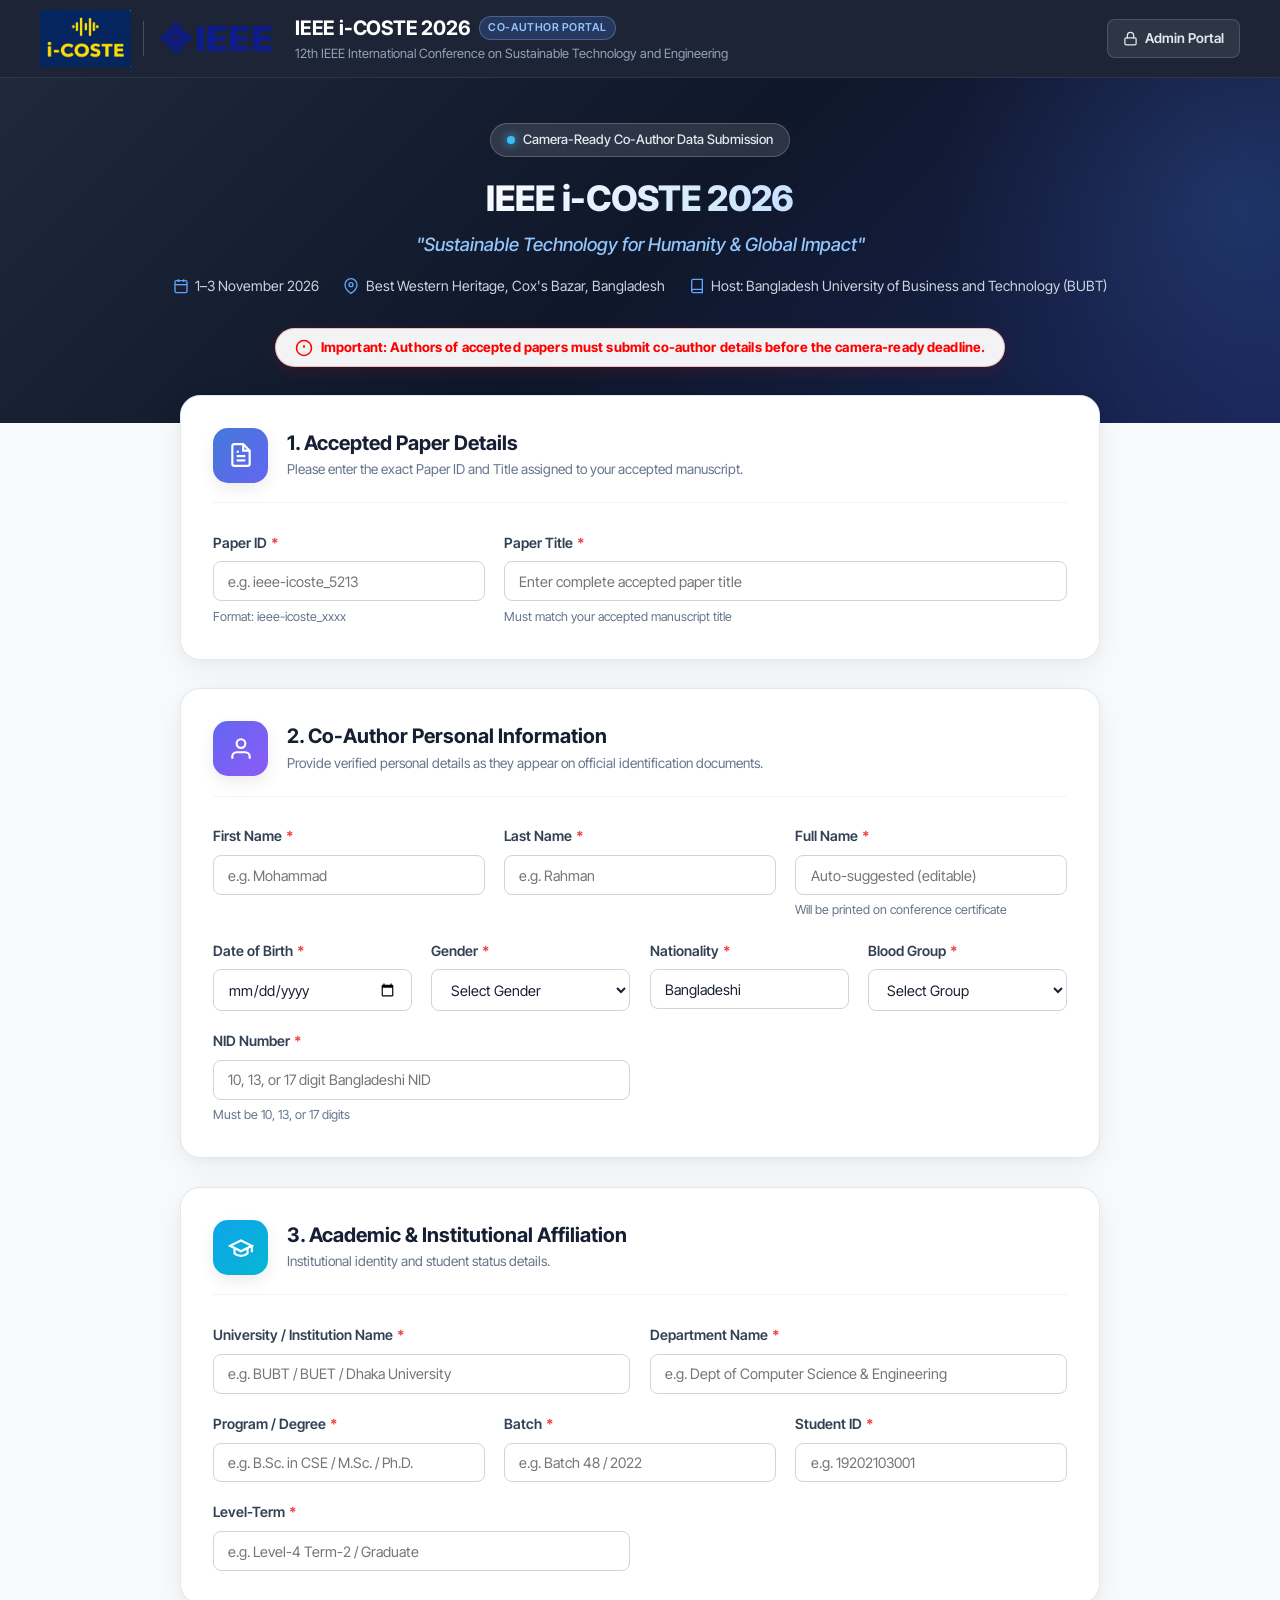
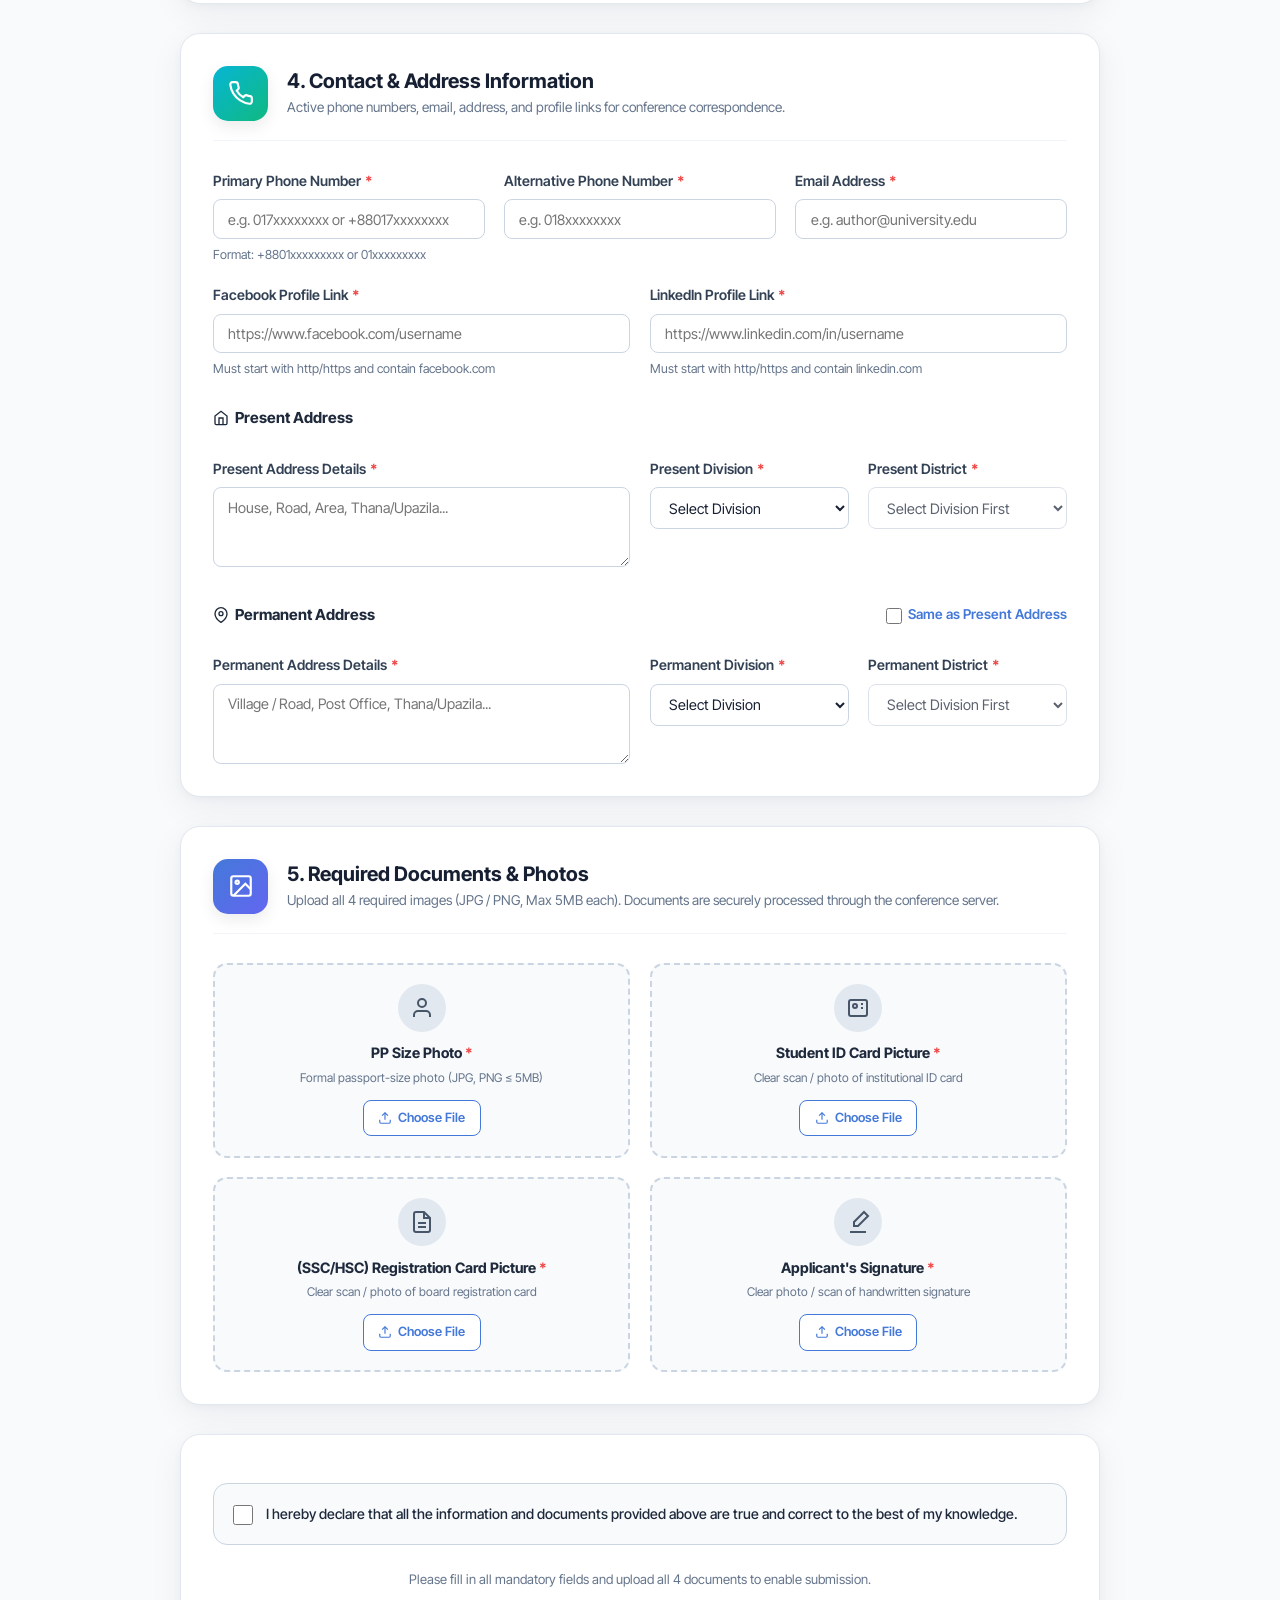
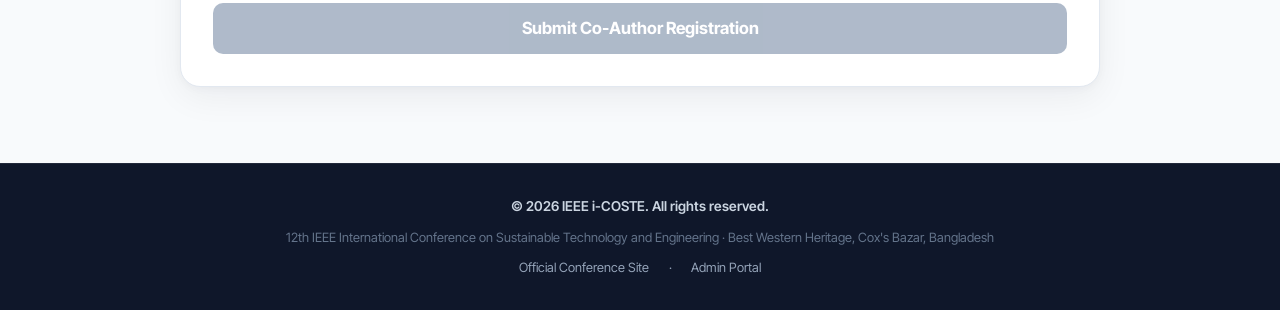
==== index.html @ 58c3d783 "first commit" ====
<!DOCTYPE html>
<html lang="en">
<head>
  <meta charset="UTF-8">
  <meta name="viewport" content="width=device-width, initial-scale=1.0">
  <title>IEEE i-COSTE 2026 — Co-Author Registration</title>
  <meta name="description" content="Official Co-Author Registration Portal for accepted papers at the 12th IEEE International Conference on Sustainable Technology and Engineering (IEEE i-COSTE 2026).">
  <link rel="stylesheet" href="css/style.css">
  <link rel="icon" type="image/png" href="assets/i-coste_logo.png">
</head>
<body>

  <!-- Top Navigation Bar -->
  <header class="top-navbar">
    <div class="nav-container">
      <a href="index.html" class="nav-brand-group">
        <div class="nav-logos">
          <img src="assets/i-coste_logo.png" alt="i-COSTE 2026 Logo" class="nav-logo-img">
          <div class="nav-logo-divider"></div>
          <img src="assets/IEEE_logo.png" alt="IEEE Logo" class="nav-logo-img">
        </div>
        <div class="nav-titles">
          <div class="nav-main-title">
            IEEE i-COSTE 2026
            <span class="nav-badge">Co-Author Portal</span>
          </div>
          <div class="nav-sub-title">12th IEEE International Conference on Sustainable Technology and Engineering</div>
        </div>
      </a>
      <div class="nav-actions">
        <a href="admin.html" class="nav-btn nav-btn-outline">
          <svg width="15" height="15" viewBox="0 0 24 24" fill="none" stroke="currentColor" stroke-width="2" stroke-linecap="round" stroke-linejoin="round"><rect x="3" y="11" width="18" height="11" rx="2" ry="2"></rect><path d="M7 11V7a5 5 0 0 1 10 0v4"></path></svg>
          Admin Portal
        </a>
      </div>
    </div>
  </header>

  <!-- Hero Header Section -->
  <section class="hero-header">
    <div class="hero-container">
      <div class="hero-pill-badge">
        <span class="hero-pill-dot"></span>
        Camera-Ready Co-Author Data Submission
      </div>
      <h1 class="hero-title hero-title-gradient">IEEE i-COSTE 2026</h1>
      <p class="hero-theme">"Sustainable Technology for Humanity &amp; Global Impact"</p>

      <div class="hero-meta-row">
        <div class="hero-meta-item">
          <svg class="hero-meta-icon" width="16" height="16" viewBox="0 0 24 24" fill="none" stroke="currentColor" stroke-width="2"><rect x="3" y="4" width="18" height="18" rx="2" ry="2"></rect><line x1="16" y1="2" x2="16" y2="6"></line><line x1="8" y1="2" x2="8" y2="6"></line><line x1="3" y1="10" x2="21" y2="10"></line></svg>
          1–3 November 2026
        </div>
        <div class="hero-meta-item">
          <svg class="hero-meta-icon" width="16" height="16" viewBox="0 0 24 24" fill="none" stroke="currentColor" stroke-width="2"><path d="M21 10c0 7-9 13-9 13s-9-6-9-13a9 9 0 0 1 18 0z"></path><circle cx="12" cy="10" r="3"></circle></svg>
          Best Western Heritage, Cox's Bazar, Bangladesh
        </div>
        <div class="hero-meta-item">
          <svg class="hero-meta-icon" width="16" height="16" viewBox="0 0 24 24" fill="none" stroke="currentColor" stroke-width="2"><path d="M4 19.5A2.5 2.5 0 0 1 6.5 17H20"></path><path d="M6.5 2H20v20H6.5A2.5 2.5 0 0 1 4 19.5v-15A2.5 2.5 0 0 1 6.5 2z"></path></svg>
          Host: Bangladesh University of Business and Technology (BUBT)
        </div>
      </div>

      <!-- Urgent Deadline Notice Pill -->
      <div class="urgent-notice-pill">
        <svg class="urgent-icon" width="18" height="18" viewBox="0 0 24 24" fill="none" stroke="currentColor" stroke-width="2"><circle cx="12" cy="12" r="10"></circle><line x1="12" y1="8" x2="12" y2="12"></line><line x1="12" y1="16" x2="12.01" y2="16"></line></svg>
        <span>Important: Authors of accepted papers must submit co-author details before the camera-ready deadline.</span>
      </div>
    </div>
  </section>

  <!-- Main Registration Form Container -->
  <main class="main-wrapper">
    
    <!-- Success Screen (Rendered after successful submission) -->
    <div id="success-screen" class="content-card success-screen">
      <div class="success-check-badge">&#10003;</div>
      <h2 style="font-size: 1.8rem; font-weight: 800; color: #1E293B; margin-bottom: 0.5rem;">Registration Submitted!</h2>
      <p style="color: #64748B; font-size: 1rem;">Thank you! Your co-author information has been submitted successfully.</p>

      <div class="receipt-card">
        <div class="receipt-row">
          <span class="receipt-label">Serial Number (SL):</span>
          <span id="receipt-sl" class="receipt-val">-</span>
        </div>
        <div class="receipt-row">
          <span class="receipt-label">Paper ID:</span>
          <span id="receipt-paper-id" class="receipt-val">-</span>
        </div>
        <div class="receipt-row">
          <span class="receipt-label">Full Name:</span>
          <span id="receipt-name" class="receipt-val">-</span>
        </div>
        <div class="receipt-row">
          <span class="receipt-label">Submission Timestamp:</span>
          <span id="receipt-timestamp" class="receipt-val">-</span>
        </div>
        <div class="receipt-row">
          <span class="receipt-label">Verification Status:</span>
          <span class="receipt-val" style="color: #059669;">Recorded &amp; Verified</span>
        </div>
      </div>

      <div style="display: flex; gap: 1rem; justify-content: center; flex-wrap: wrap; margin-top: 1.5rem;">
        <button type="button" id="btn-submit-another" class="nav-btn nav-btn-primary" style="padding: 0.75rem 1.4rem;">
          <svg width="16" height="16" viewBox="0 0 24 24" fill="none" stroke="currentColor" stroke-width="2"><path d="M12 5v14M5 12h14"></path></svg>
          Register Another Co-Author (Same Paper)
        </button>
        <button type="button" id="btn-new-form" class="nav-btn nav-btn-outline" style="color: #334155; border-color: #CBD5E1; padding: 0.75rem 1.4rem;">
          Submit New Paper Registration
        </button>
      </div>
    </div>

    <!-- The Public Registration Form -->
    <form id="coauthor-form" novalidate>

      <!-- Section 1: Paper Information -->
      <section class="content-card">
        <div class="card-section-header">
          <div class="icon-badge icon-badge-primary">
            <svg width="26" height="26" viewBox="0 0 24 24" fill="none" stroke="currentColor" stroke-width="2"><path d="M14 2H6a2 2 0 0 0-2 2v16a2 2 0 0 0 2 2h12a2 2 0 0 0 2-2V8z"></path><polyline points="14 2 14 8 20 8"></polyline><line x1="16" y1="13" x2="8" y2="13"></line><line x1="16" y1="17" x2="8" y2="17"></line><polyline points="10 9 9 9 8 9"></polyline></svg>
          </div>
          <div class="card-title-group">
            <h2>1. Accepted Paper Details</h2>
            <p>Please enter the exact Paper ID and Title assigned to your accepted manuscript.</p>
          </div>
        </div>

        <div class="form-grid">
          <div class="form-group col-4">
            <label class="form-label" for="paperId">Paper ID <span class="req-star">*</span></label>
            <input type="text" id="paperId" name="paperId" class="form-input" placeholder="e.g. ieee-icoste_5213" required autocomplete="off">
            <div class="input-helper">Format: ieee-icoste_xxxx</div>
            <div class="input-error" id="err-paperId">Paper ID is required.</div>
          </div>

          <div class="form-group col-8">
            <label class="form-label" for="paperTitle">Paper Title <span class="req-star">*</span></label>
            <input type="text" id="paperTitle" name="paperTitle" class="form-input" placeholder="Enter complete accepted paper title" required autocomplete="off">
            <div class="input-helper">Must match your accepted manuscript title</div>
            <div class="input-error" id="err-paperTitle">Paper Title is required.</div>
          </div>
        </div>
      </section>

      <!-- Section 2: Personal Information -->
      <section class="content-card">
        <div class="card-section-header">
          <div class="icon-badge icon-badge-indigo">
            <svg width="26" height="26" viewBox="0 0 24 24" fill="none" stroke="currentColor" stroke-width="2"><path d="M20 21v-2a4 4 0 0 0-4-4H8a4 4 0 0 0-4 4v2"></path><circle cx="12" cy="7" r="4"></circle></svg>
          </div>
          <div class="card-title-group">
            <h2>2. Co-Author Personal Information</h2>
            <p>Provide verified personal details as they appear on official identification documents.</p>
          </div>
        </div>

        <div class="form-grid">
          <div class="form-group col-4">
            <label class="form-label" for="firstName">First Name <span class="req-star">*</span></label>
            <input type="text" id="firstName" name="firstName" class="form-input" placeholder="e.g. Mohammad" required>
            <div class="input-error" id="err-firstName">First Name is required.</div>
          </div>

          <div class="form-group col-4">
            <label class="form-label" for="lastName">Last Name <span class="req-star">*</span></label>
            <input type="text" id="lastName" name="lastName" class="form-input" placeholder="e.g. Rahman" required>
            <div class="input-error" id="err-lastName">Last Name is required.</div>
          </div>

          <div class="form-group col-4">
            <label class="form-label" for="fullName">Full Name <span class="req-star">*</span></label>
            <input type="text" id="fullName" name="fullName" class="form-input" placeholder="Auto-suggested (editable)" required>
            <div class="input-helper">Will be printed on conference certificate</div>
            <div class="input-error" id="err-fullName">Full Name is required.</div>
          </div>

          <div class="form-group col-3">
            <label class="form-label" for="dob">Date of Birth <span class="req-star">*</span></label>
            <input type="date" id="dob" name="dob" class="form-input" required>
            <div class="input-error" id="err-dob">Valid past date required (15–100 yrs).</div>
          </div>

          <div class="form-group col-3">
            <label class="form-label" for="gender">Gender <span class="req-star">*</span></label>
            <select id="gender" name="gender" class="form-select" required>
              <option value="" disabled selected>Select Gender</option>
              <option value="Male">Male</option>
              <option value="Female">Female</option>
              <option value="Other">Other</option>
            </select>
            <div class="input-error" id="err-gender">Please select your gender.</div>
          </div>

          <div class="form-group col-3">
            <label class="form-label" for="nationality">Nationality <span class="req-star">*</span></label>
            <input type="text" id="nationality" name="nationality" class="form-input" value="Bangladeshi" required>
            <div class="input-error" id="err-nationality">Nationality is required.</div>
          </div>

          <div class="form-group col-3">
            <label class="form-label" for="bloodGroup">Blood Group <span class="req-star">*</span></label>
            <select id="bloodGroup" name="bloodGroup" class="form-select" required>
              <option value="" disabled selected>Select Group</option>
              <option value="A+">A+</option>
              <option value="A-">A-</option>
              <option value="B+">B+</option>
              <option value="B-">B-</option>
              <option value="AB+">AB+</option>
              <option value="AB-">AB-</option>
              <option value="O+">O+</option>
              <option value="O-">O-</option>
            </select>
            <div class="input-error" id="err-bloodGroup">Please select blood group.</div>
          </div>

          <div class="form-group col-6">
            <label class="form-label" for="nidNumber">NID Number <span class="req-star">*</span></label>
            <input type="text" id="nidNumber" name="nidNumber" class="form-input" placeholder="10, 13, or 17 digit Bangladeshi NID" required maxlength="17">
            <div class="input-helper">Must be 10, 13, or 17 digits</div>
            <div class="input-error" id="err-nidNumber">Valid 10, 13, or 17-digit NID required.</div>
          </div>
        </div>
      </section>

      <!-- Section 3: Academic / Institutional Information -->
      <section class="content-card">
        <div class="card-section-header">
          <div class="icon-badge icon-badge-cyan">
            <svg width="26" height="26" viewBox="0 0 24 24" fill="none" stroke="currentColor" stroke-width="2"><path d="M22 10v6M2 10l10-5 10 5-10 5z"></path><path d="M6 12v5c3 3 9 3 12 0v-5"></path></svg>
          </div>
          <div class="card-title-group">
            <h2>3. Academic &amp; Institutional Affiliation</h2>
            <p>Institutional identity and student status details.</p>
          </div>
        </div>

        <div class="form-grid">
          <div class="form-group col-6">
            <label class="form-label" for="universityName">University / Institution Name <span class="req-star">*</span></label>
            <input type="text" id="universityName" name="universityName" class="form-input" placeholder="e.g. BUBT / BUET / Dhaka University" required>
            <div class="input-error" id="err-universityName">University Name is required.</div>
          </div>

          <div class="form-group col-6">
            <label class="form-label" for="departmentName">Department Name <span class="req-star">*</span></label>
            <input type="text" id="departmentName" name="departmentName" class="form-input" placeholder="e.g. Dept of Computer Science &amp; Engineering" required>
            <div class="input-error" id="err-departmentName">Department Name is required.</div>
          </div>

          <div class="form-group col-4">
            <label class="form-label" for="programDegree">Program / Degree <span class="req-star">*</span></label>
            <input type="text" id="programDegree" name="programDegree" class="form-input" placeholder="e.g. B.Sc. in CSE / M.Sc. / Ph.D." required>
            <div class="input-error" id="err-programDegree">Program / Degree is required.</div>
          </div>

          <div class="form-group col-4">
            <label class="form-label" for="batch">Batch <span class="req-star">*</span></label>
            <input type="text" id="batch" name="batch" class="form-input" placeholder="e.g. Batch 48 / 2022" required>
            <div class="input-error" id="err-batch">Batch is required.</div>
          </div>

          <div class="form-group col-4">
            <label class="form-label" for="studentId">Student ID <span class="req-star">*</span></label>
            <input type="text" id="studentId" name="studentId" class="form-input" placeholder="e.g. 19202103001" required>
            <div class="input-error" id="err-studentId">Student ID is required.</div>
          </div>

          <div class="form-group col-6">
            <label class="form-label" for="levelTerm">Level-Term <span class="req-star">*</span></label>
            <input type="text" id="levelTerm" name="levelTerm" class="form-input" placeholder="e.g. Level-4 Term-2 / Graduate" required>
            <div class="input-error" id="err-levelTerm">Level-Term is required.</div>
          </div>
        </div>
      </section>

      <!-- Section 4: Contact & Addresses -->
      <section class="content-card">
        <div class="card-section-header">
          <div class="icon-badge icon-badge-teal">
            <svg width="26" height="26" viewBox="0 0 24 24" fill="none" stroke="currentColor" stroke-width="2"><path d="M22 16.92v3a2 2 0 0 1-2.18 2 19.79 19.79 0 0 1-8.63-3.07 19.5 19.5 0 0 1-6-6 19.79 19.79 0 0 1-3.07-8.67A2 2 0 0 1 4.11 2h3a2 2 0 0 1 2 1.72 12.84 12.84 0 0 0 .7 2.81 2 2 0 0 1-.45 2.11L8.09 9.91a16 16 0 0 0 6 6l1.27-1.27a2 2 0 0 1 2.11-.45 12.84 12.84 0 0 0 2.81.7A2 2 0 0 1 22 16.92z"></path></svg>
          </div>
          <div class="card-title-group">
            <h2>4. Contact &amp; Address Information</h2>
            <p>Active phone numbers, email, address, and profile links for conference correspondence.</p>
          </div>
        </div>

        <div class="form-grid">
          <div class="form-group col-4">
            <label class="form-label" for="primaryPhone">Primary Phone Number <span class="req-star">*</span></label>
            <input type="tel" id="primaryPhone" name="primaryPhone" class="form-input" placeholder="e.g. 017xxxxxxxx or +88017xxxxxxxx" required>
            <div class="input-helper">Format: +8801xxxxxxxxx or 01xxxxxxxxx</div>
            <div class="input-error" id="err-primaryPhone">Valid Bangladeshi mobile number required.</div>
          </div>

          <div class="form-group col-4">
            <label class="form-label" for="altPhone">Alternative Phone Number <span class="req-star">*</span></label>
            <input type="tel" id="altPhone" name="altPhone" class="form-input" placeholder="e.g. 018xxxxxxxx" required>
            <div class="input-error" id="err-altPhone">Valid alternative BD mobile number required.</div>
          </div>

          <div class="form-group col-4">
            <label class="form-label" for="email">Email Address <span class="req-star">*</span></label>
            <input type="email" id="email" name="email" class="form-input" placeholder="e.g. author@university.edu" required>
            <div class="input-error" id="err-email">Valid email address required.</div>
          </div>

          <div class="form-group col-6">
            <label class="form-label" for="fbProfile">Facebook Profile Link <span class="req-star">*</span></label>
            <input type="url" id="fbProfile" name="fbProfile" class="form-input" placeholder="https://www.facebook.com/username" required>
            <div class="input-helper">Must start with http/https and contain facebook.com</div>
            <div class="input-error" id="err-fbProfile">Valid Facebook profile URL required.</div>
          </div>

          <div class="form-group col-6">
            <label class="form-label" for="linkedInProfile">LinkedIn Profile Link <span class="req-star">*</span></label>
            <input type="url" id="linkedInProfile" name="linkedInProfile" class="form-input" placeholder="https://www.linkedin.com/in/username" required>
            <div class="input-helper">Must start with http/https and contain linkedin.com</div>
            <div class="input-error" id="err-linkedInProfile">Valid LinkedIn profile URL required.</div>
          </div>

          <!-- Present Address Section -->
          <div class="form-group col-12" style="margin-top: 0.5rem;">
            <div style="font-weight: 700; color: #1E293B; font-size: 0.95rem; margin-bottom: 0.5rem; display: flex; align-items: center; gap: 0.4rem;">
              <svg width="16" height="16" viewBox="0 0 24 24" fill="none" stroke="currentColor" stroke-width="2"><path d="M3 9l9-7 9 7v11a2 2 0 0 1-2 2H5a2 2 0 0 1-2-2z"></path><polyline points="9 22 9 12 15 12 15 22"></polyline></svg>
              Present Address
            </div>
          </div>

          <div class="form-group col-6">
            <label class="form-label" for="presentAddress">Present Address Details <span class="req-star">*</span></label>
            <textarea id="presentAddress" name="presentAddress" class="form-textarea" placeholder="House, Road, Area, Thana/Upazila..." required></textarea>
            <div class="input-error" id="err-presentAddress">Present Address is required.</div>
          </div>

          <div class="form-group col-3">
            <label class="form-label" for="presentDivision">Present Division <span class="req-star">*</span></label>
            <select id="presentDivision" name="presentDivision" class="form-select" required>
              <option value="" disabled selected>Select Division</option>
              <option value="Barishal">Barishal</option>
              <option value="Chattogram">Chattogram</option>
              <option value="Dhaka">Dhaka</option>
              <option value="Khulna">Khulna</option>
              <option value="Mymensingh">Mymensingh</option>
              <option value="Rajshahi">Rajshahi</option>
              <option value="Rangpur">Rangpur</option>
              <option value="Sylhet">Sylhet</option>
            </select>
            <div class="input-error" id="err-presentDivision">Please select division.</div>
          </div>

          <div class="form-group col-3">
            <label class="form-label" for="presentDistrict">Present District <span class="req-star">*</span></label>
            <select id="presentDistrict" name="presentDistrict" class="form-select" required disabled>
              <option value="" disabled selected>Select Division First</option>
            </select>
            <div class="input-error" id="err-presentDistrict">Please select district.</div>
          </div>

          <!-- Permanent Address Section -->
          <div class="form-group col-12" style="margin-top: 1rem;">
            <div style="display: flex; justify-content: space-between; align-items: center; flex-wrap: wrap; gap: 0.5rem; margin-bottom: 0.5rem;">
              <div style="font-weight: 700; color: #1E293B; font-size: 0.95rem; display: flex; align-items: center; gap: 0.4rem;">
                <svg width="16" height="16" viewBox="0 0 24 24" fill="none" stroke="currentColor" stroke-width="2"><path d="M21 10c0 7-9 13-9 13s-9-6-9-13a9 9 0 0 1 18 0z"></path><circle cx="12" cy="10" r="3"></circle></svg>
                Permanent Address
              </div>
              <label style="display: flex; align-items: center; gap: 0.4rem; font-size: 0.85rem; font-weight: 600; color: var(--color-primary); cursor: pointer;">
                <input type="checkbox" id="sameAsPresent" class="custom-checkbox" style="width: 16px; height: 16px;">
                Same as Present Address
              </label>
            </div>
          </div>

          <div class="form-group col-6">
            <label class="form-label" for="permanentAddress">Permanent Address Details <span class="req-star">*</span></label>
            <textarea id="permanentAddress" name="permanentAddress" class="form-textarea" placeholder="Village / Road, Post Office, Thana/Upazila..." required></textarea>
            <div class="input-error" id="err-permanentAddress">Permanent Address is required.</div>
          </div>

          <div class="form-group col-3">
            <label class="form-label" for="permanentDivision">Permanent Division <span class="req-star">*</span></label>
            <select id="permanentDivision" name="permanentDivision" class="form-select" required>
              <option value="" disabled selected>Select Division</option>
              <option value="Barishal">Barishal</option>
              <option value="Chattogram">Chattogram</option>
              <option value="Dhaka">Dhaka</option>
              <option value="Khulna">Khulna</option>
              <option value="Mymensingh">Mymensingh</option>
              <option value="Rajshahi">Rajshahi</option>
              <option value="Rangpur">Rangpur</option>
              <option value="Sylhet">Sylhet</option>
            </select>
            <div class="input-error" id="err-permanentDivision">Please select division.</div>
          </div>

          <div class="form-group col-3">
            <label class="form-label" for="permanentDistrict">Permanent District <span class="req-star">*</span></label>
            <select id="permanentDistrict" name="permanentDistrict" class="form-select" required disabled>
              <option value="" disabled selected>Select Division First</option>
            </select>
            <div class="input-error" id="err-permanentDistrict">Please select district.</div>
          </div>
        </div>
      </section>

      <!-- Section 5: Documents & Photos Upload (4 Upload Slots) -->
      <section class="content-card">
        <div class="card-section-header">
          <div class="icon-badge icon-badge-primary">
            <svg width="26" height="26" viewBox="0 0 24 24" fill="none" stroke="currentColor" stroke-width="2"><rect x="3" y="3" width="18" height="18" rx="2" ry="2"></rect><circle cx="8.5" cy="8.5" r="1.5"></circle><polyline points="21 15 16 10 5 21"></polyline></svg>
          </div>
          <div class="card-title-group">
            <h2>5. Required Documents &amp; Photos</h2>
            <p>Upload all 4 required images (JPG / PNG, Max 5MB each). Documents are securely processed through the conference server.</p>
          </div>
        </div>

        <div class="form-grid">
          
          <!-- Upload Slot 1: PP Size Photo -->
          <div class="col-6">
            <div class="upload-card-wrapper" id="dropzone-ppPhoto">
              <div class="upload-idle-state" id="idle-ppPhoto">
                <div class="upload-icon-circle">
                  <svg width="24" height="24" viewBox="0 0 24 24" fill="none" stroke="currentColor" stroke-width="2"><path d="M20 21v-2a4 4 0 0 0-4-4H8a4 4 0 0 0-4 4v2"></path><circle cx="12" cy="7" r="4"></circle></svg>
                </div>
                <div class="upload-title">PP Size Photo <span class="req-star">*</span></div>
                <div class="upload-hint">Formal passport-size photo (JPG, PNG &le; 5MB)</div>
                <label class="upload-btn-trigger">
                  <svg width="14" height="14" viewBox="0 0 24 24" fill="none" stroke="currentColor" stroke-width="2"><path d="M21 15v4a2 2 0 0 1-2 2H5a2 2 0 0 1-2-2v-4"></path><polyline points="17 8 12 3 7 8"></polyline><line x1="12" y1="3" x2="12" y2="15"></line></svg>
                  Choose File
                  <input type="file" id="file-ppPhoto" class="file-input-hidden" accept="image/jpeg,image/png,image/jpg" data-key="ppPhoto">
                </label>
              </div>

              <!-- Uploading Spinner -->
              <div class="upload-spinner" id="spinner-ppPhoto">
                <div class="spinner"></div>
                <span style="font-size: 0.8rem; font-weight: 600; color: var(--color-primary);">Uploading image...</span>
              </div>

              <!-- Preview State -->
              <div class="upload-preview-box" id="preview-ppPhoto">
                <img id="thumb-ppPhoto" class="preview-thumb" alt="PP Photo">
                <span class="preview-badge-success">&#10003; Uploaded</span>
                <label class="upload-btn-trigger" style="margin-top: 0.4rem; padding: 0.25rem 0.6rem; font-size: 0.72rem;">
                  Change File
                  <input type="file" id="change-ppPhoto" class="file-input-hidden" accept="image/jpeg,image/png,image/jpg" data-key="ppPhoto">
                </label>
              </div>
              <div class="input-error" id="err-ppPhoto">PP Size Photo is required.</div>
            </div>
          </div>

          <!-- Upload Slot 2: Student ID Card Picture -->
          <div class="col-6">
            <div class="upload-card-wrapper" id="dropzone-studentIdCard">
              <div class="upload-idle-state" id="idle-studentIdCard">
                <div class="upload-icon-circle">
                  <svg width="24" height="24" viewBox="0 0 24 24" fill="none" stroke="currentColor" stroke-width="2"><rect x="3" y="4" width="18" height="16" rx="2"></rect><circle cx="9" cy="10" r="2"></circle><line x1="15" y1="8" x2="17" y2="8"></line><line x1="15" y1="12" x2="17" y2="12"></line></svg>
                </div>
                <div class="upload-title">Student ID Card Picture <span class="req-star">*</span></div>
                <div class="upload-hint">Clear scan / photo of institutional ID card</div>
                <label class="upload-btn-trigger">
                  <svg width="14" height="14" viewBox="0 0 24 24" fill="none" stroke="currentColor" stroke-width="2"><path d="M21 15v4a2 2 0 0 1-2 2H5a2 2 0 0 1-2-2v-4"></path><polyline points="17 8 12 3 7 8"></polyline><line x1="12" y1="3" x2="12" y2="15"></line></svg>
                  Choose File
                  <input type="file" id="file-studentIdCard" class="file-input-hidden" accept="image/jpeg,image/png,image/jpg" data-key="studentIdCard">
                </label>
              </div>

              <!-- Uploading Spinner -->
              <div class="upload-spinner" id="spinner-studentIdCard">
                <div class="spinner"></div>
                <span style="font-size: 0.8rem; font-weight: 600; color: var(--color-primary);">Uploading image...</span>
              </div>

              <!-- Preview State -->
              <div class="upload-preview-box" id="preview-studentIdCard">
                <img id="thumb-studentIdCard" class="preview-thumb" alt="Student ID Card">
                <span class="preview-badge-success">&#10003; Uploaded</span>
                <label class="upload-btn-trigger" style="margin-top: 0.4rem; padding: 0.25rem 0.6rem; font-size: 0.72rem;">
                  Change File
                  <input type="file" id="change-studentIdCard" class="file-input-hidden" accept="image/jpeg,image/png,image/jpg" data-key="studentIdCard">
                </label>
              </div>
              <div class="input-error" id="err-studentIdCard">Student ID Card Picture is required.</div>
            </div>
          </div>

          <!-- Upload Slot 3: (SSC/HSC) Registration Card Picture -->
          <div class="col-6">
            <div class="upload-card-wrapper" id="dropzone-regCard">
              <div class="upload-idle-state" id="idle-regCard">
                <div class="upload-icon-circle">
                  <svg width="24" height="24" viewBox="0 0 24 24" fill="none" stroke="currentColor" stroke-width="2"><path d="M14 2H6a2 2 0 0 0-2 2v16a2 2 0 0 0 2 2h12a2 2 0 0 0 2-2V8z"></path><polyline points="14 2 14 8 20 8"></polyline><line x1="16" y1="13" x2="8" y2="13"></line><line x1="16" y1="17" x2="8" y2="17"></line></svg>
                </div>
                <div class="upload-title">(SSC/HSC) Registration Card Picture <span class="req-star">*</span></div>
                <div class="upload-hint">Clear scan / photo of board registration card</div>
                <label class="upload-btn-trigger">
                  <svg width="14" height="14" viewBox="0 0 24 24" fill="none" stroke="currentColor" stroke-width="2"><path d="M21 15v4a2 2 0 0 1-2 2H5a2 2 0 0 1-2-2v-4"></path><polyline points="17 8 12 3 7 8"></polyline><line x1="12" y1="3" x2="12" y2="15"></line></svg>
                  Choose File
                  <input type="file" id="file-regCard" class="file-input-hidden" accept="image/jpeg,image/png,image/jpg" data-key="regCard">
                </label>
              </div>

              <!-- Uploading Spinner -->
              <div class="upload-spinner" id="spinner-regCard">
                <div class="spinner"></div>
                <span style="font-size: 0.8rem; font-weight: 600; color: var(--color-primary);">Uploading image...</span>
              </div>

              <!-- Preview State -->
              <div class="upload-preview-box" id="preview-regCard">
                <img id="thumb-regCard" class="preview-thumb" alt="Reg Card">
                <span class="preview-badge-success">&#10003; Uploaded</span>
                <label class="upload-btn-trigger" style="margin-top: 0.4rem; padding: 0.25rem 0.6rem; font-size: 0.72rem;">
                  Change File
                  <input type="file" id="change-regCard" class="file-input-hidden" accept="image/jpeg,image/png,image/jpg" data-key="regCard">
                </label>
              </div>
              <div class="input-error" id="err-regCard">(SSC/HSC) Registration Card is required.</div>
            </div>
          </div>

          <!-- Upload Slot 4: Applicant's Signature -->
          <div class="col-6">
            <div class="upload-card-wrapper" id="dropzone-signature">
              <div class="upload-idle-state" id="idle-signature">
                <div class="upload-icon-circle">
                  <svg width="24" height="24" viewBox="0 0 24 24" fill="none" stroke="currentColor" stroke-width="2"><path d="M18 2l4 4-10 10H8v-4L18 2z"></path><path d="M4 22h16"></path></svg>
                </div>
                <div class="upload-title">Applicant's Signature <span class="req-star">*</span></div>
                <div class="upload-hint">Clear photo / scan of handwritten signature</div>
                <label class="upload-btn-trigger">
                  <svg width="14" height="14" viewBox="0 0 24 24" fill="none" stroke="currentColor" stroke-width="2"><path d="M21 15v4a2 2 0 0 1-2 2H5a2 2 0 0 1-2-2v-4"></path><polyline points="17 8 12 3 7 8"></polyline><line x1="12" y1="3" x2="12" y2="15"></line></svg>
                  Choose File
                  <input type="file" id="file-signature" class="file-input-hidden" accept="image/jpeg,image/png,image/jpg" data-key="signature">
                </label>
              </div>

              <!-- Uploading Spinner -->
              <div class="upload-spinner" id="spinner-signature">
                <div class="spinner"></div>
                <span style="font-size: 0.8rem; font-weight: 600; color: var(--color-primary);">Uploading image...</span>
              </div>

              <!-- Preview State -->
              <div class="upload-preview-box" id="preview-signature">
                <img id="thumb-signature" class="preview-thumb" alt="Signature">
                <span class="preview-badge-success">&#10003; Uploaded</span>
                <label class="upload-btn-trigger" style="margin-top: 0.4rem; padding: 0.25rem 0.6rem; font-size: 0.72rem;">
                  Change File
                  <input type="file" id="change-signature" class="file-input-hidden" accept="image/jpeg,image/png,image/jpg" data-key="signature">
                </label>
              </div>
              <div class="input-error" id="err-signature">Applicant's Signature is required.</div>
            </div>
          </div>
        </div>
      </section>

      <!-- Section 6: Declaration & Submit -->
      <section class="content-card">
        <div class="declaration-card">
          <label class="declaration-label">
            <input type="checkbox" id="declaration" name="declaration" class="custom-checkbox" required>
            <span class="declaration-text">
              I hereby declare that all the information and documents provided above are true and correct to the best of my knowledge.
            </span>
          </label>
          <div class="input-error" id="err-declaration" style="margin-left: 2rem;">You must accept the declaration to submit.</div>
        </div>

        <div style="margin-top: 1.5rem;">
          <div id="submit-notice-banner" style="font-size: 0.82rem; color: #64748B; text-align: center; margin-bottom: 0.8rem;">
            Please fill in all mandatory fields and upload all 4 documents to enable submission.
          </div>

          <button type="submit" id="btn-submit" class="btn-submit-main" disabled>
            <span id="btn-submit-text">Submit Co-Author Registration</span>
            <div id="btn-submit-spinner" class="spinner" style="display: none; width: 22px; height: 22px; border-width: 2.5px; border-color: rgba(255,255,255,0.4); border-top-color: #FFFFFF;"></div>
          </button>
        </div>
      </section>

    </form>
  </main>

  <!-- Toast Container -->
  <div id="toast-container" class="toast-container"></div>

  <!-- Footer -->
  <footer class="site-footer">
    <div class="footer-content">
      <div style="font-weight: 600; color: #CBD5E1;">&copy; 2026 IEEE i-COSTE. All rights reserved.</div>
      <div style="font-size: 0.8rem; color: #64748B;">
        12th IEEE International Conference on Sustainable Technology and Engineering &middot; Best Western Heritage, Cox's Bazar, Bangladesh
      </div>
      <div class="footer-links">
        <a href="https://i-coste.org" target="_blank" rel="noopener">Official Conference Site</a>
        <span>&middot;</span>
        <a href="admin.html">Admin Portal</a>
      </div>
    </div>
  </footer>

  <!-- Scripts -->
  <script src="js/config.js"></script>
  <script src="js/api.js"></script>
  <script src="js/form.js"></script>
</body>
</html>
---- css/style.css ----
@import url('https://fonts.googleapis.com/css2?family=Inter+Tight:ital,wght@0,300;0,400;0,500;0,600;0,700;0,800;1,400&display=swap');

:root {
  --font-family: 'Inter Tight', 'Segoe UI', Arial, sans-serif;
  --color-primary: #4479D9;       /* hero/section overlay blue used site-wide */
  --color-primary-dark: #2C5AA8;
  --color-accent-red: #FF0000;    /* used sparingly, e.g. for deadline/urgent text */
  --color-success: #28A745;       /* "Submit Now" style CTA green */
  --color-indigo: #6366F1;
  --color-violet: #8B5CF6;
  --color-cyan: #0EA5E9;
  --color-teal: #06B6D4;
  --color-text-dark: #172033;
  --color-text-muted: #64748B;
  --color-bg-light: #F8FAFC;
  --color-border: #E2E8F0;
  --color-input-bg: #FFFFFF;
  --radius-card: 20px;
  --radius-btn: 8px;
  --radius-sm: 6px;
  --shadow-card: 0 10px 35px rgba(15,23,42,0.06), 0 2px 8px rgba(15,23,42,0.03);
  --shadow-card-hover: 0 22px 50px rgba(15,23,42,0.11), 0 8px 20px rgba(99,102,241,0.08);
  --shadow-sm: 0 1px 3px rgba(0,0,0,0.06);
  --shadow-md: 0 4px 14px rgba(0,0,0,0.08);
  --transition: all 0.25s cubic-bezier(0.16, 1, 0.3, 1);
}

*, *::before, *::after {
  box-sizing: border-box;
  margin: 0;
  padding: 0;
}

body {
  font-family: var(--font-family);
  background-color: var(--color-bg-light);
  color: var(--color-text-dark);
  line-height: 1.6;
  -webkit-font-smoothing: antialiased;
  -moz-osx-font-smoothing: grayscale;
  min-height: 100vh;
  display: flex;
  flex-direction: column;
}

/* ================= NAV BAR ================= */
.top-navbar {
  position: sticky;
  top: 0;
  z-index: 1000;
  background: rgba(15, 23, 42, 0.94);
  backdrop-filter: blur(12px);
  -webkit-backdrop-filter: blur(12px);
  border-bottom: 1px solid rgba(255, 255, 255, 0.08);
  padding: 0.6rem 1.5rem;
}

.nav-container {
  max-width: 1200px;
  margin: 0 auto;
  display: flex;
  align-items: center;
  justify-content: space-between;
  gap: 1rem;
}

.nav-brand-group {
  display: flex;
  align-items: center;
  gap: 1.2rem;
  text-decoration: none;
}

.nav-logos {
  display: flex;
  align-items: center;
  gap: 0.75rem;
}

.nav-logo-img {
  height: 3.6rem;
  width: auto;
  max-width: 120px;
  object-fit: contain;
  transition: transform 0.2s ease;
}

.nav-logo-img:hover {
  transform: scale(1.04);
}

.nav-logo-divider {
  width: 1px;
  height: 2.2rem;
  background: rgba(255, 255, 255, 0.2);
}

.nav-titles {
  display: flex;
  flex-direction: column;
}

.nav-main-title {
  color: #FFFFFF;
  font-size: 1.25rem;
  font-weight: 700;
  letter-spacing: -0.01em;
  display: flex;
  align-items: center;
  gap: 0.5rem;
}

.nav-badge {
  font-size: 0.68rem;
  padding: 0.15rem 0.55rem;
  border-radius: 9999px;
  font-weight: 600;
  background: rgba(68, 121, 217, 0.25);
  color: #93C5FD;
  border: 1px solid rgba(147, 197, 253, 0.3);
  text-transform: uppercase;
  letter-spacing: 0.05em;
}

.nav-sub-title {
  color: #94A3B8;
  font-size: 0.8rem;
  font-weight: 400;
}

.nav-actions {
  display: flex;
  align-items: center;
  gap: 0.8rem;
}

.nav-btn {
  display: inline-flex;
  align-items: center;
  gap: 0.4rem;
  padding: 0.48rem 0.95rem;
  border-radius: var(--radius-btn);
  font-size: 0.85rem;
  font-weight: 600;
  text-decoration: none;
  cursor: pointer;
  transition: var(--transition);
  border: 1px solid transparent;
}

.nav-btn-outline {
  background: rgba(255, 255, 255, 0.08);
  color: #E2E8F0;
  border-color: rgba(255, 255, 255, 0.15);
}

.nav-btn-outline:hover {
  background: rgba(255, 255, 255, 0.18);
  color: #FFFFFF;
}

.nav-btn-primary {
  background: var(--color-primary);
  color: #FFFFFF;
}

.nav-btn-primary:hover {
  background: var(--color-primary-dark);
}

/* ================= HERO HEADER ================= */
.hero-header {
  background: linear-gradient(135deg, #1E293B 0%, #0F172A 50%, #172554 100%);
  color: #FFFFFF;
  padding: 2.8rem 1.5rem 3.5rem;
  position: relative;
  overflow: hidden;
}

.hero-header::before {
  content: '';
  position: absolute;
  top: -50%;
  right: -20%;
  width: 600px;
  height: 600px;
  background: radial-gradient(circle, rgba(68, 121, 217, 0.22) 0%, rgba(99, 102, 241, 0.05) 50%, transparent 70%);
  pointer-events: none;
}

.hero-container {
  max-width: 960px;
  margin: 0 auto;
  text-align: center;
  position: relative;
  z-index: 1;
}

.hero-pill-badge {
  display: inline-flex;
  align-items: center;
  gap: 0.5rem;
  padding: 0.35rem 1rem;
  background: rgba(255, 255, 255, 0.12);
  border: 1px solid rgba(255, 255, 255, 0.2);
  border-radius: 9999px;
  font-size: 0.82rem;
  font-weight: 500;
  color: #E2E8F0;
  margin-bottom: 1.2rem;
}

.hero-pill-dot {
  width: 8px;
  height: 8px;
  border-radius: 50%;
  background: #38BDF8;
  box-shadow: 0 0 10px #38BDF8;
}

.hero-title {
  font-size: 2.2rem;
  font-weight: 800;
  line-height: 1.25;
  margin-bottom: 0.6rem;
  letter-spacing: -0.02em;
}

.hero-title-gradient {
  background: linear-gradient(135deg, #FFFFFF 30%, #93C5FD 100%);
  -webkit-background-clip: text;
  -webkit-text-fill-color: transparent;
}

.hero-theme {
  font-size: 1.15rem;
  font-weight: 500;
  color: #93C5FD;
  font-style: italic;
  margin-bottom: 1rem;
}

.hero-meta-row {
  display: flex;
  flex-wrap: wrap;
  justify-content: center;
  align-items: center;
  gap: 1.5rem;
  font-size: 0.88rem;
  color: #CBD5E1;
  margin-bottom: 1.4rem;
}

.hero-meta-item {
  display: flex;
  align-items: center;
  gap: 0.4rem;
}

.hero-meta-icon {
  color: #60A5FA;
}

/* Urgent Deadline Notice Pill */
.urgent-notice-pill {
  display: inline-flex;
  align-items: center;
  gap: 0.5rem;
  background: rgba(255, 255, 255, 0.95);
  border: 1px solid rgba(239, 68, 68, 0.3);
  padding: 0.5rem 1.2rem;
  border-radius: 9999px;
  box-shadow: 0 4px 15px rgba(255, 0, 0, 0.12);
  margin-top: 0.5rem;
}

.urgent-notice-pill span {
  color: var(--color-accent-red);
  font-weight: 700;
  font-size: 0.84rem;
  letter-spacing: 0.01em;
}

.urgent-icon {
  color: var(--color-accent-red);
}

/* ================= MAIN CONTAINER ================= */
.main-wrapper {
  max-width: 960px;
  width: 100%;
  margin: -1.8rem auto 3rem;
  padding: 0 1.25rem;
  position: relative;
  z-index: 10;
  flex: 1;
}

.admin-wrapper {
  max-width: 1280px;
  width: 100%;
  margin: 1.5rem auto 3rem;
  padding: 0 1.25rem;
  flex: 1;
}

/* ================= CARDS ================= */
.content-card {
  background: #FFFFFF;
  border-radius: var(--radius-card);
  box-shadow: var(--shadow-card);
  border: 1px solid var(--color-border);
  padding: 2rem;
  margin-bottom: 1.8rem;
  transition: var(--transition);
}

.content-card:hover {
  box-shadow: var(--shadow-card-hover);
  transform: translateY(-4px);
}

/* Card Header with Icon Badge */
.card-section-header {
  display: flex;
  align-items: center;
  gap: 1.2rem;
  margin-bottom: 1.8rem;
  padding-bottom: 1.2rem;
  border-bottom: 1px solid #F1F5F9;
}

.icon-badge {
  width: 55px;
  height: 55px;
  border-radius: 15px;
  display: flex;
  align-items: center;
  justify-content: center;
  flex-shrink: 0;
  box-shadow: 0 6px 16px rgba(0, 0, 0, 0.08);
}

.icon-badge-primary {
  background: linear-gradient(135deg, var(--color-primary) 0%, var(--color-indigo) 100%);
  color: #FFFFFF;
}

.icon-badge-indigo {
  background: linear-gradient(135deg, var(--color-indigo) 0%, var(--color-violet) 100%);
  color: #FFFFFF;
}

.icon-badge-cyan {
  background: linear-gradient(135deg, var(--color-cyan) 0%, var(--color-teal) 100%);
  color: #FFFFFF;
}

.icon-badge-teal {
  background: linear-gradient(135deg, var(--color-teal) 0%, #10B981 100%);
  color: #FFFFFF;
}

.card-title-group h2 {
  font-size: 1.25rem;
  font-weight: 700;
  color: var(--color-text-dark);
  line-height: 1.3;
}

.card-title-group p {
  font-size: 0.85rem;
  color: var(--color-text-muted);
  margin-top: 0.2rem;
}

/* ================= FORM GRID ================= */
.form-grid {
  display: grid;
  grid-template-columns: repeat(12, 1fr);
  gap: 1.2rem 1.2rem;
}

.col-12 { grid-column: span 12; }
.col-8  { grid-column: span 8; }
.col-6  { grid-column: span 6; }
.col-4  { grid-column: span 4; }
.col-3  { grid-column: span 3; }

@media (max-width: 768px) {
  .col-8, .col-6, .col-4, .col-3 {
    grid-column: span 12;
  }
  .hero-title {
    font-size: 1.6rem;
  }
}

/* ================= INPUTS & CONTROLS ================= */
.form-group {
  display: flex;
  flex-direction: column;
}

.form-label {
  font-size: 0.88rem;
  font-weight: 600;
  color: #334155;
  margin-bottom: 0.45rem;
  display: flex;
  align-items: center;
  gap: 0.25rem;
}

.req-star {
  color: #EF4444;
  font-weight: 700;
}

.form-input,
.form-select,
.form-textarea {
  width: 100%;
  padding: 0.65rem 0.9rem;
  font-family: var(--font-family);
  font-size: 0.9rem;
  color: var(--color-text-dark);
  background-color: var(--color-input-bg);
  border: 1.5px solid #CBD5E1;
  border-radius: var(--radius-btn);
  transition: var(--transition);
  outline: none;
}

.form-input:hover,
.form-select:hover,
.form-textarea:hover {
  border-color: #94A3B8;
}

.form-input:focus,
.form-select:focus,
.form-textarea:focus {
  border-color: var(--color-primary);
  box-shadow: 0 0 0 3px rgba(68, 121, 217, 0.18);
  background-color: #FFFFFF;
}

.form-input.is-invalid,
.form-select.is-invalid,
.form-textarea.is-invalid {
  border-color: #EF4444;
  background-color: #FEF2F2;
}

.form-input.is-valid,
.form-select.is-valid,
.form-textarea.is-valid {
  border-color: #10B981;
}

.input-helper {
  font-size: 0.78rem;
  color: var(--color-text-muted);
  margin-top: 0.35rem;
}

.input-error {
  font-size: 0.78rem;
  color: #EF4444;
  margin-top: 0.35rem;
  display: none;
  font-weight: 500;
}

.input-error.show {
  display: block;
}

.form-textarea {
  resize: vertical;
  min-height: 80px;
}

/* ================= UPLOAD ZONE ================= */
.upload-card-wrapper {
  background: #F8FAFC;
  border: 2px dashed #CBD5E1;
  border-radius: 14px;
  padding: 1.2rem;
  text-align: center;
  position: relative;
  transition: var(--transition);
}

.upload-card-wrapper:hover {
  border-color: var(--color-primary);
  background: #F0F7FF;
}

.upload-card-wrapper.has-file {
  border-style: solid;
  border-color: #10B981;
  background: #F0FDF4;
}

.upload-card-wrapper.is-uploading {
  border-color: var(--color-primary);
  background: #EFF6FF;
}

.upload-icon-circle {
  width: 48px;
  height: 48px;
  border-radius: 50%;
  background: #E2E8F0;
  display: inline-flex;
  align-items: center;
  justify-content: center;
  margin-bottom: 0.6rem;
  color: #475569;
  transition: var(--transition);
}

.upload-card-wrapper:hover .upload-icon-circle {
  background: rgba(68, 121, 217, 0.15);
  color: var(--color-primary);
}

.upload-title {
  font-size: 0.9rem;
  font-weight: 700;
  color: #1E293B;
}

.upload-hint {
  font-size: 0.75rem;
  color: var(--color-text-muted);
  margin-top: 0.2rem;
  margin-bottom: 0.8rem;
}

.file-input-hidden {
  display: none;
}

.upload-btn-trigger {
  display: inline-flex;
  align-items: center;
  gap: 0.4rem;
  padding: 0.45rem 0.9rem;
  font-size: 0.8rem;
  font-weight: 600;
  background: #FFFFFF;
  color: var(--color-primary);
  border: 1.5px solid var(--color-primary);
  border-radius: var(--radius-btn);
  cursor: pointer;
  transition: var(--transition);
}

.upload-btn-trigger:hover {
  background: var(--color-primary);
  color: #FFFFFF;
}

/* Upload thumbnail & preview */
.upload-preview-box {
  display: none;
  flex-direction: column;
  align-items: center;
  gap: 0.5rem;
}

.preview-thumb {
  width: 100px;
  height: 100px;
  object-fit: cover;
  border-radius: 8px;
  border: 2px solid #FFFFFF;
  box-shadow: 0 4px 10px rgba(0, 0, 0, 0.12);
}

.preview-badge-success {
  display: inline-flex;
  align-items: center;
  gap: 0.3rem;
  font-size: 0.75rem;
  font-weight: 600;
  color: #059669;
  background: #D1FAE5;
  padding: 0.2rem 0.6rem;
  border-radius: 9999px;
}

.upload-spinner {
  display: none;
  flex-direction: column;
  align-items: center;
  gap: 0.5rem;
}

.spinner {
  width: 28px;
  height: 28px;
  border: 3px solid rgba(68, 121, 217, 0.25);
  border-top-color: var(--color-primary);
  border-radius: 50%;
  animation: spin 0.8s linear infinite;
}

@keyframes spin {
  to { transform: rotate(360deg); }
}

/* ================= DECLARATION & CHECKBOXES ================= */
.declaration-card {
  background: #F8FAFC;
  border: 1.5px solid #CBD5E1;
  border-radius: 14px;
  padding: 1.2rem;
  margin-top: 1rem;
}

.declaration-label {
  display: flex;
  align-items: flex-start;
  gap: 0.8rem;
  cursor: pointer;
  user-select: none;
}

.custom-checkbox {
  width: 20px;
  height: 20px;
  border-radius: 4px;
  border: 2px solid #94A3B8;
  flex-shrink: 0;
  margin-top: 0.15rem;
  cursor: pointer;
  accent-color: var(--color-primary);
}

.declaration-text {
  font-size: 0.88rem;
  color: #1E293B;
  font-weight: 500;
  line-height: 1.5;
}

/* ================= CTA BUTTONS ================= */
.btn-submit-main {
  width: 100%;
  padding: 0.95rem 1.8rem;
  font-family: var(--font-family);
  font-size: 1.05rem;
  font-weight: 700;
  color: #FFFFFF;
  background: linear-gradient(135deg, var(--color-primary) 0%, var(--color-primary-dark) 100%);
  border: none;
  border-radius: 10px;
  cursor: pointer;
  box-shadow: 0 4px 18px rgba(68, 121, 217, 0.35);
  transition: var(--transition);
  display: flex;
  align-items: center;
  justify-content: center;
  gap: 0.6rem;
}

.btn-submit-main:hover:not(:disabled) {
  transform: translateY(-2px);
  box-shadow: 0 8px 24px rgba(68, 121, 217, 0.45);
}

.btn-submit-main:disabled {
  background: #94A3B8;
  cursor: not-allowed;
  box-shadow: none;
  opacity: 0.75;
}

/* ================= SUCCESS STATE RECEIPT ================= */
.success-screen {
  display: none;
  text-align: center;
  padding: 3rem 1.5rem;
}

.success-check-badge {
  width: 80px;
  height: 80px;
  background: #D1FAE5;
  color: #059669;
  border-radius: 50%;
  display: inline-flex;
  align-items: center;
  justify-content: center;
  font-size: 2.5rem;
  margin-bottom: 1.2rem;
  box-shadow: 0 8px 25px rgba(16, 185, 129, 0.25);
  animation: popIn 0.4s cubic-bezier(0.175, 0.885, 0.32, 1.275);
}

@keyframes popIn {
  0% { transform: scale(0.4); opacity: 0; }
  100% { transform: scale(1); opacity: 1; }
}

.receipt-card {
  background: #F8FAFC;
  border: 1px solid var(--color-border);
  border-radius: 14px;
  padding: 1.5rem;
  max-width: 500px;
  margin: 1.8rem auto;
  text-align: left;
}

.receipt-row {
  display: flex;
  justify-content: space-between;
  padding: 0.5rem 0;
  border-bottom: 1px dashed #E2E8F0;
  font-size: 0.88rem;
}

.receipt-row:last-child {
  border-bottom: none;
}

.receipt-label {
  color: var(--color-text-muted);
}

.receipt-val {
  font-weight: 600;
  color: var(--color-text-dark);
}

/* ================= ADMIN SPECIFIC STYLES ================= */
.admin-header-row {
  display: flex;
  align-items: center;
  justify-content: space-between;
  margin-bottom: 1.8rem;
  flex-wrap: wrap;
  gap: 1rem;
}

.admin-header-title h1 {
  font-size: 1.6rem;
  font-weight: 800;
  color: var(--color-text-dark);
}

.admin-header-title p {
  color: var(--color-text-muted);
  font-size: 0.88rem;
}

.admin-user-pill {
  display: inline-flex;
  align-items: center;
  gap: 0.6rem;
  background: #FFFFFF;
  border: 1px solid var(--color-border);
  padding: 0.4rem 0.9rem;
  border-radius: 9999px;
  box-shadow: var(--shadow-sm);
}

.role-badge {
  font-size: 0.72rem;
  font-weight: 700;
  padding: 0.15rem 0.5rem;
  border-radius: 9999px;
  background: #EEF2FF;
  color: var(--color-indigo);
  text-transform: uppercase;
}

/* Stat Cards */
.stats-grid {
  display: grid;
  grid-template-columns: repeat(auto-fit, minmax(220px, 1fr));
  gap: 1.2rem;
  margin-bottom: 1.8rem;
}

.stat-card {
  background: #FFFFFF;
  border-radius: 16px;
  border: 1px solid var(--color-border);
  padding: 1.3rem;
  box-shadow: var(--shadow-sm);
  display: flex;
  align-items: center;
  gap: 1.2rem;
  transition: var(--transition);
}

.stat-card:hover {
  transform: translateY(-3px);
  box-shadow: var(--shadow-md);
}

.stat-icon {
  width: 50px;
  height: 50px;
  border-radius: 12px;
  display: flex;
  align-items: center;
  justify-content: center;
  font-size: 1.3rem;
}

.stat-val {
  font-size: 1.7rem;
  font-weight: 800;
  color: var(--color-text-dark);
  line-height: 1.1;
}

.stat-label {
  font-size: 0.8rem;
  color: var(--color-text-muted);
  margin-top: 0.2rem;
}

/* Admin Toolbar */
.admin-toolbar {
  background: #FFFFFF;
  border: 1px solid var(--color-border);
  border-radius: 14px;
  padding: 1rem 1.2rem;
  margin-bottom: 1.4rem;
  display: flex;
  align-items: center;
  justify-content: space-between;
  flex-wrap: wrap;
  gap: 1rem;
}

.search-box-group {
  display: flex;
  align-items: center;
  gap: 0.5rem;
  flex: 1;
  min-width: 250px;
  max-width: 450px;
  position: relative;
}

.search-icon {
  position: absolute;
  left: 0.8rem;
  color: #94A3B8;
}

.search-input {
  width: 100%;
  padding: 0.55rem 0.8rem 0.55rem 2.4rem;
  font-family: var(--font-family);
  font-size: 0.88rem;
  border: 1.5px solid var(--color-border);
  border-radius: var(--radius-btn);
  outline: none;
  transition: var(--transition);
}

.search-input:focus {
  border-color: var(--color-primary);
  box-shadow: 0 0 0 3px rgba(68, 121, 217, 0.15);
}

.toolbar-actions {
  display: flex;
  align-items: center;
  gap: 0.7rem;
}

/* Data Table */
.table-responsive {
  background: #FFFFFF;
  border: 1px solid var(--color-border);
  border-radius: 16px;
  overflow-x: auto;
  box-shadow: var(--shadow-sm);
}

.data-table {
  width: 100%;
  border-collapse: collapse;
  font-size: 0.85rem;
  text-align: left;
}

.data-table th {
  background: #F8FAFC;
  color: #475569;
  font-weight: 700;
  padding: 0.9rem 1rem;
  border-bottom: 2px solid var(--color-border);
  white-space: nowrap;
}

.data-table td {
  padding: 0.85rem 1rem;
  border-bottom: 1px solid #F1F5F9;
  vertical-align: middle;
}

.data-table tbody tr:hover {
  background-color: #F8FAFC;
}

/* Mini thumbnail list in table */
.thumb-strip {
  display: flex;
  align-items: center;
  gap: 0.35rem;
}

.thumb-mini {
  width: 34px;
  height: 34px;
  border-radius: 6px;
  object-fit: cover;
  border: 1px solid #CBD5E1;
  cursor: pointer;
  transition: transform 0.15s ease;
}

.thumb-mini:hover {
  transform: scale(1.4);
  z-index: 10;
  box-shadow: 0 4px 10px rgba(0, 0, 0, 0.2);
}

.no-img-badge {
  font-size: 0.68rem;
  color: #94A3B8;
  background: #F1F5F9;
  padding: 0.15rem 0.4rem;
  border-radius: 4px;
}

/* Action buttons */
.action-btn {
  display: inline-flex;
  align-items: center;
  justify-content: center;
  width: 32px;
  height: 32px;
  border-radius: var(--radius-btn);
  border: 1px solid var(--color-border);
  background: #FFFFFF;
  color: #475569;
  cursor: pointer;
  transition: var(--transition);
}

.action-btn:hover {
  background: #F1F5F9;
  color: var(--color-primary);
}

.action-btn-danger:hover {
  background: #FEE2E2;
  color: #DC2626;
  border-color: #FCA5A5;
}

/* ================= MODAL ================= */
.modal-overlay {
  display: none;
  position: fixed;
  top: 0;
  left: 0;
  right: 0;
  bottom: 0;
  background: rgba(15, 23, 42, 0.65);
  backdrop-filter: blur(6px);
  z-index: 2000;
  align-items: center;
  justify-content: center;
  padding: 1.5rem;
}

.modal-card {
  background: #FFFFFF;
  border-radius: 20px;
  max-width: 800px;
  width: 100%;
  max-height: 90vh;
  overflow-y: auto;
  box-shadow: 0 25px 60px rgba(0, 0, 0, 0.25);
  position: relative;
  display: flex;
  flex-direction: column;
  animation: slideUp 0.25s ease-out;
}

@keyframes slideUp {
  from { transform: translateY(20px); opacity: 0; }
  to { transform: translateY(0); opacity: 1; }
}

.modal-header {
  padding: 1.25rem 1.5rem;
  border-bottom: 1px solid var(--color-border);
  display: flex;
  align-items: center;
  justify-content: space-between;
  position: sticky;
  top: 0;
  background: #FFFFFF;
  z-index: 5;
}

.modal-title {
  font-size: 1.2rem;
  font-weight: 700;
  color: var(--color-text-dark);
}

.modal-close-btn {
  background: none;
  border: none;
  font-size: 1.4rem;
  color: #64748B;
  cursor: pointer;
  padding: 0.2rem 0.5rem;
  border-radius: 6px;
}

.modal-close-btn:hover {
  background: #F1F5F9;
  color: #0F172A;
}

.modal-body {
  padding: 1.5rem;
  flex: 1;
}

.modal-footer {
  padding: 1rem 1.5rem;
  border-top: 1px solid var(--color-border);
  display: flex;
  justify-content: flex-end;
  gap: 0.8rem;
  background: #F8FAFC;
  position: sticky;
  bottom: 0;
}

/* Modal detail layout */
.modal-section-title {
  font-size: 0.95rem;
  font-weight: 700;
  color: var(--color-primary);
  text-transform: uppercase;
  letter-spacing: 0.05em;
  margin: 1.2rem 0 0.6rem;
  padding-bottom: 0.3rem;
  border-bottom: 1.5px solid #E2E8F0;
}

.modal-section-title:first-child {
  margin-top: 0;
}

.modal-grid-2 {
  display: grid;
  grid-template-columns: 1fr 1fr;
  gap: 0.8rem;
  font-size: 0.88rem;
}

@media (max-width: 600px) {
  .modal-grid-2 { grid-template-columns: 1fr; }
}

.modal-field-item {
  display: flex;
  flex-direction: column;
}

.modal-field-label {
  font-size: 0.75rem;
  color: var(--color-text-muted);
  font-weight: 600;
  text-transform: uppercase;
}

.modal-field-value {
  font-weight: 500;
  color: var(--color-text-dark);
  word-break: break-word;
}

/* Modal photo grid */
.modal-photo-grid {
  display: grid;
  grid-template-columns: repeat(auto-fit, minmax(160px, 1fr));
  gap: 1rem;
  margin-top: 0.8rem;
}

.modal-photo-box {
  background: #F8FAFC;
  border: 1px solid var(--color-border);
  border-radius: 12px;
  padding: 0.8rem;
  text-align: center;
}

.modal-photo-img {
  width: 100%;
  height: 140px;
  object-fit: cover;
  border-radius: 8px;
  border: 1px solid #E2E8F0;
  cursor: pointer;
  transition: transform 0.2s;
}

.modal-photo-img:hover {
  transform: scale(1.02);
}

.modal-photo-title {
  font-size: 0.78rem;
  font-weight: 700;
  margin-top: 0.5rem;
  color: #334155;
}

.modal-photo-links {
  display: flex;
  justify-content: center;
  gap: 0.4rem;
  margin-top: 0.4rem;
}

.modal-photo-links a {
  font-size: 0.7rem;
  color: var(--color-primary);
  text-decoration: underline;
}

/* ================= TOAST NOTIFICATION ================= */
.toast-container {
  position: fixed;
  bottom: 1.5rem;
  right: 1.5rem;
  z-index: 3000;
  display: flex;
  flex-direction: column;
  gap: 0.6rem;
}

.toast {
  padding: 0.8rem 1.2rem;
  border-radius: 10px;
  font-size: 0.88rem;
  font-weight: 500;
  color: #FFFFFF;
  box-shadow: 0 10px 25px rgba(0, 0, 0, 0.15);
  animation: toastIn 0.3s ease;
  display: flex;
  align-items: center;
  gap: 0.6rem;
}

.toast-success { background: #059669; }
.toast-error { background: #DC2626; }
.toast-info { background: #2563EB; }

@keyframes toastIn {
  from { transform: translateX(50px); opacity: 0; }
  to { transform: translateX(0); opacity: 1; }
}

/* ================= FOOTER ================= */
.site-footer {
  background: #0F172A;
  color: #94A3B8;
  padding: 2rem 1.5rem;
  text-align: center;
  font-size: 0.85rem;
  border-top: 1px solid rgba(255, 255, 255, 0.08);
  margin-top: auto;
}

.footer-content {
  max-width: 960px;
  margin: 0 auto;
  display: flex;
  flex-direction: column;
  align-items: center;
  gap: 0.6rem;
}

.footer-links {
  display: flex;
  gap: 1.2rem;
  font-size: 0.8rem;
}

.footer-links a {
  color: #94A3B8;
  text-decoration: none;
}

.footer-links a:hover {
  color: #FFFFFF;
}
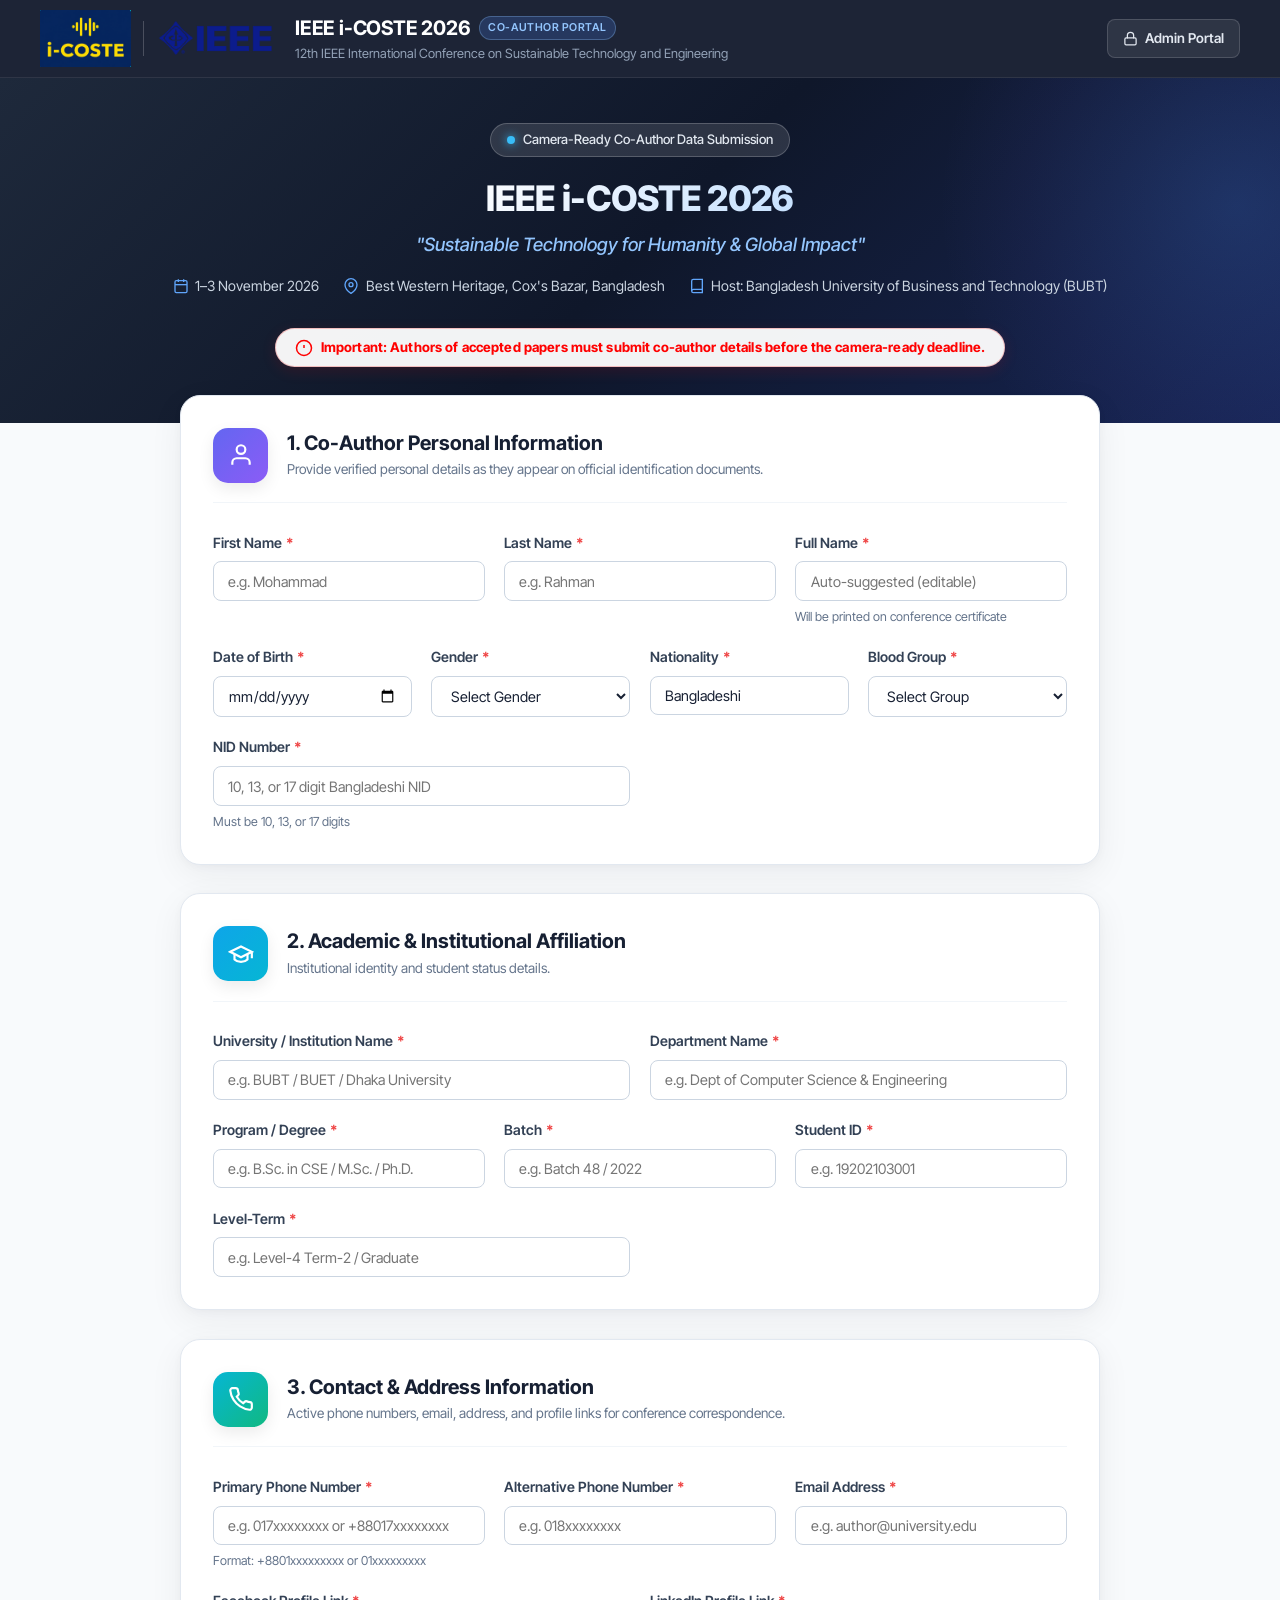
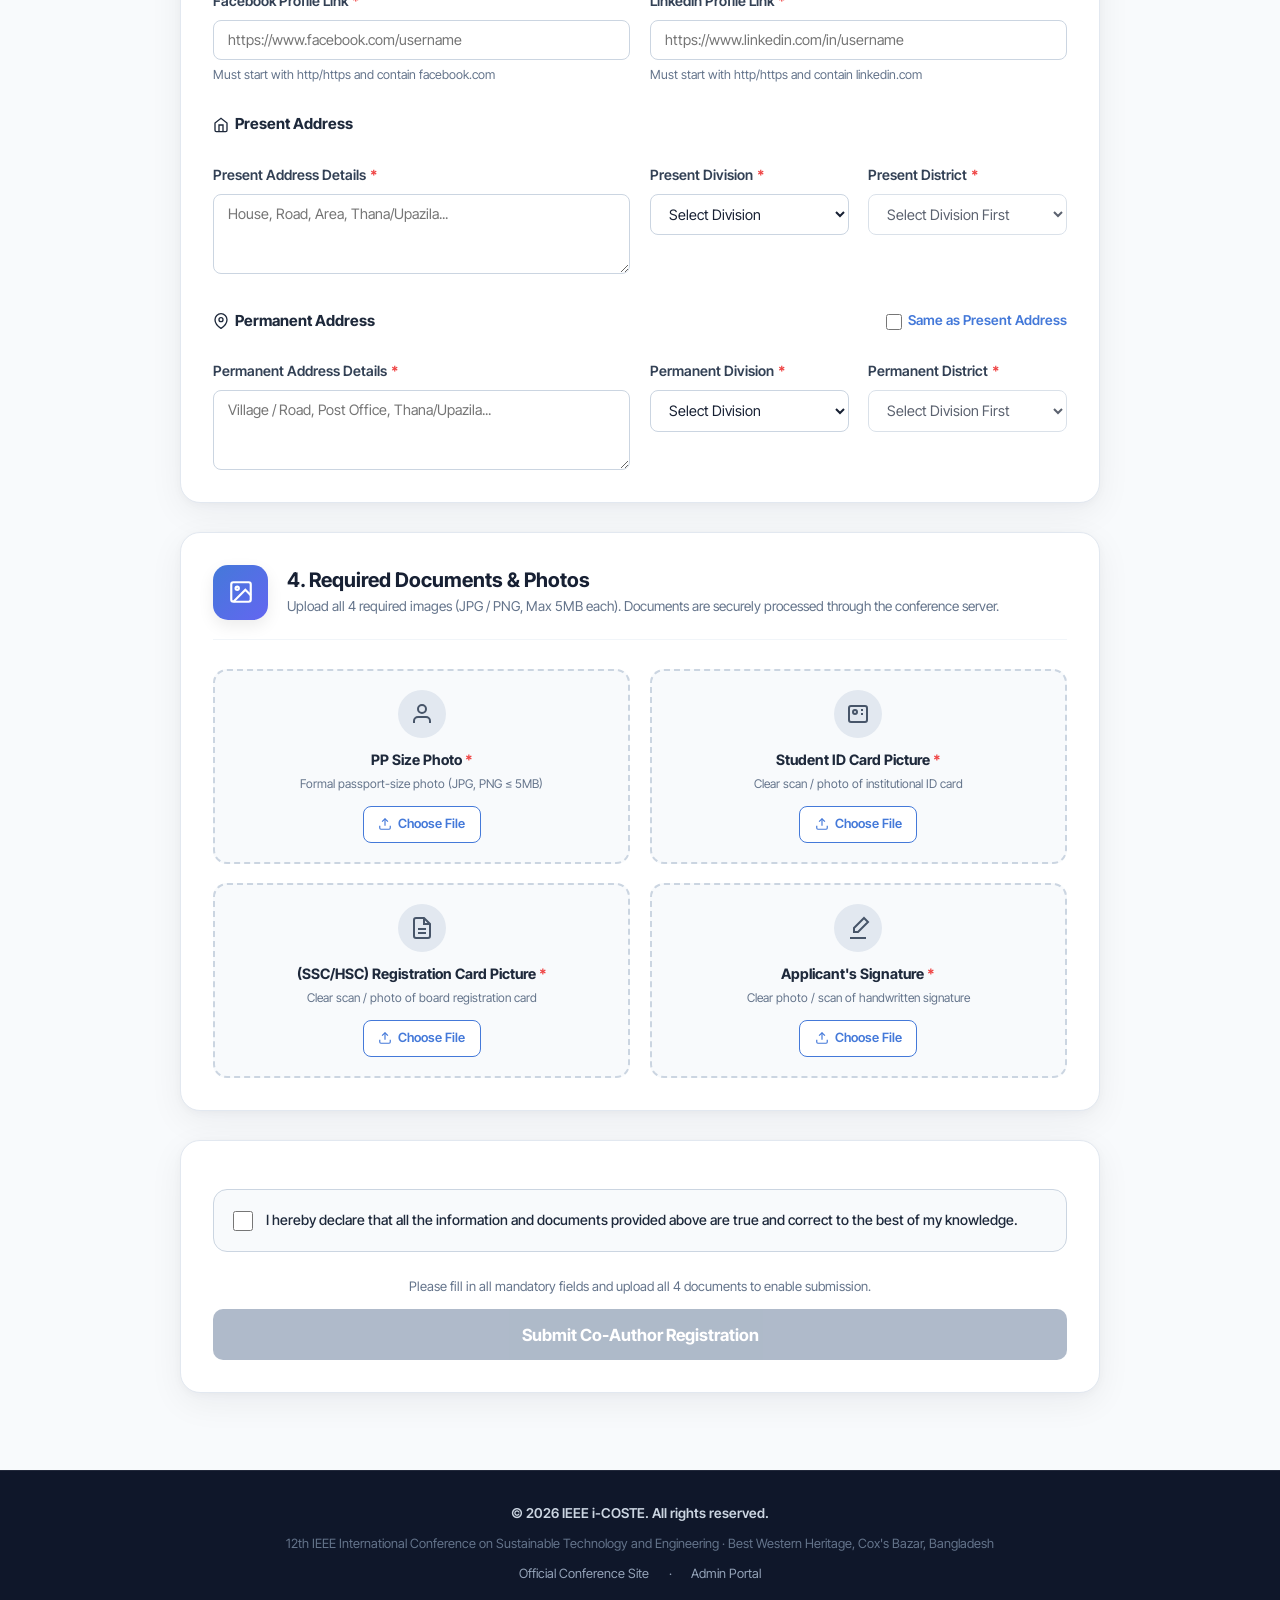
==== commit 7706fc90: "removed the paper id and paper title input field" ====
--- a/index.html
+++ b/index.html
@@ -84,10 +84,6 @@
           <span id="receipt-sl" class="receipt-val">-</span>
         </div>
         <div class="receipt-row">
-          <span class="receipt-label">Paper ID:</span>
-          <span id="receipt-paper-id" class="receipt-val">-</span>
-        </div>
-        <div class="receipt-row">
           <span class="receipt-label">Full Name:</span>
           <span id="receipt-name" class="receipt-val">-</span>
         </div>
@@ -104,10 +100,7 @@
       <div style="display: flex; gap: 1rem; justify-content: center; flex-wrap: wrap; margin-top: 1.5rem;">
         <button type="button" id="btn-submit-another" class="nav-btn nav-btn-primary" style="padding: 0.75rem 1.4rem;">
           <svg width="16" height="16" viewBox="0 0 24 24" fill="none" stroke="currentColor" stroke-width="2"><path d="M12 5v14M5 12h14"></path></svg>
-          Register Another Co-Author (Same Paper)
-        </button>
-        <button type="button" id="btn-new-form" class="nav-btn nav-btn-outline" style="color: #334155; border-color: #CBD5E1; padding: 0.75rem 1.4rem;">
-          Submit New Paper Registration
+          Register Another Co-Author
         </button>
       </div>
     </div>
@@ -115,43 +108,14 @@
     <!-- The Public Registration Form -->
     <form id="coauthor-form" novalidate>
 
-      <!-- Section 1: Paper Information -->
-      <section class="content-card">
-        <div class="card-section-header">
-          <div class="icon-badge icon-badge-primary">
-            <svg width="26" height="26" viewBox="0 0 24 24" fill="none" stroke="currentColor" stroke-width="2"><path d="M14 2H6a2 2 0 0 0-2 2v16a2 2 0 0 0 2 2h12a2 2 0 0 0 2-2V8z"></path><polyline points="14 2 14 8 20 8"></polyline><line x1="16" y1="13" x2="8" y2="13"></line><line x1="16" y1="17" x2="8" y2="17"></line><polyline points="10 9 9 9 8 9"></polyline></svg>
-          </div>
-          <div class="card-title-group">
-            <h2>1. Accepted Paper Details</h2>
-            <p>Please enter the exact Paper ID and Title assigned to your accepted manuscript.</p>
-          </div>
-        </div>
-
-        <div class="form-grid">
-          <div class="form-group col-4">
-            <label class="form-label" for="paperId">Paper ID <span class="req-star">*</span></label>
-            <input type="text" id="paperId" name="paperId" class="form-input" placeholder="e.g. ieee-icoste_5213" required autocomplete="off">
-            <div class="input-helper">Format: ieee-icoste_xxxx</div>
-            <div class="input-error" id="err-paperId">Paper ID is required.</div>
-          </div>
-
-          <div class="form-group col-8">
-            <label class="form-label" for="paperTitle">Paper Title <span class="req-star">*</span></label>
-            <input type="text" id="paperTitle" name="paperTitle" class="form-input" placeholder="Enter complete accepted paper title" required autocomplete="off">
-            <div class="input-helper">Must match your accepted manuscript title</div>
-            <div class="input-error" id="err-paperTitle">Paper Title is required.</div>
-          </div>
-        </div>
-      </section>
-
-      <!-- Section 2: Personal Information -->
+      <!-- Section 1: Personal Information -->
       <section class="content-card">
         <div class="card-section-header">
           <div class="icon-badge icon-badge-indigo">
             <svg width="26" height="26" viewBox="0 0 24 24" fill="none" stroke="currentColor" stroke-width="2"><path d="M20 21v-2a4 4 0 0 0-4-4H8a4 4 0 0 0-4 4v2"></path><circle cx="12" cy="7" r="4"></circle></svg>
           </div>
           <div class="card-title-group">
-            <h2>2. Co-Author Personal Information</h2>
+            <h2>1. Co-Author Personal Information</h2>
             <p>Provide verified personal details as they appear on official identification documents.</p>
           </div>
         </div>
@@ -224,14 +188,14 @@
         </div>
       </section>
 
-      <!-- Section 3: Academic / Institutional Information -->
+      <!-- Section 2: Academic / Institutional Information -->
       <section class="content-card">
         <div class="card-section-header">
           <div class="icon-badge icon-badge-cyan">
             <svg width="26" height="26" viewBox="0 0 24 24" fill="none" stroke="currentColor" stroke-width="2"><path d="M22 10v6M2 10l10-5 10 5-10 5z"></path><path d="M6 12v5c3 3 9 3 12 0v-5"></path></svg>
           </div>
           <div class="card-title-group">
-            <h2>3. Academic &amp; Institutional Affiliation</h2>
+            <h2>2. Academic &amp; Institutional Affiliation</h2>
             <p>Institutional identity and student status details.</p>
           </div>
         </div>
@@ -275,14 +239,14 @@
         </div>
       </section>
 
-      <!-- Section 4: Contact & Addresses -->
+      <!-- Section 3: Contact & Addresses -->
       <section class="content-card">
         <div class="card-section-header">
           <div class="icon-badge icon-badge-teal">
             <svg width="26" height="26" viewBox="0 0 24 24" fill="none" stroke="currentColor" stroke-width="2"><path d="M22 16.92v3a2 2 0 0 1-2.18 2 19.79 19.79 0 0 1-8.63-3.07 19.5 19.5 0 0 1-6-6 19.79 19.79 0 0 1-3.07-8.67A2 2 0 0 1 4.11 2h3a2 2 0 0 1 2 1.72 12.84 12.84 0 0 0 .7 2.81 2 2 0 0 1-.45 2.11L8.09 9.91a16 16 0 0 0 6 6l1.27-1.27a2 2 0 0 1 2.11-.45 12.84 12.84 0 0 0 2.81.7A2 2 0 0 1 22 16.92z"></path></svg>
           </div>
           <div class="card-title-group">
-            <h2>4. Contact &amp; Address Information</h2>
+            <h2>3. Contact &amp; Address Information</h2>
             <p>Active phone numbers, email, address, and profile links for conference correspondence.</p>
           </div>
         </div>
@@ -405,14 +369,14 @@
         </div>
       </section>
 
-      <!-- Section 5: Documents & Photos Upload (4 Upload Slots) -->
+      <!-- Section 4: Documents & Photos Upload (4 Upload Slots) -->
       <section class="content-card">
         <div class="card-section-header">
           <div class="icon-badge icon-badge-primary">
             <svg width="26" height="26" viewBox="0 0 24 24" fill="none" stroke="currentColor" stroke-width="2"><rect x="3" y="3" width="18" height="18" rx="2" ry="2"></rect><circle cx="8.5" cy="8.5" r="1.5"></circle><polyline points="21 15 16 10 5 21"></polyline></svg>
           </div>
           <div class="card-title-group">
-            <h2>5. Required Documents &amp; Photos</h2>
+            <h2>4. Required Documents &amp; Photos</h2>
             <p>Upload all 4 required images (JPG / PNG, Max 5MB each). Documents are securely processed through the conference server.</p>
           </div>
         </div>
@@ -561,7 +525,7 @@
         </div>
       </section>
 
-      <!-- Section 6: Declaration & Submit -->
+      <!-- Section 5: Declaration & Submit -->
       <section class="content-card">
         <div class="declaration-card">
           <label class="declaration-label">
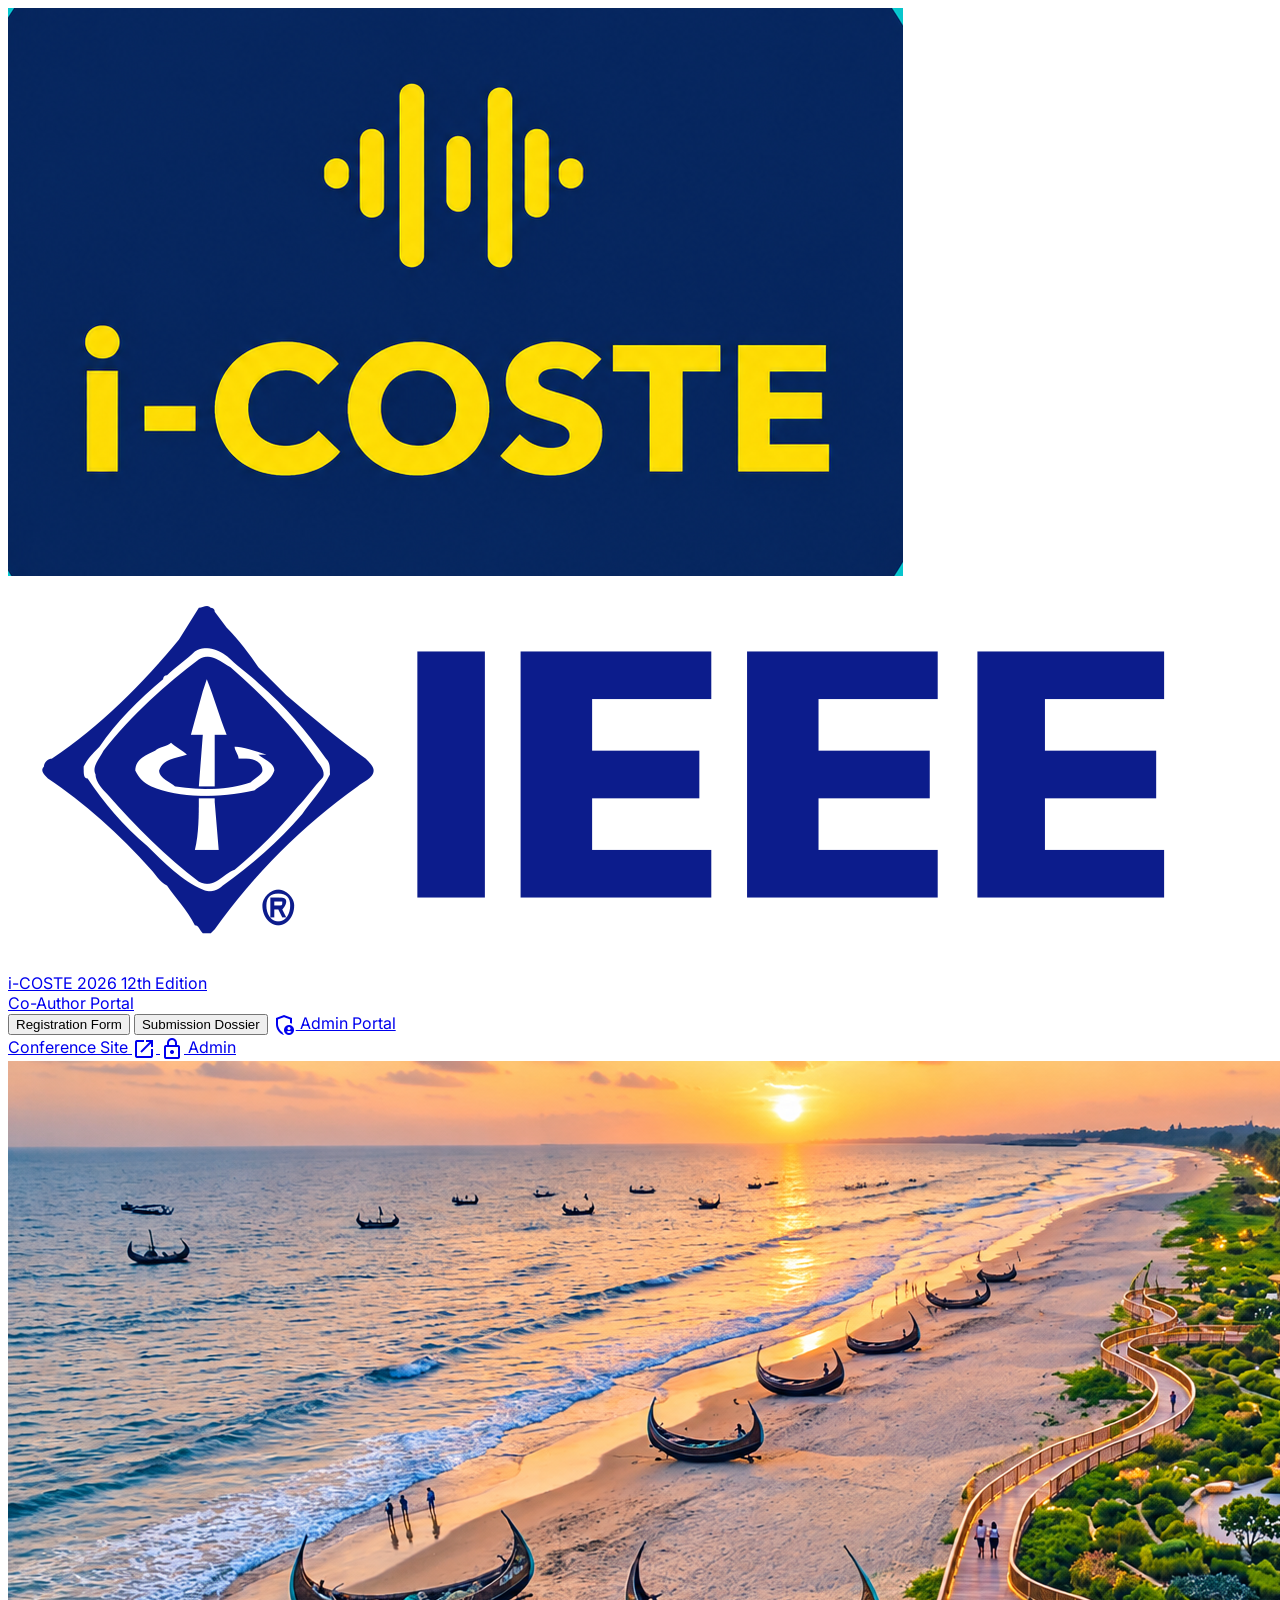
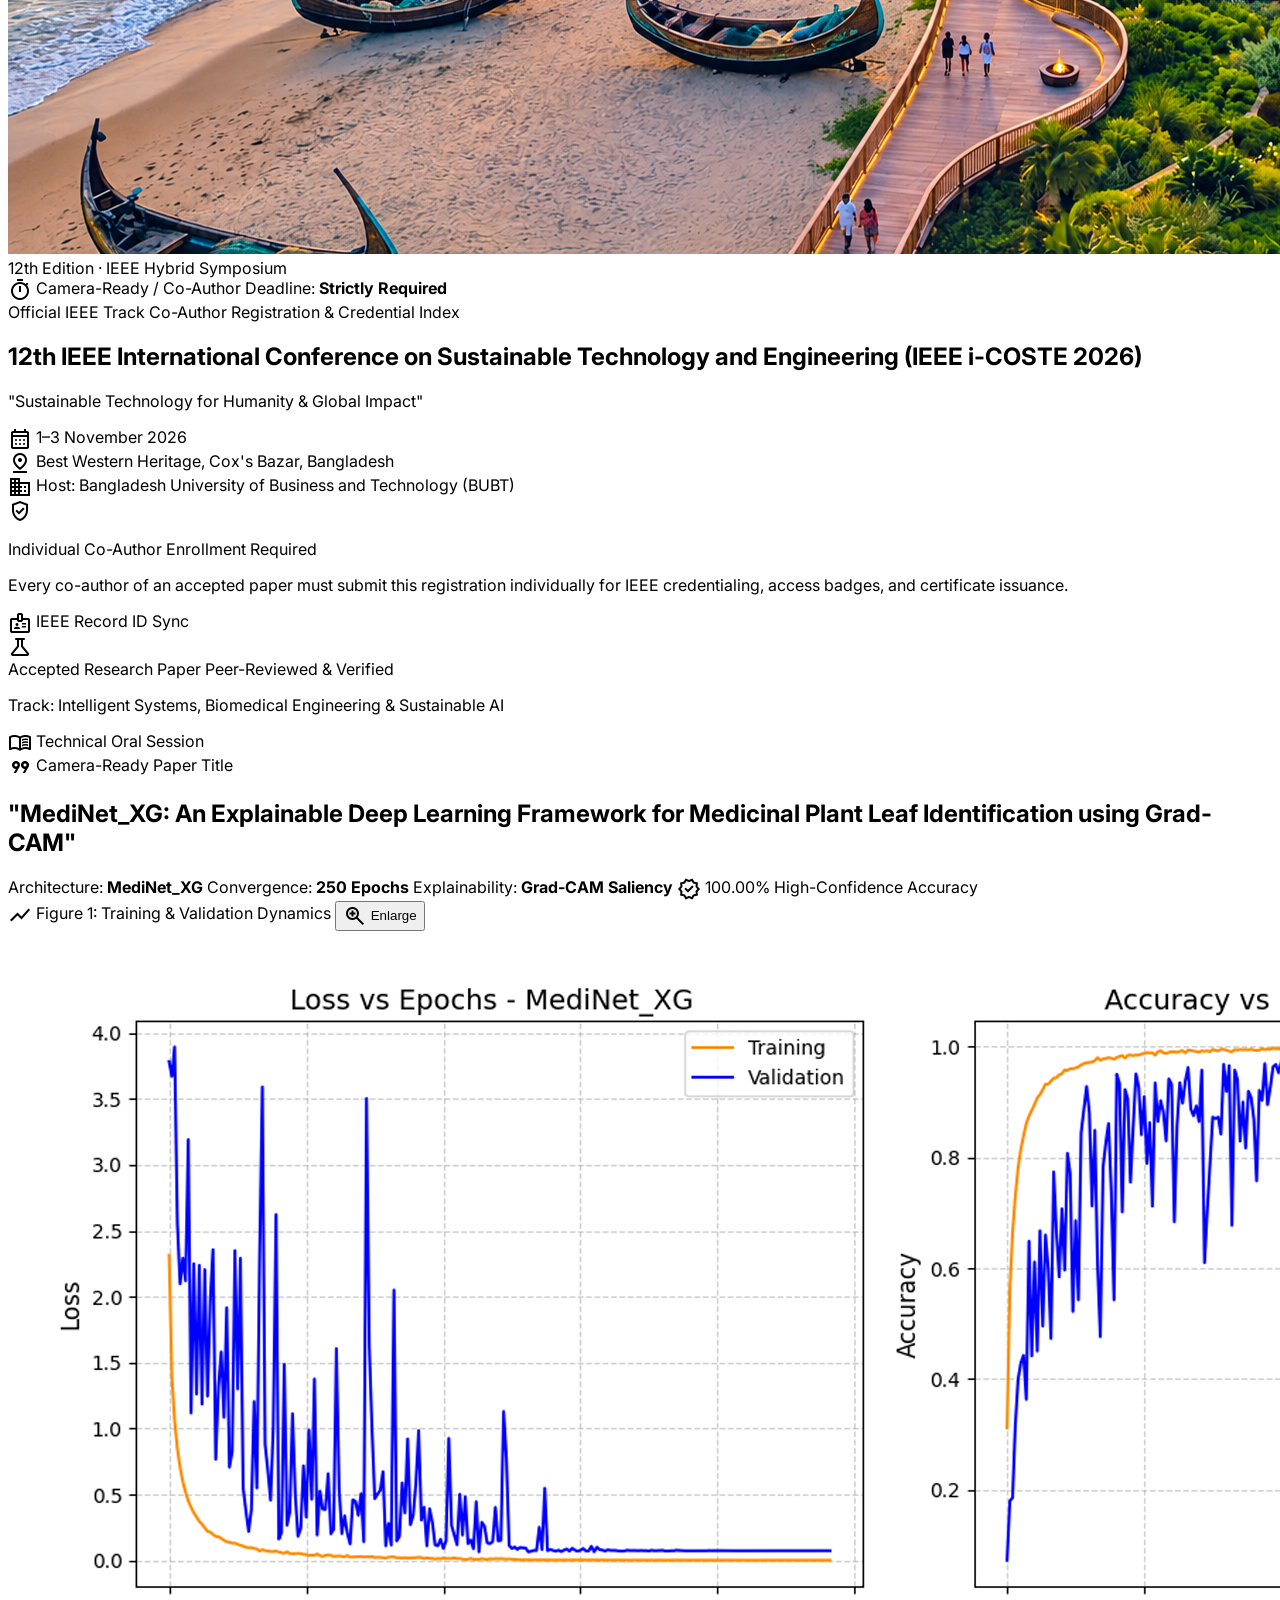
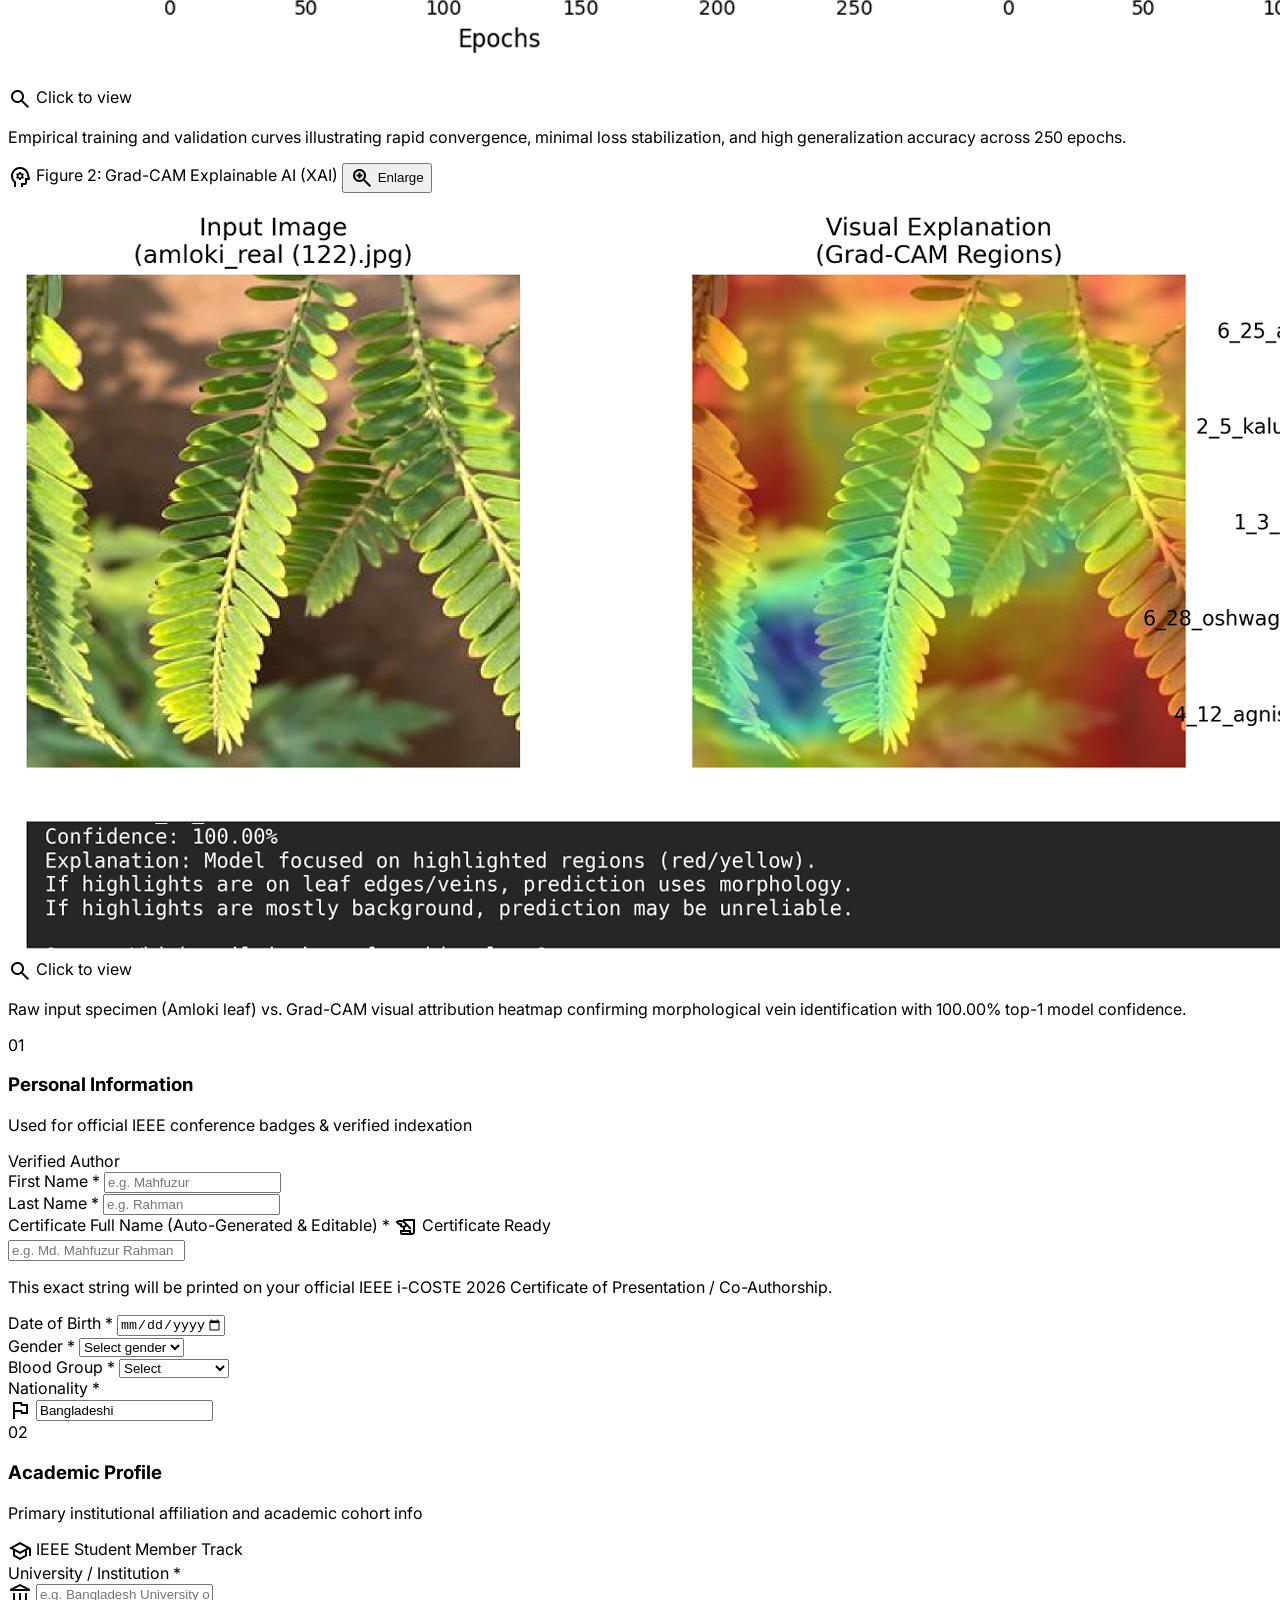
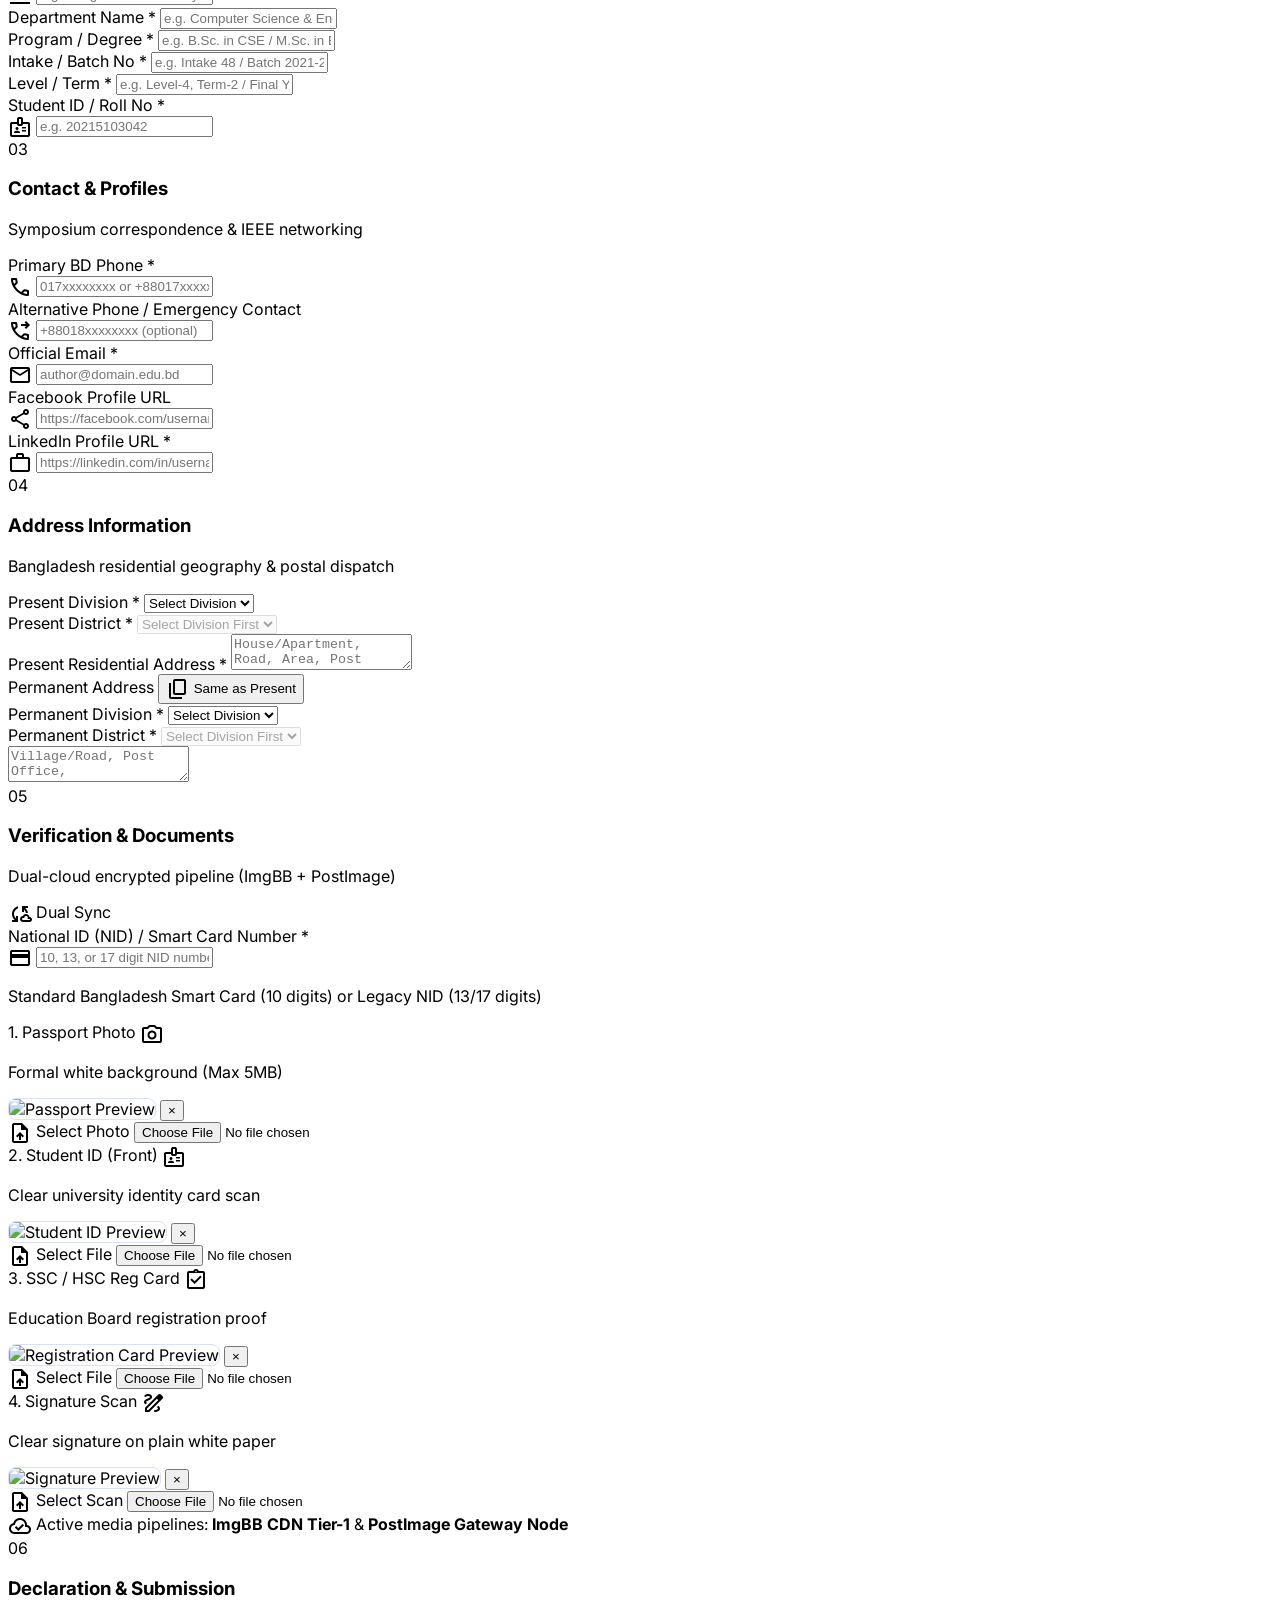
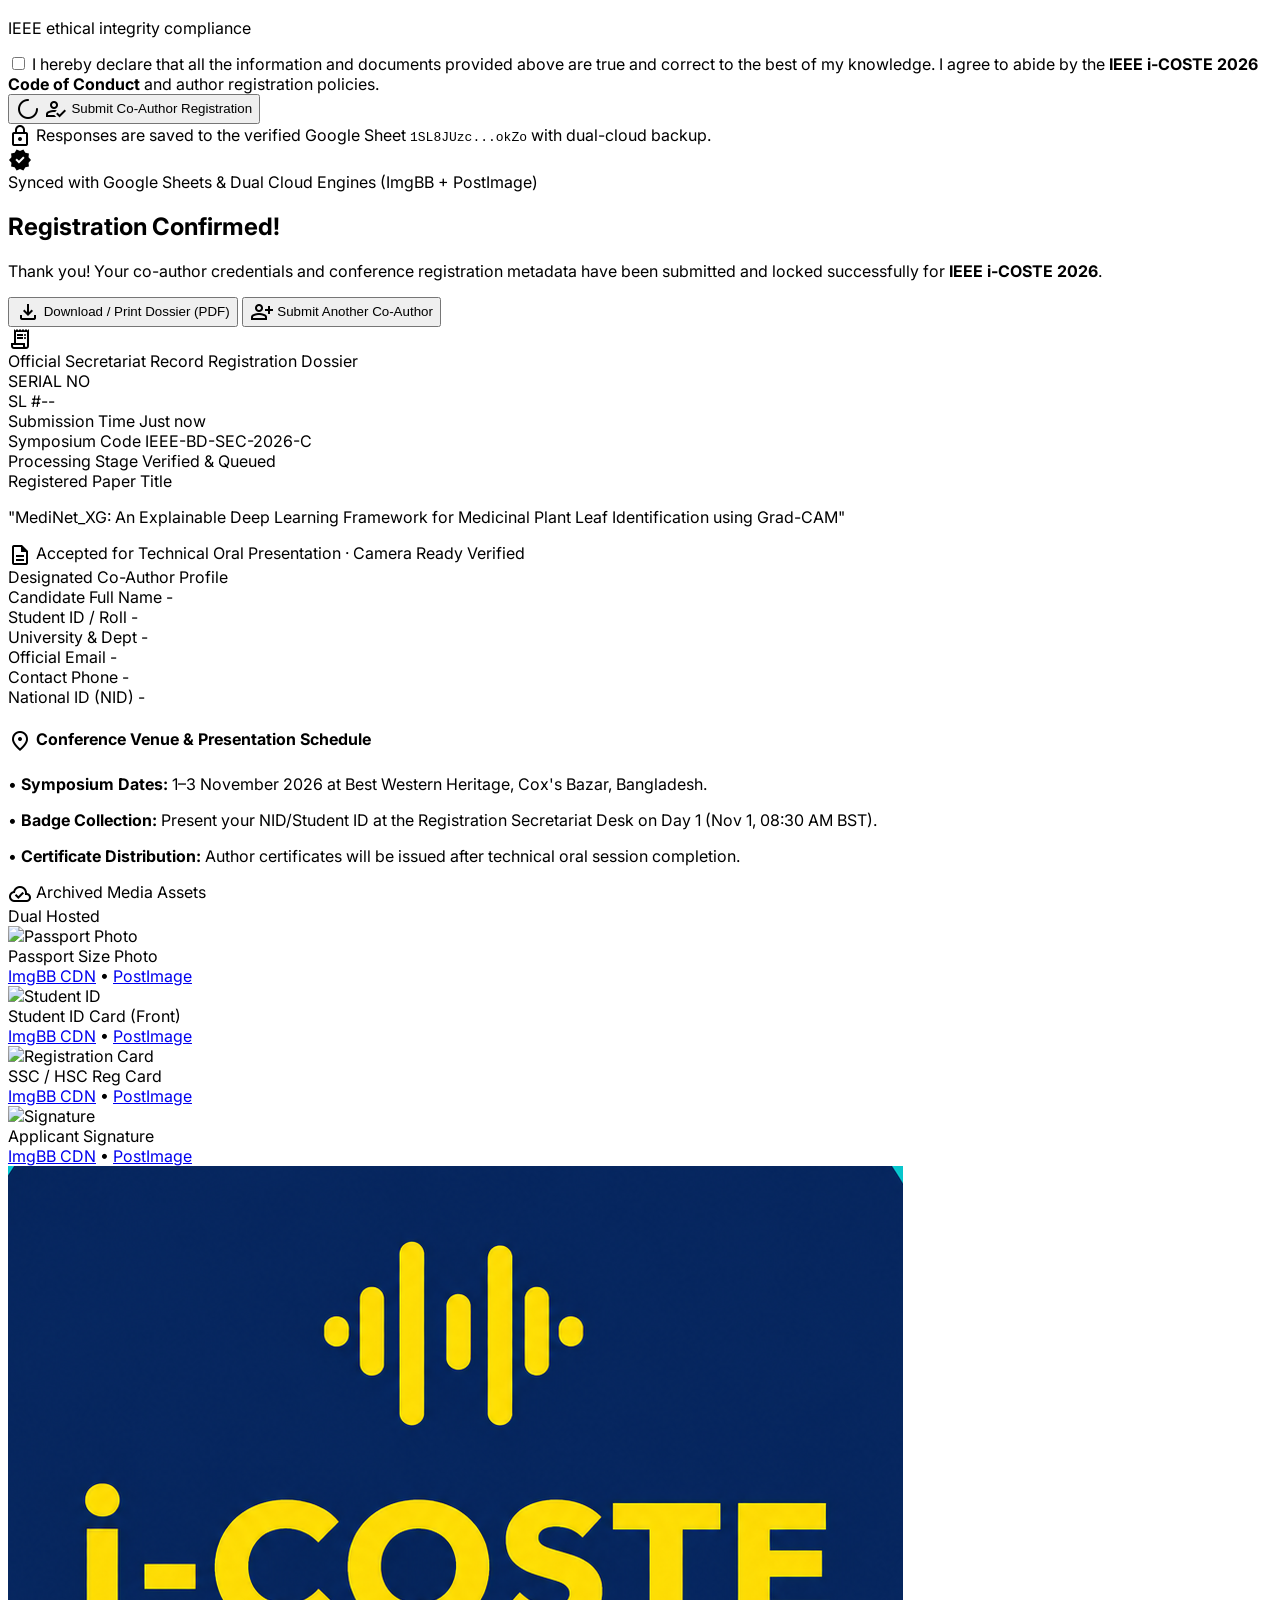
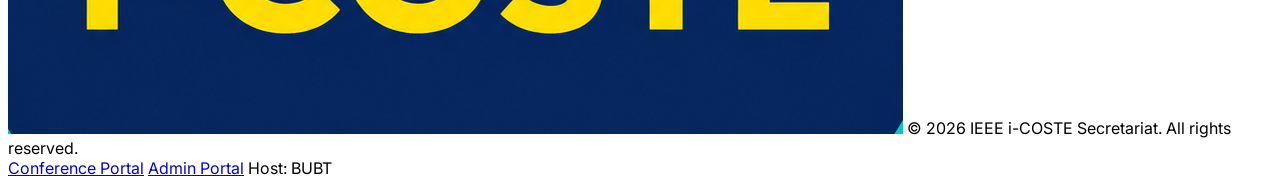
==== commit f9d4d53c: "added the UI/UX and add some info and also improve the ui" ====
--- a/index.html
+++ b/index.html
@@ -1,571 +1,1116 @@
 <!DOCTYPE html>
 <html lang="en">
 <head>
-  <meta charset="UTF-8">
+  <meta charset="utf-8">
   <meta name="viewport" content="width=device-width, initial-scale=1.0">
-  <title>IEEE i-COSTE 2026 — Co-Author Registration</title>
+  <title>IEEE i-COSTE 2026 — Co-Author Registration Portal</title>
   <meta name="description" content="Official Co-Author Registration Portal for accepted papers at the 12th IEEE International Conference on Sustainable Technology and Engineering (IEEE i-COSTE 2026).">
+
+  <!-- Favicon -->
+  <link rel="icon" type="image/png" href="assets/i-coste_logo.png">
+
+  <!-- Google Fonts: Inter & Material Symbols Outlined -->
+  <link rel="preconnect" href="https://fonts.googleapis.com">
+  <link rel="preconnect" href="https://fonts.gstatic.com" crossorigin>
+  <link href="https://fonts.googleapis.com/css2?family=Inter:wght@300;400;500;600;700;800&display=swap" rel="stylesheet">
+  <link href="https://fonts.googleapis.com/css2?family=Material+Symbols+Outlined:opsz,wght,FILL,GRAD@20..48,100..700,0..1,-50..200" rel="stylesheet">
+
+  <!-- Tailwind CSS CDN -->
+  <script src="https://cdn.tailwindcss.com"></script>
+  <script id="tailwind-config">
+    tailwind.config = {
+      darkMode: "class",
+      theme: {
+        extend: {
+          colors: {
+            "primary": "#1858b7",
+            "primary-container": "#3c72d1",
+            "on-primary": "#ffffff",
+            "secondary": "#2f5cab",
+            "secondary-container": "#81aafe",
+            "on-secondary-container": "#003d87",
+            "tertiary": "#4648d4",
+            "tertiary-container": "#6063ee",
+            "surface": "#f9f9ff",
+            "surface-container-lowest": "#ffffff",
+            "surface-container-low": "#f1f3ff",
+            "surface-container": "#e9edff",
+            "surface-container-high": "#e1e8ff",
+            "surface-container-highest": "#d9e2fc",
+            "on-surface": "#121b2e",
+            "on-surface-variant": "#424752",
+            "outline": "#737784",
+            "outline-variant": "#c3c6d4",
+            "error": "#ba1a1a",
+            "error-container": "#ffdad6",
+            "on-error-container": "#93000a",
+            "primary-fixed": "#d8e2ff",
+            "primary-fixed-dim": "#aec6ff",
+            "secondary-fixed": "#d8e2ff",
+            "secondary-fixed-dim": "#adc6ff",
+            "inverse-surface": "#273044",
+            "inverse-on-surface": "#edf0ff",
+            "surface-tint": "#1d5bb9"
+          },
+          fontFamily: {
+            sans: ['Inter', 'sans-serif'],
+            display: ['Inter', 'sans-serif']
+          },
+          spacing: {
+            "space-xs": "0.25rem",
+            "space-sm": "0.5rem",
+            "space-md": "1rem",
+            "space-lg": "1.5rem",
+            "space-xl": "2.5rem",
+            "gutter": "1.5rem",
+            "margin": "2rem",
+            "margin-mobile": "1rem"
+          }
+        }
+      }
+    };
+  </script>
+
+  <!-- Custom Enhanced Styles -->
   <link rel="stylesheet" href="css/style.css">
-  <link rel="icon" type="image/png" href="assets/i-coste_logo.png">
 </head>
-<body>
-
-  <!-- Top Navigation Bar -->
-  <header class="top-navbar">
-    <div class="nav-container">
-      <a href="index.html" class="nav-brand-group">
-        <div class="nav-logos">
-          <img src="assets/i-coste_logo.png" alt="i-COSTE 2026 Logo" class="nav-logo-img">
-          <div class="nav-logo-divider"></div>
-          <img src="assets/IEEE_logo.png" alt="IEEE Logo" class="nav-logo-img">
-        </div>
-        <div class="nav-titles">
-          <div class="nav-main-title">
-            IEEE i-COSTE 2026
-            <span class="nav-badge">Co-Author Portal</span>
-          </div>
-          <div class="nav-sub-title">12th IEEE International Conference on Sustainable Technology and Engineering</div>
+
+<body class="bg-surface font-sans text-on-surface min-h-screen flex flex-col antialiased selection:bg-primary-fixed selection:text-primary">
+
+  <!-- Top Sticky Navigation Bar -->
+  <header class="fixed top-0 left-0 right-0 z-50 bg-surface-container-lowest/95 backdrop-blur-xl shadow-[0_1px_8px_rgba(0,0,0,0.05)] border-b border-surface-container-high/60">
+    <div class="h-16 max-w-[1280px] mx-auto px-4 sm:px-6 lg:px-8 flex items-center justify-between gap-4">
+      
+      <!-- Brand & Logos -->
+      <a href="index.html" class="flex items-center gap-3 group">
+        <img alt="i-COSTE 2026 Logo" class="h-9 w-auto object-contain transition-transform group-hover:scale-105" src="assets/i-coste_logo.png">
+        <div class="h-7 w-[1px] bg-outline-variant/60 hidden sm:block"></div>
+        <img alt="IEEE Logo" class="h-6 w-auto object-contain hidden sm:block" src="assets/IEEE_logo.png">
+        <div class="flex flex-col">
+          <div class="flex items-center gap-1.5">
+            <span class="font-bold text-primary leading-none text-base tracking-tight">i-COSTE 2026</span>
+            <span class="hidden md:inline-flex items-center px-2 py-0.5 rounded-full bg-primary-fixed text-primary font-semibold text-[11px]">12th Edition</span>
+          </div>
+          <span class="text-[11px] text-on-surface-variant font-medium tracking-wide uppercase">Co-Author Portal</span>
         </div>
       </a>
-      <div class="nav-actions">
-        <a href="admin.html" class="nav-btn nav-btn-outline">
-          <svg width="15" height="15" viewBox="0 0 24 24" fill="none" stroke="currentColor" stroke-width="2" stroke-linecap="round" stroke-linejoin="round"><rect x="3" y="11" width="18" height="11" rx="2" ry="2"></rect><path d="M7 11V7a5 5 0 0 1 10 0v4"></path></svg>
+
+      <!-- Desktop Navigation Links -->
+      <nav class="hidden lg:flex items-center gap-1.5" id="main-nav">
+        <button id="nav-tab-form" class="px-3.5 py-2 rounded-lg text-sm font-semibold transition-all bg-primary-container text-on-primary shadow-xs">
+          Registration Form
+        </button>
+        <button id="nav-tab-confirmation" class="px-3.5 py-2 rounded-lg text-sm font-medium text-on-surface-variant hover:bg-surface-container-high hover:text-on-surface transition-all">
+          Submission Dossier
+        </button>
+        <a href="admin.html" class="px-3.5 py-2 rounded-lg text-sm font-medium text-on-surface-variant hover:bg-surface-container-high hover:text-on-surface transition-all flex items-center gap-1.5">
+          <span class="material-symbols-outlined text-[18px]">admin_panel_settings</span>
           Admin Portal
+        </a>
+      </nav>
+
+      <!-- External Quick Links & Actions -->
+      <div class="flex items-center gap-2.5">
+        <a class="hidden sm:inline-flex items-center gap-1 px-3 py-1.5 rounded-lg text-xs font-semibold text-on-surface-variant hover:text-primary hover:bg-surface-container transition-all" href="https://i-coste.org" target="_blank" rel="noopener noreferrer">
+          Conference Site
+          <span class="material-symbols-outlined text-[15px]">open_in_new</span>
+        </a>
+        <a class="inline-flex items-center gap-1.5 px-3.5 py-2 rounded-lg bg-surface-container-high hover:bg-surface-container-highest text-primary text-xs font-semibold transition-all" href="admin.html">
+          <span class="material-symbols-outlined text-[17px]">lock</span>
+          <span>Admin</span>
         </a>
       </div>
     </div>
   </header>
 
-  <!-- Hero Header Section -->
-  <section class="hero-header">
-    <div class="hero-container">
-      <div class="hero-pill-badge">
-        <span class="hero-pill-dot"></span>
-        Camera-Ready Co-Author Data Submission
-      </div>
-      <h1 class="hero-title hero-title-gradient">IEEE i-COSTE 2026</h1>
-      <p class="hero-theme">"Sustainable Technology for Humanity &amp; Global Impact"</p>
-
-      <div class="hero-meta-row">
-        <div class="hero-meta-item">
-          <svg class="hero-meta-icon" width="16" height="16" viewBox="0 0 24 24" fill="none" stroke="currentColor" stroke-width="2"><rect x="3" y="4" width="18" height="18" rx="2" ry="2"></rect><line x1="16" y1="2" x2="16" y2="6"></line><line x1="8" y1="2" x2="8" y2="6"></line><line x1="3" y1="10" x2="21" y2="10"></line></svg>
-          1–3 November 2026
+  <!-- Main Content Container -->
+  <main class="w-full pt-16 flex-1 max-w-[1280px] mx-auto px-4 sm:px-6 lg:px-8 py-6">
+
+    <!-- ========================================== -->
+    <!-- VIEW 1: REGISTRATION FORM VIEW            -->
+    <!-- ========================================== -->
+    <div id="registration-view" class="flex flex-col w-full">
+
+      <!-- Immersive Conference Panoramic Hero Header -->
+      <section class="relative w-full rounded-2xl overflow-hidden shadow-lg mb-6 border border-surface-container-high/60">
+        <div class="relative w-full h-[320px] sm:h-[360px] md:h-[390px] bg-inverse-surface">
+          <!-- Background Banner (Banner2 / Panoramic visual) -->
+          <img alt="Cox's Bazar Sunset Panoramic Promenade" class="w-full h-full object-cover object-center transform scale-105 filter brightness-90 contrast-105" src="assets/banner2.png">
+          
+          <!-- Architectural Gradient Scrim -->
+          <div class="absolute inset-0 bg-gradient-to-r from-inverse-surface/95 via-inverse-surface/75 to-transparent"></div>
+          <div class="absolute inset-0 bg-gradient-to-t from-inverse-surface/95 via-transparent to-black/30"></div>
+
+          <!-- Hero Content Layer -->
+          <div class="absolute inset-0 flex flex-col justify-between p-6 sm:p-8 md:p-10 text-white">
+            
+            <!-- Top Metadata Badges -->
+            <div class="flex flex-wrap items-center justify-between gap-3">
+              <div class="inline-flex items-center gap-2 px-3 py-1.5 rounded-full bg-white/15 backdrop-blur-md text-white font-medium text-xs">
+                <span class="inline-block w-2 h-2 rounded-full bg-secondary-container animate-pulse"></span>
+                12th Edition · IEEE Hybrid Symposium
+              </div>
+              <div class="inline-flex items-center gap-1.5 px-3.5 py-1.5 rounded-full bg-error-container text-on-error-container shadow-md font-semibold text-xs tracking-wide">
+                <span class="material-symbols-outlined text-[16px] text-error">timer</span>
+                <span>Camera-Ready / Co-Author Deadline: <strong class="font-bold">Strictly Required</strong></span>
+              </div>
+            </div>
+
+            <!-- Conference Typography -->
+            <div class="max-w-3xl space-y-2.5">
+              <div class="flex items-center gap-2.5">
+                <span class="px-2.5 py-0.5 rounded bg-primary-container text-on-primary font-bold text-[10px] tracking-widest uppercase">Official IEEE Track</span>
+                <span class="text-surface-container-highest/90 text-xs">Co-Author Registration &amp; Credential Index</span>
+              </div>
+              <h1 class="text-2xl sm:text-3xl md:text-4xl font-extrabold leading-tight tracking-tight text-white drop-shadow-sm">
+                12th IEEE International Conference on Sustainable Technology and Engineering
+                <span class="text-secondary-fixed block text-xl sm:text-2xl font-bold mt-1">(IEEE i-COSTE 2026)</span>
+              </h1>
+              <p class="text-sm sm:text-base text-surface-container-highest italic">
+                "Sustainable Technology for Humanity &amp; Global Impact"
+              </p>
+
+              <!-- Event Credentials Pill Bar -->
+              <div class="pt-2 flex flex-wrap items-center gap-y-2 gap-x-5 text-xs text-white/90">
+                <div class="flex items-center gap-1.5">
+                  <span class="material-symbols-outlined text-[17px] text-secondary-fixed">calendar_month</span>
+                  <span>1–3 November 2026</span>
+                </div>
+                <div class="flex items-center gap-1.5">
+                  <span class="material-symbols-outlined text-[17px] text-secondary-fixed">pin_drop</span>
+                  <span>Best Western Heritage, Cox's Bazar, Bangladesh</span>
+                </div>
+                <div class="flex items-center gap-1.5">
+                  <span class="material-symbols-outlined text-[17px] text-secondary-fixed">domain</span>
+                  <span>Host: Bangladesh University of Business and Technology (BUBT)</span>
+                </div>
+              </div>
+            </div>
+
+          </div>
         </div>
-        <div class="hero-meta-item">
-          <svg class="hero-meta-icon" width="16" height="16" viewBox="0 0 24 24" fill="none" stroke="currentColor" stroke-width="2"><path d="M21 10c0 7-9 13-9 13s-9-6-9-13a9 9 0 0 1 18 0z"></path><circle cx="12" cy="10" r="3"></circle></svg>
-          Best Western Heritage, Cox's Bazar, Bangladesh
+      </section>
+
+      <!-- Mandatory Guidance Advisory Callout -->
+      <div class="w-full bg-surface-container-lowest rounded-xl p-4 sm:p-5 shadow-sm mb-6 border border-surface-container-high/80 flex flex-col sm:flex-row items-start sm:items-center justify-between gap-4">
+        <div class="flex items-start sm:items-center gap-3.5">
+          <div class="w-10 h-10 rounded-xl bg-primary-fixed flex items-center justify-center shrink-0 text-primary">
+            <span class="material-symbols-outlined text-[24px]">verified_user</span>
+          </div>
+          <div>
+            <p class="font-bold text-on-surface text-base leading-snug">
+              Individual Co-Author Enrollment Required
+            </p>
+            <p class="text-xs sm:text-sm text-on-surface-variant mt-0.5">
+              Every co-author of an accepted paper must submit this registration individually for IEEE credentialing, access badges, and certificate issuance.
+            </p>
+          </div>
         </div>
-        <div class="hero-meta-item">
-          <svg class="hero-meta-icon" width="16" height="16" viewBox="0 0 24 24" fill="none" stroke="currentColor" stroke-width="2"><path d="M4 19.5A2.5 2.5 0 0 1 6.5 17H20"></path><path d="M6.5 2H20v20H6.5A2.5 2.5 0 0 1 4 19.5v-15A2.5 2.5 0 0 1 6.5 2z"></path></svg>
-          Host: Bangladesh University of Business and Technology (BUBT)
+        <div class="flex items-center gap-2 shrink-0 self-end sm:self-center">
+          <span class="inline-flex items-center gap-1.5 px-3 py-1.5 rounded-full bg-surface-container text-primary font-semibold text-xs">
+            <span class="material-symbols-outlined text-[16px]">badge</span>
+            IEEE Record ID Sync
+          </span>
         </div>
       </div>
 
-      <!-- Urgent Deadline Notice Pill -->
-      <div class="urgent-notice-pill">
-        <svg class="urgent-icon" width="18" height="18" viewBox="0 0 24 24" fill="none" stroke="currentColor" stroke-width="2"><circle cx="12" cy="12" r="10"></circle><line x1="12" y1="8" x2="12" y2="12"></line><line x1="12" y1="16" x2="12.01" y2="16"></line></svg>
-        <span>Important: Authors of accepted papers must submit co-author details before the camera-ready deadline.</span>
-      </div>
-    </div>
-  </section>
-
-  <!-- Main Registration Form Container -->
-  <main class="main-wrapper">
-    
-    <!-- Success Screen (Rendered after successful submission) -->
-    <div id="success-screen" class="content-card success-screen">
-      <div class="success-check-badge">&#10003;</div>
-      <h2 style="font-size: 1.8rem; font-weight: 800; color: #1E293B; margin-bottom: 0.5rem;">Registration Submitted!</h2>
-      <p style="color: #64748B; font-size: 1rem;">Thank you! Your co-author information has been submitted successfully.</p>
-
-      <div class="receipt-card">
-        <div class="receipt-row">
-          <span class="receipt-label">Serial Number (SL):</span>
-          <span id="receipt-sl" class="receipt-val">-</span>
-        </div>
-        <div class="receipt-row">
-          <span class="receipt-label">Full Name:</span>
-          <span id="receipt-name" class="receipt-val">-</span>
-        </div>
-        <div class="receipt-row">
-          <span class="receipt-label">Submission Timestamp:</span>
-          <span id="receipt-timestamp" class="receipt-val">-</span>
-        </div>
-        <div class="receipt-row">
-          <span class="receipt-label">Verification Status:</span>
-          <span class="receipt-val" style="color: #059669;">Recorded &amp; Verified</span>
-        </div>
-      </div>
-
-      <div style="display: flex; gap: 1rem; justify-content: center; flex-wrap: wrap; margin-top: 1.5rem;">
-        <button type="button" id="btn-submit-another" class="nav-btn nav-btn-primary" style="padding: 0.75rem 1.4rem;">
-          <svg width="16" height="16" viewBox="0 0 24 24" fill="none" stroke="currentColor" stroke-width="2"><path d="M12 5v14M5 12h14"></path></svg>
-          Register Another Co-Author
-        </button>
-      </div>
-    </div>
-
-    <!-- The Public Registration Form -->
-    <form id="coauthor-form" novalidate>
-
-      <!-- Section 1: Personal Information -->
-      <section class="content-card">
-        <div class="card-section-header">
-          <div class="icon-badge icon-badge-indigo">
-            <svg width="26" height="26" viewBox="0 0 24 24" fill="none" stroke="currentColor" stroke-width="2"><path d="M20 21v-2a4 4 0 0 0-4-4H8a4 4 0 0 0-4 4v2"></path><circle cx="12" cy="7" r="4"></circle></svg>
-          </div>
-          <div class="card-title-group">
-            <h2>1. Co-Author Personal Information</h2>
-            <p>Provide verified personal details as they appear on official identification documents.</p>
-          </div>
-        </div>
-
-        <div class="form-grid">
-          <div class="form-group col-4">
-            <label class="form-label" for="firstName">First Name <span class="req-star">*</span></label>
-            <input type="text" id="firstName" name="firstName" class="form-input" placeholder="e.g. Mohammad" required>
-            <div class="input-error" id="err-firstName">First Name is required.</div>
-          </div>
-
-          <div class="form-group col-4">
-            <label class="form-label" for="lastName">Last Name <span class="req-star">*</span></label>
-            <input type="text" id="lastName" name="lastName" class="form-input" placeholder="e.g. Rahman" required>
-            <div class="input-error" id="err-lastName">Last Name is required.</div>
-          </div>
-
-          <div class="form-group col-4">
-            <label class="form-label" for="fullName">Full Name <span class="req-star">*</span></label>
-            <input type="text" id="fullName" name="fullName" class="form-input" placeholder="Auto-suggested (editable)" required>
-            <div class="input-helper">Will be printed on conference certificate</div>
-            <div class="input-error" id="err-fullName">Full Name is required.</div>
-          </div>
-
-          <div class="form-group col-3">
-            <label class="form-label" for="dob">Date of Birth <span class="req-star">*</span></label>
-            <input type="date" id="dob" name="dob" class="form-input" required>
-            <div class="input-error" id="err-dob">Valid past date required (15–100 yrs).</div>
-          </div>
-
-          <div class="form-group col-3">
-            <label class="form-label" for="gender">Gender <span class="req-star">*</span></label>
-            <select id="gender" name="gender" class="form-select" required>
-              <option value="" disabled selected>Select Gender</option>
-              <option value="Male">Male</option>
-              <option value="Female">Female</option>
-              <option value="Other">Other</option>
-            </select>
-            <div class="input-error" id="err-gender">Please select your gender.</div>
-          </div>
-
-          <div class="form-group col-3">
-            <label class="form-label" for="nationality">Nationality <span class="req-star">*</span></label>
-            <input type="text" id="nationality" name="nationality" class="form-input" value="Bangladeshi" required>
-            <div class="input-error" id="err-nationality">Nationality is required.</div>
-          </div>
-
-          <div class="form-group col-3">
-            <label class="form-label" for="bloodGroup">Blood Group <span class="req-star">*</span></label>
-            <select id="bloodGroup" name="bloodGroup" class="form-select" required>
-              <option value="" disabled selected>Select Group</option>
-              <option value="A+">A+</option>
-              <option value="A-">A-</option>
-              <option value="B+">B+</option>
-              <option value="B-">B-</option>
-              <option value="AB+">AB+</option>
-              <option value="AB-">AB-</option>
-              <option value="O+">O+</option>
-              <option value="O-">O-</option>
-            </select>
-            <div class="input-error" id="err-bloodGroup">Please select blood group.</div>
-          </div>
-
-          <div class="form-group col-6">
-            <label class="form-label" for="nidNumber">NID Number <span class="req-star">*</span></label>
-            <input type="text" id="nidNumber" name="nidNumber" class="form-input" placeholder="10, 13, or 17 digit Bangladeshi NID" required maxlength="17">
-            <div class="input-helper">Must be 10, 13, or 17 digits</div>
-            <div class="input-error" id="err-nidNumber">Valid 10, 13, or 17-digit NID required.</div>
-          </div>
+      <!-- ======================================================== -->
+      <!-- STYLISH ACCEPTED PAPER SHOWCASE & RESEARCH FIGURES CARD -->
+      <!-- ======================================================== -->
+      <section class="bg-surface-container-lowest rounded-[20px] p-6 sm:p-8 shadow-sm hover:shadow-md transition-shadow mb-6 border border-primary/20 relative overflow-hidden">
+        
+        <!-- Ambient Background Glow -->
+        <div class="absolute -right-20 -top-20 w-80 h-80 rounded-full bg-primary-fixed/25 blur-3xl pointer-events-none"></div>
+        <div class="absolute -left-20 -bottom-20 w-80 h-80 rounded-full bg-secondary-container/20 blur-3xl pointer-events-none"></div>
+
+        <div class="relative z-10 flex flex-col gap-5">
+          
+          <!-- Showcase Header Bar -->
+          <div class="flex flex-wrap items-center justify-between gap-3 pb-4 border-b border-surface-container-high">
+            <div class="flex items-center gap-3">
+              <span class="w-9 h-9 rounded-xl bg-primary text-on-primary flex items-center justify-center shadow-xs">
+                <span class="material-symbols-outlined text-[20px]">science</span>
+              </span>
+              <div>
+                <div class="flex items-center gap-2">
+                  <span class="px-2.5 py-0.5 rounded-md bg-primary-fixed text-primary font-bold text-[10px] tracking-wider uppercase">Accepted Research Paper</span>
+                  <span class="inline-flex items-center gap-1 px-2 py-0.5 rounded-md bg-emerald-50 text-emerald-700 border border-emerald-200 font-semibold text-[10px]">
+                    <span class="w-1.5 h-1.5 rounded-full bg-emerald-500 animate-pulse"></span>
+                    Peer-Reviewed &amp; Verified
+                  </span>
+                </div>
+                <p class="text-xs text-on-surface-variant mt-0.5">Track: Intelligent Systems, Biomedical Engineering &amp; Sustainable AI</p>
+              </div>
+            </div>
+
+            <div class="flex items-center gap-2">
+              <span class="px-3 py-1 rounded-full bg-surface-container-low text-on-surface-variant font-medium text-xs flex items-center gap-1">
+                <span class="material-symbols-outlined text-[15px] text-primary">menu_book</span>
+                Technical Oral Session
+              </span>
+            </div>
+          </div>
+
+          <!-- Stylish Paper Title Display -->
+          <div class="p-5 sm:p-6 rounded-2xl bg-gradient-to-br from-surface-container-low via-surface-container-lowest to-surface-container-low border border-primary-fixed-dim/50 shadow-inner">
+            <div class="flex items-center gap-2 mb-2">
+              <span class="material-symbols-outlined text-primary text-[20px]">format_quote</span>
+              <span class="text-xs font-bold uppercase tracking-wider text-primary">Camera-Ready Paper Title</span>
+            </div>
+            <h2 id="showcase-paper-title" class="text-xl sm:text-2xl md:text-3xl font-extrabold text-on-surface leading-snug tracking-tight">
+              "MediNet_XG: An Explainable Deep Learning Framework for Medicinal Plant Leaf Identification using Grad-CAM"
+            </h2>
+            <div class="mt-4 flex flex-wrap items-center gap-2 pt-2 border-t border-surface-container-high/60">
+              <span class="px-2.5 py-1 rounded-lg bg-surface-container text-on-surface text-xs font-semibold">
+                Architecture: <strong>MediNet_XG</strong>
+              </span>
+              <span class="px-2.5 py-1 rounded-lg bg-surface-container text-on-surface text-xs font-semibold">
+                Convergence: <strong>250 Epochs</strong>
+              </span>
+              <span class="px-2.5 py-1 rounded-lg bg-surface-container text-on-surface text-xs font-semibold">
+                Explainability: <strong>Grad-CAM Saliency</strong>
+              </span>
+              <span class="px-2.5 py-1 rounded-lg bg-emerald-100 text-emerald-800 text-xs font-bold flex items-center gap-1">
+                <span class="material-symbols-outlined text-[14px]">verified</span>
+                100.00% High-Confidence Accuracy
+              </span>
+            </div>
+          </div>
+
+          <!-- Research Figures Gallery (Figure 1 & Figure 2) -->
+          <div class="grid grid-cols-1 md:grid-cols-2 gap-5 pt-2">
+            
+            <!-- Figure 1 Card: Loss and Accuracy Curves -->
+            <div class="bg-surface-container-low rounded-xl p-4 border border-surface-container-high flex flex-col justify-between group hover:border-primary/40 transition-all shadow-xs">
+              <div>
+                <div class="flex items-center justify-between mb-2">
+                  <span class="inline-flex items-center gap-1 text-xs font-bold text-primary uppercase tracking-wide">
+                    <span class="material-symbols-outlined text-[16px]">show_chart</span>
+                    Figure 1: Training &amp; Validation Dynamics
+                  </span>
+                  <button type="button" class="text-on-surface-variant hover:text-primary transition-colors flex items-center gap-1 text-xs font-medium cursor-pointer" onclick="openLightbox('assets/result_graph.png', 'Figure 1: Loss vs Epochs & Accuracy vs Epochs across 250 Epochs for MediNet_XG')">
+                    <span class="material-symbols-outlined text-[16px]">zoom_in</span>
+                    <span>Enlarge</span>
+                  </button>
+                </div>
+                <div class="relative overflow-hidden rounded-lg bg-surface-container-lowest border border-surface-container-high cursor-pointer" onclick="openLightbox('assets/result_graph.png', 'Figure 1: Loss vs Epochs & Accuracy vs Epochs across 250 Epochs for MediNet_XG')">
+                  <img src="assets/result_graph.png" alt="Loss and Accuracy vs Epochs for MediNet_XG" class="w-full h-48 sm:h-56 object-contain p-2 group-hover:scale-[1.02] transition-transform">
+                  <div class="absolute bottom-2 right-2 px-2 py-0.5 rounded bg-inverse-surface/80 backdrop-blur-sm text-white text-[10px] font-medium flex items-center gap-1">
+                    <span class="material-symbols-outlined text-[12px]">search</span>
+                    Click to view
+                  </div>
+                </div>
+              </div>
+              <p class="text-xs text-on-surface-variant mt-3 leading-relaxed">
+                Empirical training and validation curves illustrating rapid convergence, minimal loss stabilization, and high generalization accuracy across 250 epochs.
+              </p>
+            </div>
+
+            <!-- Figure 2 Card: Grad-CAM Explainable AI -->
+            <div class="bg-surface-container-low rounded-xl p-4 border border-surface-container-high flex flex-col justify-between group hover:border-primary/40 transition-all shadow-xs">
+              <div>
+                <div class="flex items-center justify-between mb-2">
+                  <span class="inline-flex items-center gap-1 text-xs font-bold text-primary uppercase tracking-wide">
+                    <span class="material-symbols-outlined text-[16px]">psychology</span>
+                    Figure 2: Grad-CAM Explainable AI (XAI)
+                  </span>
+                  <button type="button" class="text-on-surface-variant hover:text-primary transition-colors flex items-center gap-1 text-xs font-medium cursor-pointer" onclick="openLightbox('assets/result.png', 'Figure 2: Visual Explanation and Grad-CAM Regions for Amloki Leaf Specimen (100% Confidence)')">
+                    <span class="material-symbols-outlined text-[16px]">zoom_in</span>
+                    <span>Enlarge</span>
+                  </button>
+                </div>
+                <div class="relative overflow-hidden rounded-lg bg-surface-container-lowest border border-surface-container-high cursor-pointer" onclick="openLightbox('assets/result.png', 'Figure 2: Visual Explanation and Grad-CAM Regions for Amloki Leaf Specimen (100% Confidence)')">
+                  <img src="assets/result.png" alt="Grad-CAM Visual Explanation and Class Probabilities" class="w-full h-48 sm:h-56 object-contain p-2 group-hover:scale-[1.02] transition-transform">
+                  <div class="absolute bottom-2 right-2 px-2 py-0.5 rounded bg-inverse-surface/80 backdrop-blur-sm text-white text-[10px] font-medium flex items-center gap-1">
+                    <span class="material-symbols-outlined text-[12px]">search</span>
+                    Click to view
+                  </div>
+                </div>
+              </div>
+              <p class="text-xs text-on-surface-variant mt-3 leading-relaxed">
+                Raw input specimen (Amloki leaf) vs. Grad-CAM visual attribution heatmap confirming morphological vein identification with 100.00% top-1 model confidence.
+              </p>
+            </div>
+
+          </div>
+
         </div>
       </section>
 
-      <!-- Section 2: Academic / Institutional Information -->
-      <section class="content-card">
-        <div class="card-section-header">
-          <div class="icon-badge icon-badge-cyan">
-            <svg width="26" height="26" viewBox="0 0 24 24" fill="none" stroke="currentColor" stroke-width="2"><path d="M22 10v6M2 10l10-5 10 5-10 5z"></path><path d="M6 12v5c3 3 9 3 12 0v-5"></path></svg>
-          </div>
-          <div class="card-title-group">
-            <h2>2. Academic &amp; Institutional Affiliation</h2>
-            <p>Institutional identity and student status details.</p>
-          </div>
+      <!-- ======================================================== -->
+      <!-- REGISTRATION FORM (Asymmetric 12-Column Responsive Grid) -->
+      <!-- ======================================================== -->
+      <form id="coauthor-reg-form" novalidate class="grid grid-cols-1 lg:grid-cols-12 gap-6 items-start">
+        
+        <!-- COLUMN 1: Personal & Academic Credentials (7 cols desktop) -->
+        <div class="lg:col-span-7 flex flex-col gap-6">
+
+          <!-- CARD 01: Personal Information -->
+          <div class="bg-surface-container-lowest rounded-[20px] p-6 sm:p-8 shadow-sm hover:shadow-md transition-shadow border border-surface-container-high/60">
+            <div class="flex items-center justify-between pb-4 mb-6 border-b border-surface-container-high">
+              <div class="flex items-center gap-3">
+                <span class="w-8 h-8 rounded-lg bg-primary text-on-primary flex items-center justify-center font-bold text-sm">01</span>
+                <div>
+                  <h3 class="text-lg font-bold text-on-surface leading-tight">Personal Information</h3>
+                  <p class="text-xs text-on-surface-variant">Used for official IEEE conference badges &amp; verified indexation</p>
+                </div>
+              </div>
+              <span class="px-2.5 py-1 rounded bg-secondary-fixed text-primary font-semibold text-xs">Verified Author</span>
+            </div>
+
+            <div class="space-y-4">
+              
+              <!-- First & Last Name (2-col) -->
+              <div class="grid grid-cols-1 sm:grid-cols-2 gap-4">
+                <div>
+                  <label class="block text-xs font-semibold text-on-surface mb-1.5" for="firstName">
+                    First Name <span class="text-error font-bold">*</span>
+                  </label>
+                  <input type="text" id="firstName" name="firstName" required placeholder="e.g. Mahfuzur" class="w-full h-11 px-3.5 bg-surface rounded-lg text-sm text-on-surface focus:outline-none focus:ring-2 focus:ring-primary/40 focus:bg-surface-container-lowest transition-all border border-outline-variant/60">
+                </div>
+                <div>
+                  <label class="block text-xs font-semibold text-on-surface mb-1.5" for="lastName">
+                    Last Name <span class="text-error font-bold">*</span>
+                  </label>
+                  <input type="text" id="lastName" name="lastName" required placeholder="e.g. Rahman" class="w-full h-11 px-3.5 bg-surface rounded-lg text-sm text-on-surface focus:outline-none focus:ring-2 focus:ring-primary/40 focus:bg-surface-container-lowest transition-all border border-outline-variant/60">
+                </div>
+              </div>
+
+              <!-- Certificate Full Name (Auto-Generated & Editable) -->
+              <div class="p-4 rounded-xl bg-surface-container-low border border-surface-container-high">
+                <div class="flex items-center justify-between mb-1.5">
+                  <label class="block text-xs font-bold text-on-surface" for="fullName">
+                    Certificate Full Name (Auto-Generated &amp; Editable) <span class="text-error font-bold">*</span>
+                  </label>
+                  <span class="inline-flex items-center gap-1 text-[11px] text-primary font-semibold">
+                    <span class="material-symbols-outlined text-[14px]">history_edu</span> Certificate Ready
+                  </span>
+                </div>
+                <input type="text" id="fullName" name="fullName" required placeholder="e.g. Md. Mahfuzur Rahman" class="w-full h-11 px-3.5 bg-surface-container-lowest rounded-lg text-sm font-semibold text-primary focus:outline-none focus:ring-2 focus:ring-primary/40 transition-all border border-outline-variant/60 shadow-xs">
+                <p class="mt-1.5 text-[11px] text-on-surface-variant">
+                  This exact string will be printed on your official IEEE i-COSTE 2026 Certificate of Presentation / Co-Authorship.
+                </p>
+              </div>
+
+              <!-- Bio Grid: DOB, Gender, Blood Group (3-col) -->
+              <div class="grid grid-cols-1 sm:grid-cols-3 gap-4">
+                <div>
+                  <label class="block text-xs font-semibold text-on-surface mb-1.5" for="dob">
+                    Date of Birth <span class="text-error font-bold">*</span>
+                  </label>
+                  <input type="date" id="dob" name="dob" required class="w-full h-11 px-3 bg-surface rounded-lg text-sm text-on-surface focus:outline-none focus:ring-2 focus:ring-primary/40 focus:bg-surface-container-lowest transition-all border border-outline-variant/60">
+                </div>
+                <div>
+                  <label class="block text-xs font-semibold text-on-surface mb-1.5" for="gender">
+                    Gender <span class="text-error font-bold">*</span>
+                  </label>
+                  <select id="gender" name="gender" required class="w-full h-11 px-3 bg-surface rounded-lg text-sm text-on-surface focus:outline-none focus:ring-2 focus:ring-primary/40 focus:bg-surface-container-lowest transition-all border border-outline-variant/60">
+                    <option value="" disabled selected>Select gender</option>
+                    <option value="Male">Male</option>
+                    <option value="Female">Female</option>
+                    <option value="Other">Other</option>
+                  </select>
+                </div>
+                <div>
+                  <label class="block text-xs font-semibold text-on-surface mb-1.5" for="bloodGroup">
+                    Blood Group <span class="text-error font-bold">*</span>
+                  </label>
+                  <select id="bloodGroup" name="bloodGroup" required class="w-full h-11 px-3 bg-surface rounded-lg text-sm text-on-surface focus:outline-none focus:ring-2 focus:ring-primary/40 focus:bg-surface-container-lowest transition-all border border-outline-variant/60">
+                    <option value="" disabled selected>Select</option>
+                    <option value="A+">A+ (Positive)</option>
+                    <option value="A-">A- (Negative)</option>
+                    <option value="B+">B+ (Positive)</option>
+                    <option value="B-">B- (Negative)</option>
+                    <option value="O+">O+ (Positive)</option>
+                    <option value="O-">O- (Negative)</option>
+                    <option value="AB+">AB+ (Positive)</option>
+                    <option value="AB-">AB- (Negative)</option>
+                  </select>
+                </div>
+              </div>
+
+              <!-- Nationality -->
+              <div>
+                <label class="block text-xs font-semibold text-on-surface mb-1.5" for="nationality">
+                  Nationality <span class="text-error font-bold">*</span>
+                </label>
+                <div class="relative">
+                  <span class="absolute inset-y-0 left-0 pl-3.5 flex items-center pointer-events-none text-outline">
+                    <span class="material-symbols-outlined text-[18px]">flag</span>
+                  </span>
+                  <input type="text" id="nationality" name="nationality" required value="Bangladeshi" class="w-full h-11 pl-11 pr-4 bg-surface rounded-lg text-sm text-on-surface focus:outline-none focus:ring-2 focus:ring-primary/40 focus:bg-surface-container-lowest transition-all border border-outline-variant/60">
+                </div>
+              </div>
+
+            </div>
+          </div>
+
+          <!-- CARD 02: Academic Profile -->
+          <div class="bg-surface-container-lowest rounded-[20px] p-6 sm:p-8 shadow-sm hover:shadow-md transition-shadow border border-surface-container-high/60">
+            <div class="flex items-center justify-between pb-4 mb-6 border-b border-surface-container-high">
+              <div class="flex items-center gap-3">
+                <span class="w-8 h-8 rounded-lg bg-primary text-on-primary flex items-center justify-center font-bold text-sm">02</span>
+                <div>
+                  <h3 class="text-lg font-bold text-on-surface leading-tight">Academic Profile</h3>
+                  <p class="text-xs text-on-surface-variant">Primary institutional affiliation and academic cohort info</p>
+                </div>
+              </div>
+              <span class="inline-flex items-center gap-1 px-2.5 py-1 rounded bg-surface-container text-on-surface-variant font-semibold text-xs">
+                <span class="material-symbols-outlined text-[14px]">school</span> IEEE Student Member Track
+              </span>
+            </div>
+
+            <div class="space-y-4">
+              
+              <!-- University / Institution -->
+              <div>
+                <label class="block text-xs font-semibold text-on-surface mb-1.5" for="universityName">
+                  University / Institution <span class="text-error font-bold">*</span>
+                </label>
+                <div class="relative">
+                  <span class="absolute inset-y-0 left-0 pl-3.5 flex items-center pointer-events-none text-outline">
+                    <span class="material-symbols-outlined text-[19px]">account_balance</span>
+                  </span>
+                  <input type="text" id="universityName" name="universityName" required placeholder="e.g. Bangladesh University of Business and Technology (BUBT)" class="w-full h-11 pl-11 pr-4 bg-surface rounded-lg text-sm text-on-surface focus:outline-none focus:ring-2 focus:ring-primary/40 focus:bg-surface-container-lowest transition-all border border-outline-variant/60">
+                </div>
+              </div>
+
+              <!-- Department & Program 2-col -->
+              <div class="grid grid-cols-1 sm:grid-cols-2 gap-4">
+                <div>
+                  <label class="block text-xs font-semibold text-on-surface mb-1.5" for="departmentName">
+                    Department Name <span class="text-error font-bold">*</span>
+                  </label>
+                  <input type="text" id="departmentName" name="departmentName" required placeholder="e.g. Computer Science &amp; Engineering (CSE)" class="w-full h-11 px-3.5 bg-surface rounded-lg text-sm text-on-surface focus:outline-none focus:ring-2 focus:ring-primary/40 focus:bg-surface-container-lowest transition-all border border-outline-variant/60">
+                </div>
+                <div>
+                  <label class="block text-xs font-semibold text-on-surface mb-1.5" for="programDegree">
+                    Program / Degree <span class="text-error font-bold">*</span>
+                  </label>
+                  <input type="text" id="programDegree" name="programDegree" required placeholder="e.g. B.Sc. in CSE / M.Sc. in EEE" class="w-full h-11 px-3.5 bg-surface rounded-lg text-sm text-on-surface focus:outline-none focus:ring-2 focus:ring-primary/40 focus:bg-surface-container-lowest transition-all border border-outline-variant/60">
+                </div>
+              </div>
+
+              <!-- Batch & Level/Term 2-col -->
+              <div class="grid grid-cols-1 sm:grid-cols-2 gap-4">
+                <div>
+                  <label class="block text-xs font-semibold text-on-surface mb-1.5" for="batch">
+                    Intake / Batch No <span class="text-error font-bold">*</span>
+                  </label>
+                  <input type="text" id="batch" name="batch" required placeholder="e.g. Intake 48 / Batch 2021-25" class="w-full h-11 px-3.5 bg-surface rounded-lg text-sm text-on-surface focus:outline-none focus:ring-2 focus:ring-primary/40 focus:bg-surface-container-lowest transition-all border border-outline-variant/60">
+                </div>
+                <div>
+                  <label class="block text-xs font-semibold text-on-surface mb-1.5" for="levelTerm">
+                    Level / Term <span class="text-error font-bold">*</span>
+                  </label>
+                  <input type="text" id="levelTerm" name="levelTerm" required placeholder="e.g. Level-4, Term-2 / Final Year" class="w-full h-11 px-3.5 bg-surface rounded-lg text-sm text-on-surface focus:outline-none focus:ring-2 focus:ring-primary/40 focus:bg-surface-container-lowest transition-all border border-outline-variant/60">
+                </div>
+              </div>
+
+              <!-- Student ID / Roll No -->
+              <div>
+                <label class="block text-xs font-semibold text-on-surface mb-1.5" for="studentId">
+                  Student ID / Roll No <span class="text-error font-bold">*</span>
+                </label>
+                <div class="relative">
+                  <span class="absolute inset-y-0 left-0 pl-3.5 flex items-center pointer-events-none text-outline">
+                    <span class="material-symbols-outlined text-[19px]">badge</span>
+                  </span>
+                  <input type="text" id="studentId" name="studentId" required placeholder="e.g. 20215103042" class="w-full h-11 pl-11 pr-4 bg-surface rounded-lg text-sm text-on-surface focus:outline-none focus:ring-2 focus:ring-primary/40 focus:bg-surface-container-lowest transition-all border border-outline-variant/60">
+                </div>
+              </div>
+
+            </div>
+          </div>
+
         </div>
 
-        <div class="form-grid">
-          <div class="form-group col-6">
-            <label class="form-label" for="universityName">University / Institution Name <span class="req-star">*</span></label>
-            <input type="text" id="universityName" name="universityName" class="form-input" placeholder="e.g. BUBT / BUET / Dhaka University" required>
-            <div class="input-error" id="err-universityName">University Name is required.</div>
-          </div>
-
-          <div class="form-group col-6">
-            <label class="form-label" for="departmentName">Department Name <span class="req-star">*</span></label>
-            <input type="text" id="departmentName" name="departmentName" class="form-input" placeholder="e.g. Dept of Computer Science &amp; Engineering" required>
-            <div class="input-error" id="err-departmentName">Department Name is required.</div>
-          </div>
-
-          <div class="form-group col-4">
-            <label class="form-label" for="programDegree">Program / Degree <span class="req-star">*</span></label>
-            <input type="text" id="programDegree" name="programDegree" class="form-input" placeholder="e.g. B.Sc. in CSE / M.Sc. / Ph.D." required>
-            <div class="input-error" id="err-programDegree">Program / Degree is required.</div>
-          </div>
-
-          <div class="form-group col-4">
-            <label class="form-label" for="batch">Batch <span class="req-star">*</span></label>
-            <input type="text" id="batch" name="batch" class="form-input" placeholder="e.g. Batch 48 / 2022" required>
-            <div class="input-error" id="err-batch">Batch is required.</div>
-          </div>
-
-          <div class="form-group col-4">
-            <label class="form-label" for="studentId">Student ID <span class="req-star">*</span></label>
-            <input type="text" id="studentId" name="studentId" class="form-input" placeholder="e.g. 19202103001" required>
-            <div class="input-error" id="err-studentId">Student ID is required.</div>
-          </div>
-
-          <div class="form-group col-6">
-            <label class="form-label" for="levelTerm">Level-Term <span class="req-star">*</span></label>
-            <input type="text" id="levelTerm" name="levelTerm" class="form-input" placeholder="e.g. Level-4 Term-2 / Graduate" required>
-            <div class="input-error" id="err-levelTerm">Level-Term is required.</div>
+        <!-- COLUMN 2: Contact, Address, Verification & Uploads (5 cols desktop) -->
+        <div class="lg:col-span-5 flex flex-col gap-6">
+
+          <!-- CARD 03: Contact & Profiles -->
+          <div class="bg-surface-container-lowest rounded-[20px] p-6 sm:p-7 shadow-sm hover:shadow-md transition-shadow border border-surface-container-high/60">
+            <div class="flex items-center gap-3 pb-3 mb-5 border-b border-surface-container-high">
+              <span class="w-8 h-8 rounded-lg bg-primary text-on-primary flex items-center justify-center font-bold text-sm">03</span>
+              <div>
+                <h3 class="text-base font-bold text-on-surface leading-tight">Contact &amp; Profiles</h3>
+                <p class="text-xs text-on-surface-variant">Symposium correspondence &amp; IEEE networking</p>
+              </div>
+            </div>
+
+            <div class="space-y-3.5">
+              
+              <!-- Primary Phone -->
+              <div>
+                <label class="block text-xs font-semibold text-on-surface mb-1" for="primaryPhone">
+                  Primary BD Phone <span class="text-error font-bold">*</span>
+                </label>
+                <div class="relative">
+                  <span class="absolute inset-y-0 left-0 pl-3.5 flex items-center pointer-events-none text-outline">
+                    <span class="material-symbols-outlined text-[18px]">call</span>
+                  </span>
+                  <input type="tel" id="primaryPhone" name="primaryPhone" required placeholder="017xxxxxxxx or +88017xxxxxxxx" class="w-full h-11 pl-11 pr-4 bg-surface rounded-lg text-sm text-on-surface focus:outline-none focus:ring-2 focus:ring-primary/40 focus:bg-surface-container-lowest transition-all border border-outline-variant/60">
+                </div>
+              </div>
+
+              <!-- Alternative Phone -->
+              <div>
+                <label class="block text-xs font-semibold text-on-surface mb-1" for="altPhone">
+                  Alternative Phone / Emergency Contact
+                </label>
+                <div class="relative">
+                  <span class="absolute inset-y-0 left-0 pl-3.5 flex items-center pointer-events-none text-outline">
+                    <span class="material-symbols-outlined text-[18px]">phone_forwarded</span>
+                  </span>
+                  <input type="tel" id="altPhone" name="altPhone" placeholder="+88018xxxxxxxx (optional)" class="w-full h-11 pl-11 pr-4 bg-surface rounded-lg text-sm text-on-surface focus:outline-none focus:ring-2 focus:ring-primary/40 focus:bg-surface-container-lowest transition-all border border-outline-variant/60">
+                </div>
+              </div>
+
+              <!-- Official Email -->
+              <div>
+                <label class="block text-xs font-semibold text-on-surface mb-1" for="email">
+                  Official Email <span class="text-error font-bold">*</span>
+                </label>
+                <div class="relative">
+                  <span class="absolute inset-y-0 left-0 pl-3.5 flex items-center pointer-events-none text-outline">
+                    <span class="material-symbols-outlined text-[18px]">mail</span>
+                  </span>
+                  <input type="email" id="email" name="email" required placeholder="author@domain.edu.bd" class="w-full h-11 pl-11 pr-4 bg-surface rounded-lg text-sm text-on-surface focus:outline-none focus:ring-2 focus:ring-primary/40 focus:bg-surface-container-lowest transition-all border border-outline-variant/60">
+                </div>
+              </div>
+
+              <!-- Social URLs -->
+              <div>
+                <label class="block text-xs font-semibold text-on-surface mb-1" for="fbProfile">
+                  Facebook Profile URL
+                </label>
+                <div class="relative">
+                  <span class="absolute inset-y-0 left-0 pl-3.5 flex items-center pointer-events-none text-outline">
+                    <span class="material-symbols-outlined text-[18px]">share</span>
+                  </span>
+                  <input type="url" id="fbProfile" name="fbProfile" placeholder="https://facebook.com/username (optional)" class="w-full h-11 pl-11 pr-4 bg-surface rounded-lg text-sm text-on-surface focus:outline-none focus:ring-2 focus:ring-primary/40 focus:bg-surface-container-lowest transition-all border border-outline-variant/60">
+                </div>
+              </div>
+
+              <div>
+                <label class="block text-xs font-semibold text-on-surface mb-1" for="linkedInProfile">
+                  LinkedIn Profile URL <span class="text-error font-bold">*</span>
+                </label>
+                <div class="relative">
+                  <span class="absolute inset-y-0 left-0 pl-3.5 flex items-center pointer-events-none text-outline">
+                    <span class="material-symbols-outlined text-[18px]">work</span>
+                  </span>
+                  <input type="url" id="linkedInProfile" name="linkedInProfile" required placeholder="https://linkedin.com/in/username" class="w-full h-11 pl-11 pr-4 bg-surface rounded-lg text-sm text-on-surface focus:outline-none focus:ring-2 focus:ring-primary/40 focus:bg-surface-container-lowest transition-all border border-outline-variant/60">
+                </div>
+              </div>
+
+            </div>
+          </div>
+
+          <!-- CARD 04: Address Information -->
+          <div class="bg-surface-container-lowest rounded-[20px] p-6 sm:p-7 shadow-sm hover:shadow-md transition-shadow border border-surface-container-high/60">
+            <div class="flex items-center gap-3 pb-3 mb-5 border-b border-surface-container-high">
+              <span class="w-8 h-8 rounded-lg bg-primary text-on-primary flex items-center justify-center font-bold text-sm">04</span>
+              <div>
+                <h3 class="text-base font-bold text-on-surface leading-tight">Address Information</h3>
+                <p class="text-xs text-on-surface-variant">Bangladesh residential geography &amp; postal dispatch</p>
+              </div>
+            </div>
+
+            <div class="space-y-4">
+              
+              <!-- Present Division & District (Cascading) -->
+              <div class="grid grid-cols-1 sm:grid-cols-2 gap-3">
+                <div>
+                  <label class="block text-xs font-semibold text-on-surface mb-1" for="presentDivision">
+                    Present Division <span class="text-error font-bold">*</span>
+                  </label>
+                  <select id="presentDivision" name="presentDivision" required class="w-full h-11 px-3 bg-surface rounded-lg text-sm text-on-surface focus:outline-none focus:ring-2 focus:ring-primary/40 focus:bg-surface-container-lowest transition-all border border-outline-variant/60">
+                    <option value="" disabled selected>Select Division</option>
+                    <option value="Dhaka">Dhaka</option>
+                    <option value="Chattogram">Chattogram</option>
+                    <option value="Rajshahi">Rajshahi</option>
+                    <option value="Khulna">Khulna</option>
+                    <option value="Barishal">Barishal</option>
+                    <option value="Sylhet">Sylhet</option>
+                    <option value="Rangpur">Rangpur</option>
+                    <option value="Mymensingh">Mymensingh</option>
+                  </select>
+                </div>
+                <div>
+                  <label class="block text-xs font-semibold text-on-surface mb-1" for="presentDistrict">
+                    Present District <span class="text-error font-bold">*</span>
+                  </label>
+                  <select id="presentDistrict" name="presentDistrict" required disabled class="w-full h-11 px-3 bg-surface rounded-lg text-sm text-on-surface focus:outline-none focus:ring-2 focus:ring-primary/40 focus:bg-surface-container-lowest transition-all border border-outline-variant/60 disabled:opacity-60">
+                    <option value="" disabled selected>Select Division First</option>
+                  </select>
+                </div>
+              </div>
+
+              <!-- Present Address -->
+              <div>
+                <label class="block text-xs font-semibold text-on-surface mb-1" for="presentAddress">
+                  Present Residential Address <span class="text-error font-bold">*</span>
+                </label>
+                <textarea id="presentAddress" name="presentAddress" required rows="2" placeholder="House/Apartment, Road, Area, Post Office..." class="w-full p-3 bg-surface rounded-lg text-sm text-on-surface focus:outline-none focus:ring-2 focus:ring-primary/40 focus:bg-surface-container-lowest transition-all border border-outline-variant/60"></textarea>
+              </div>
+
+              <!-- Permanent Address Header + Same as Present Button -->
+              <div class="pt-2 border-t border-surface-container-high">
+                <div class="flex items-center justify-between mb-2">
+                  <span class="text-xs font-bold text-on-surface">Permanent Address</span>
+                  <button type="button" id="btn-copy-address" class="inline-flex items-center gap-1 text-xs text-primary font-bold hover:underline cursor-pointer">
+                    <span class="material-symbols-outlined text-[15px]">content_copy</span>
+                    Same as Present
+                  </button>
+                </div>
+
+                <div class="grid grid-cols-1 sm:grid-cols-2 gap-3 mb-3">
+                  <div>
+                    <label class="block text-xs font-semibold text-on-surface mb-1" for="permanentDivision">
+                      Permanent Division <span class="text-error font-bold">*</span>
+                    </label>
+                    <select id="permanentDivision" name="permanentDivision" required class="w-full h-11 px-3 bg-surface rounded-lg text-sm text-on-surface focus:outline-none focus:ring-2 focus:ring-primary/40 focus:bg-surface-container-lowest transition-all border border-outline-variant/60">
+                      <option value="" disabled selected>Select Division</option>
+                      <option value="Dhaka">Dhaka</option>
+                      <option value="Chattogram">Chattogram</option>
+                      <option value="Rajshahi">Rajshahi</option>
+                      <option value="Khulna">Khulna</option>
+                      <option value="Barishal">Barishal</option>
+                      <option value="Sylhet">Sylhet</option>
+                      <option value="Rangpur">Rangpur</option>
+                      <option value="Mymensingh">Mymensingh</option>
+                    </select>
+                  </div>
+                  <div>
+                    <label class="block text-xs font-semibold text-on-surface mb-1" for="permanentDistrict">
+                      Permanent District <span class="text-error font-bold">*</span>
+                    </label>
+                    <select id="permanentDistrict" name="permanentDistrict" required disabled class="w-full h-11 px-3 bg-surface rounded-lg text-sm text-on-surface focus:outline-none focus:ring-2 focus:ring-primary/40 focus:bg-surface-container-lowest transition-all border border-outline-variant/60 disabled:opacity-60">
+                      <option value="" disabled selected>Select Division First</option>
+                    </select>
+                  </div>
+                </div>
+
+                <div>
+                  <textarea id="permanentAddress" name="permanentAddress" required rows="2" placeholder="Village/Road, Post Office, Upazila/Thana..." class="w-full p-3 bg-surface rounded-lg text-sm text-on-surface focus:outline-none focus:ring-2 focus:ring-primary/40 focus:bg-surface-container-lowest transition-all border border-outline-variant/60"></textarea>
+                </div>
+              </div>
+
+            </div>
+          </div>
+
+          <!-- CARD 05: Verification & Dual-Cloud Uploads -->
+          <div class="bg-surface-container-lowest rounded-[20px] p-6 sm:p-7 shadow-sm hover:shadow-md transition-shadow border border-surface-container-high/60">
+            <div class="flex items-center justify-between pb-3 mb-5 border-b border-surface-container-high">
+              <div class="flex items-center gap-3">
+                <span class="w-8 h-8 rounded-lg bg-primary text-on-primary flex items-center justify-center font-bold text-sm">05</span>
+                <div>
+                  <h3 class="text-base font-bold text-on-surface leading-tight">Verification &amp; Documents</h3>
+                  <p class="text-xs text-on-surface-variant">Dual-cloud encrypted pipeline (ImgBB + PostImage)</p>
+                </div>
+              </div>
+              <span class="px-2.5 py-1 rounded-full bg-primary-fixed text-primary font-bold text-xs flex items-center gap-1">
+                <span class="material-symbols-outlined text-[14px]">cloud_sync</span> Dual Sync
+              </span>
+            </div>
+
+            <div class="space-y-4">
+              
+              <!-- NID Number -->
+              <div>
+                <label class="block text-xs font-semibold text-on-surface mb-1" for="nidNumber">
+                  National ID (NID) / Smart Card Number <span class="text-error font-bold">*</span>
+                </label>
+                <div class="relative">
+                  <span class="absolute inset-y-0 left-0 pl-3.5 flex items-center pointer-events-none text-outline">
+                    <span class="material-symbols-outlined text-[18px]">credit_card</span>
+                  </span>
+                  <input type="text" id="nidNumber" name="nidNumber" required pattern="^(\d{10}|\d{13}|\d{17})$" placeholder="10, 13, or 17 digit NID number" class="w-full h-11 pl-11 pr-4 bg-surface rounded-lg text-sm text-on-surface focus:outline-none focus:ring-2 focus:ring-primary/40 focus:bg-surface-container-lowest transition-all border border-outline-variant/60">
+                </div>
+                <p class="mt-1 text-[11px] text-on-surface-variant">Standard Bangladesh Smart Card (10 digits) or Legacy NID (13/17 digits)</p>
+              </div>
+
+              <!-- 4 Document Dropzone Uploaders -->
+              <div class="grid grid-cols-1 sm:grid-cols-2 gap-3.5 pt-1">
+                
+                <!-- Upload 1: Passport Photo -->
+                <div class="p-3.5 rounded-xl bg-surface-container-low border border-surface-container-high hover:border-primary/40 transition-colors flex flex-col justify-between" id="zone-ppPhoto">
+                  <div>
+                    <div class="flex items-center justify-between mb-1">
+                      <span class="text-xs font-bold text-on-surface">1. Passport Photo</span>
+                      <span class="material-symbols-outlined text-[16px] text-primary">photo_camera</span>
+                    </div>
+                    <p class="text-[11px] text-on-surface-variant mb-2">Formal white background (Max 5MB)</p>
+                  </div>
+                  <div class="upload-action-box">
+                    <div id="preview-box-ppPhoto" class="hidden mb-2 relative">
+                      <img id="thumb-ppPhoto" src="" alt="Passport Preview" class="upload-thumb">
+                      <button type="button" class="absolute top-1 right-1 w-6 h-6 rounded-full bg-error text-white flex items-center justify-center text-xs shadow-md" onclick="removeImage('ppPhoto')">×</button>
+                    </div>
+                    <label for="file-ppPhoto" class="cursor-pointer flex items-center justify-center gap-1.5 py-2 px-3 rounded-lg bg-surface-container-lowest text-primary text-xs font-semibold shadow-xs hover:bg-primary hover:text-white transition-all border border-outline-variant/40">
+                      <span class="material-symbols-outlined text-[16px]">upload_file</span>
+                      <span id="label-ppPhoto">Select Photo</span>
+                    </label>
+                    <input type="file" id="file-ppPhoto" accept="image/*" class="hidden" onchange="handleFileSelected(this, 'ppPhoto')">
+                  </div>
+                </div>
+
+                <!-- Upload 2: Student ID Card -->
+                <div class="p-3.5 rounded-xl bg-surface-container-low border border-surface-container-high hover:border-primary/40 transition-colors flex flex-col justify-between" id="zone-studentIdCard">
+                  <div>
+                    <div class="flex items-center justify-between mb-1">
+                      <span class="text-xs font-bold text-on-surface">2. Student ID (Front)</span>
+                      <span class="material-symbols-outlined text-[16px] text-primary">badge</span>
+                    </div>
+                    <p class="text-[11px] text-on-surface-variant mb-2">Clear university identity card scan</p>
+                  </div>
+                  <div class="upload-action-box">
+                    <div id="preview-box-studentIdCard" class="hidden mb-2 relative">
+                      <img id="thumb-studentIdCard" src="" alt="Student ID Preview" class="upload-thumb">
+                      <button type="button" class="absolute top-1 right-1 w-6 h-6 rounded-full bg-error text-white flex items-center justify-center text-xs shadow-md" onclick="removeImage('studentIdCard')">×</button>
+                    </div>
+                    <label for="file-studentIdCard" class="cursor-pointer flex items-center justify-center gap-1.5 py-2 px-3 rounded-lg bg-surface-container-lowest text-primary text-xs font-semibold shadow-xs hover:bg-primary hover:text-white transition-all border border-outline-variant/40">
+                      <span class="material-symbols-outlined text-[16px]">upload_file</span>
+                      <span id="label-studentIdCard">Select File</span>
+                    </label>
+                    <input type="file" id="file-studentIdCard" accept="image/*" class="hidden" onchange="handleFileSelected(this, 'studentIdCard')">
+                  </div>
+                </div>
+
+                <!-- Upload 3: SSC/HSC Registration Card -->
+                <div class="p-3.5 rounded-xl bg-surface-container-low border border-surface-container-high hover:border-primary/40 transition-colors flex flex-col justify-between" id="zone-regCard">
+                  <div>
+                    <div class="flex items-center justify-between mb-1">
+                      <span class="text-xs font-bold text-on-surface">3. SSC / HSC Reg Card</span>
+                      <span class="material-symbols-outlined text-[16px] text-primary">assignment_turned_in</span>
+                    </div>
+                    <p class="text-[11px] text-on-surface-variant mb-2">Education Board registration proof</p>
+                  </div>
+                  <div class="upload-action-box">
+                    <div id="preview-box-regCard" class="hidden mb-2 relative">
+                      <img id="thumb-regCard" src="" alt="Registration Card Preview" class="upload-thumb">
+                      <button type="button" class="absolute top-1 right-1 w-6 h-6 rounded-full bg-error text-white flex items-center justify-center text-xs shadow-md" onclick="removeImage('regCard')">×</button>
+                    </div>
+                    <label for="file-regCard" class="cursor-pointer flex items-center justify-center gap-1.5 py-2 px-3 rounded-lg bg-surface-container-lowest text-primary text-xs font-semibold shadow-xs hover:bg-primary hover:text-white transition-all border border-outline-variant/40">
+                      <span class="material-symbols-outlined text-[16px]">upload_file</span>
+                      <span id="label-regCard">Select File</span>
+                    </label>
+                    <input type="file" id="file-regCard" accept="image/*" class="hidden" onchange="handleFileSelected(this, 'regCard')">
+                  </div>
+                </div>
+
+                <!-- Upload 4: Applicant Signature Scan -->
+                <div class="p-3.5 rounded-xl bg-surface-container-low border border-surface-container-high hover:border-primary/40 transition-colors flex flex-col justify-between" id="zone-signature">
+                  <div>
+                    <div class="flex items-center justify-between mb-1">
+                      <span class="text-xs font-bold text-on-surface">4. Signature Scan</span>
+                      <span class="material-symbols-outlined text-[16px] text-primary">draw</span>
+                    </div>
+                    <p class="text-[11px] text-on-surface-variant mb-2">Clear signature on plain white paper</p>
+                  </div>
+                  <div class="upload-action-box">
+                    <div id="preview-box-signature" class="hidden mb-2 relative">
+                      <img id="thumb-signature" src="" alt="Signature Preview" class="upload-thumb">
+                      <button type="button" class="absolute top-1 right-1 w-6 h-6 rounded-full bg-error text-white flex items-center justify-center text-xs shadow-md" onclick="removeImage('signature')">×</button>
+                    </div>
+                    <label for="file-signature" class="cursor-pointer flex items-center justify-center gap-1.5 py-2 px-3 rounded-lg bg-surface-container-lowest text-primary text-xs font-semibold shadow-xs hover:bg-primary hover:text-white transition-all border border-outline-variant/40">
+                      <span class="material-symbols-outlined text-[16px]">upload_file</span>
+                      <span id="label-signature">Select Scan</span>
+                    </label>
+                    <input type="file" id="file-signature" accept="image/*" class="hidden" onchange="handleFileSelected(this, 'signature')">
+                  </div>
+                </div>
+
+              </div>
+
+              <!-- Dual Cloud Sync Pill -->
+              <div class="p-2.5 rounded-lg bg-surface-container flex items-center gap-2 text-xs text-on-surface-variant">
+                <span class="material-symbols-outlined text-[16px] text-primary">cloud_done</span>
+                <span>Active media pipelines: <strong>ImgBB CDN Tier-1</strong> &amp; <strong>PostImage Gateway Node</strong></span>
+              </div>
+
+            </div>
+          </div>
+
+          <!-- CARD 06: Declaration & Submission -->
+          <div class="bg-surface-container-lowest rounded-[20px] p-6 sm:p-7 shadow-sm border border-surface-container-high/60">
+            <div class="flex items-center gap-3 pb-3 mb-4 border-b border-surface-container-high">
+              <span class="w-8 h-8 rounded-lg bg-primary text-on-primary flex items-center justify-center font-bold text-sm">06</span>
+              <div>
+                <h3 class="text-base font-bold text-on-surface leading-tight">Declaration &amp; Submission</h3>
+                <p class="text-xs text-on-surface-variant">IEEE ethical integrity compliance</p>
+              </div>
+            </div>
+
+            <div class="space-y-4">
+              <!-- Compliance Checkbox -->
+              <div class="p-3.5 rounded-xl bg-surface-container-low flex items-start gap-3 border border-surface-container-high">
+                <input type="checkbox" id="declaration" name="declaration" required class="mt-1 w-4 h-4 rounded text-primary focus:ring-primary/40 cursor-pointer accent-primary shrink-0">
+                <label for="declaration" class="text-xs text-on-surface cursor-pointer select-none leading-relaxed">
+                  I hereby declare that all the information and documents provided above are true and correct to the best of my knowledge. I agree to abide by the <strong>IEEE i-COSTE 2026 Code of Conduct</strong> and author registration policies.
+                </label>
+              </div>
+
+              <!-- Status Banner / Messages -->
+              <div id="submit-status-banner" class="hidden p-3 rounded-lg text-xs font-medium"></div>
+
+              <!-- Primary Submit Button -->
+              <button type="submit" id="btn-submit" class="w-full h-12 rounded-xl bg-primary text-on-primary font-bold text-sm shadow-md hover:bg-surface-tint active:scale-[0.99] transition-all flex items-center justify-center gap-2 cursor-pointer disabled:opacity-50 disabled:cursor-not-allowed">
+                <span id="btn-submit-spinner" class="hidden animate-spin material-symbols-outlined text-[18px]">progress_activity</span>
+                <span class="material-symbols-outlined text-[20px]" id="btn-submit-icon">how_to_reg</span>
+                <span id="btn-submit-text">Submit Co-Author Registration</span>
+              </button>
+
+              <!-- Security notice -->
+              <div class="flex items-start gap-2 pt-1 text-on-surface-variant text-[11px] leading-snug">
+                <span class="material-symbols-outlined text-[16px] text-outline shrink-0 mt-0.5">lock</span>
+                <span>Responses are saved to the verified Google Sheet <code class="px-1 py-0.5 rounded bg-surface-container font-mono text-[10px] text-on-surface">1SL8JUzc...okZo</code> with dual-cloud backup.</span>
+              </div>
+            </div>
+          </div>
+
+        </div>
+
+      </form>
+    </div>
+
+    <!-- ========================================== -->
+    <!-- VIEW 2: CONFIRMATION / DIGITAL DOSSIER VIEW -->
+    <!-- ========================================== -->
+    <div id="confirmation-view" class="hidden flex-col w-full">
+      
+      <!-- Verification Hero / Header Banner -->
+      <section class="relative overflow-hidden bg-surface-container-low rounded-2xl p-6 sm:p-10 mb-6 shadow-sm border border-surface-container-high/60">
+        <div class="absolute -right-16 -top-16 w-80 h-80 rounded-full bg-primary-fixed/30 blur-3xl pointer-events-none"></div>
+        <div class="absolute -left-12 -bottom-12 w-64 h-64 rounded-full bg-secondary-container/20 blur-2xl pointer-events-none"></div>
+        
+        <div class="relative z-10 flex flex-col items-center text-center max-w-3xl mx-auto">
+          <div class="inline-flex items-center justify-center w-16 h-16 rounded-full bg-surface-container-lowest text-emerald-600 shadow-md mb-4 border border-emerald-100">
+            <span class="material-symbols-outlined text-[36px] fill-1 text-emerald-600">verified</span>
+          </div>
+          <div class="inline-flex items-center gap-2 px-3 py-1 rounded-full bg-surface-container-highest text-primary font-semibold text-xs mb-2">
+            <span class="w-2 h-2 rounded-full bg-emerald-500 animate-pulse"></span>
+            Synced with Google Sheets &amp; Dual Cloud Engines (ImgBB + PostImage)
+          </div>
+          <h2 class="text-2xl sm:text-3xl md:text-4xl font-extrabold text-on-surface mb-2">Registration Confirmed!</h2>
+          <p class="text-sm sm:text-base text-on-surface-variant max-w-2xl">
+            Thank you! Your co-author credentials and conference registration metadata have been submitted and locked successfully for <strong class="text-primary font-semibold">IEEE i-COSTE 2026</strong>.
+          </p>
+
+          <!-- Quick Action Ribbon -->
+          <div class="mt-6 flex flex-wrap items-center justify-center gap-3">
+            <button type="button" class="h-11 px-5 rounded-lg bg-primary hover:bg-secondary text-on-primary font-semibold text-xs shadow-sm transition-all flex items-center gap-2 cursor-pointer" onclick="window.print()">
+              <span class="material-symbols-outlined text-[18px]">download</span>
+              Download / Print Dossier (PDF)
+            </button>
+            <button type="button" id="btn-submit-another" class="h-11 px-5 rounded-lg bg-surface-container-highest hover:bg-surface-container text-primary font-semibold text-xs transition-all flex items-center gap-2 cursor-pointer">
+              <span class="material-symbols-outlined text-[18px]">person_add</span>
+              Submit Another Co-Author
+            </button>
           </div>
         </div>
       </section>
 
-      <!-- Section 3: Contact & Addresses -->
-      <section class="content-card">
-        <div class="card-section-header">
-          <div class="icon-badge icon-badge-teal">
-            <svg width="26" height="26" viewBox="0 0 24 24" fill="none" stroke="currentColor" stroke-width="2"><path d="M22 16.92v3a2 2 0 0 1-2.18 2 19.79 19.79 0 0 1-8.63-3.07 19.5 19.5 0 0 1-6-6 19.79 19.79 0 0 1-3.07-8.67A2 2 0 0 1 4.11 2h3a2 2 0 0 1 2 1.72 12.84 12.84 0 0 0 .7 2.81 2 2 0 0 1-.45 2.11L8.09 9.91a16 16 0 0 0 6 6l1.27-1.27a2 2 0 0 1 2.11-.45 12.84 12.84 0 0 0 2.81.7A2 2 0 0 1 22 16.92z"></path></svg>
-          </div>
-          <div class="card-title-group">
-            <h2>3. Contact &amp; Address Information</h2>
-            <p>Active phone numbers, email, address, and profile links for conference correspondence.</p>
-          </div>
+      <!-- 12-Column Asymmetric Content Grid -->
+      <div class="grid grid-cols-1 lg:grid-cols-12 gap-6 mb-8">
+        
+        <!-- LEFT COLUMN: Official Receipt Dossier (7 Cols) -->
+        <div class="lg:col-span-7 flex flex-col gap-6">
+          
+          <!-- Main Digital Dossier Card -->
+          <div class="bg-surface-container-lowest rounded-2xl p-6 sm:p-8 shadow-sm border border-surface-container-high/60 relative overflow-hidden">
+            
+            <!-- Dossier Header -->
+            <div class="flex items-center justify-between pb-4 mb-4 border-b border-surface-container-high">
+              <div class="flex items-center gap-3">
+                <span class="material-symbols-outlined text-primary text-[26px]">receipt_long</span>
+                <div>
+                  <span class="text-[11px] font-bold uppercase tracking-wider text-on-surface-variant block">Official Secretariat Record</span>
+                  <span class="text-lg font-extrabold text-on-surface">Registration Dossier</span>
+                </div>
+              </div>
+              <div class="text-right">
+                <div class="text-[10px] font-bold text-on-surface-variant uppercase tracking-wider">SERIAL NO</div>
+                <div id="receipt-sl" class="text-xl font-black text-primary tracking-tight">SL #--</div>
+              </div>
+            </div>
+
+            <!-- Meta Stamp Strip -->
+            <div class="grid grid-cols-2 sm:grid-cols-3 gap-3 p-3 bg-surface-container-low rounded-xl mb-5 text-on-surface text-xs">
+              <div>
+                <span class="text-[10px] font-bold text-on-surface-variant block uppercase tracking-wider">Submission Time</span>
+                <span id="receipt-timestamp" class="font-semibold">Just now</span>
+              </div>
+              <div>
+                <span class="text-[10px] font-bold text-on-surface-variant block uppercase tracking-wider">Symposium Code</span>
+                <span class="font-semibold">IEEE-BD-SEC-2026-C</span>
+              </div>
+              <div class="col-span-2 sm:col-span-1">
+                <span class="text-[10px] font-bold text-on-surface-variant block uppercase tracking-wider">Processing Stage</span>
+                <span class="inline-flex items-center gap-1 font-bold text-emerald-600">
+                  <span class="w-1.5 h-1.5 rounded-full bg-emerald-500"></span>
+                  Verified &amp; Queued
+                </span>
+              </div>
+            </div>
+
+            <!-- Paper Title Info in Dossier -->
+            <div class="mb-5">
+              <span class="text-[10px] font-bold text-on-surface-variant uppercase tracking-wider block mb-1.5">Registered Paper Title</span>
+              <div class="p-4 rounded-xl bg-surface-container-high/50 border border-surface-container-high">
+                <p id="receipt-paper-title" class="font-bold text-on-surface text-sm sm:text-base leading-snug">
+                  "MediNet_XG: An Explainable Deep Learning Framework for Medicinal Plant Leaf Identification using Grad-CAM"
+                </p>
+                <div class="flex items-center gap-2 text-xs text-on-surface-variant mt-2">
+                  <span class="material-symbols-outlined text-[16px] text-primary">description</span>
+                  <span>Accepted for Technical Oral Presentation · Camera Ready Verified</span>
+                </div>
+              </div>
+            </div>
+
+            <!-- Candidate Profile Info -->
+            <div class="mb-5">
+              <span class="text-[10px] font-bold text-on-surface-variant uppercase tracking-wider block mb-1.5">Designated Co-Author Profile</span>
+              <div class="grid grid-cols-1 sm:grid-cols-2 gap-3 p-4 rounded-xl bg-surface-container-low text-xs">
+                <div>
+                  <span class="text-on-surface-variant block text-[10px] uppercase font-bold">Candidate Full Name</span>
+                  <span id="receipt-name" class="font-bold text-sm text-on-surface block mt-0.5">-</span>
+                </div>
+                <div>
+                  <span class="text-on-surface-variant block text-[10px] uppercase font-bold">Student ID / Roll</span>
+                  <span id="receipt-student-id" class="font-semibold text-on-surface block mt-0.5">-</span>
+                </div>
+                <div>
+                  <span class="text-on-surface-variant block text-[10px] uppercase font-bold">University &amp; Dept</span>
+                  <span id="receipt-university" class="font-semibold text-on-surface block mt-0.5">-</span>
+                </div>
+                <div>
+                  <span class="text-on-surface-variant block text-[10px] uppercase font-bold">Official Email</span>
+                  <span id="receipt-email" class="font-semibold text-on-surface block mt-0.5">-</span>
+                </div>
+                <div>
+                  <span class="text-on-surface-variant block text-[10px] uppercase font-bold">Contact Phone</span>
+                  <span id="receipt-phone" class="font-semibold text-on-surface block mt-0.5">-</span>
+                </div>
+                <div>
+                  <span class="text-on-surface-variant block text-[10px] uppercase font-bold">National ID (NID)</span>
+                  <span id="receipt-nid" class="font-semibold text-on-surface block mt-0.5">-</span>
+                </div>
+              </div>
+            </div>
+
+          </div>
+
+          <!-- Venue & Arrival Guide -->
+          <div id="venue-guide" class="bg-surface-container-lowest rounded-2xl p-6 shadow-sm border border-surface-container-high/60">
+            <h4 class="text-sm font-bold text-on-surface flex items-center gap-2 mb-3">
+              <span class="material-symbols-outlined text-primary text-[18px]">location_on</span>
+              Conference Venue &amp; Presentation Schedule
+            </h4>
+            <div class="space-y-2 text-xs text-on-surface-variant leading-relaxed">
+              <p>• <strong>Symposium Dates:</strong> 1–3 November 2026 at Best Western Heritage, Cox's Bazar, Bangladesh.</p>
+              <p>• <strong>Badge Collection:</strong> Present your NID/Student ID at the Registration Secretariat Desk on Day 1 (Nov 1, 08:30 AM BST).</p>
+              <p>• <strong>Certificate Distribution:</strong> Author certificates will be issued after technical oral session completion.</p>
+            </div>
+          </div>
+
         </div>
 
-        <div class="form-grid">
-          <div class="form-group col-4">
-            <label class="form-label" for="primaryPhone">Primary Phone Number <span class="req-star">*</span></label>
-            <input type="tel" id="primaryPhone" name="primaryPhone" class="form-input" placeholder="e.g. 017xxxxxxxx or +88017xxxxxxxx" required>
-            <div class="input-helper">Format: +8801xxxxxxxxx or 01xxxxxxxxx</div>
-            <div class="input-error" id="err-primaryPhone">Valid Bangladeshi mobile number required.</div>
-          </div>
-
-          <div class="form-group col-4">
-            <label class="form-label" for="altPhone">Alternative Phone Number <span class="req-star">*</span></label>
-            <input type="tel" id="altPhone" name="altPhone" class="form-input" placeholder="e.g. 018xxxxxxxx" required>
-            <div class="input-error" id="err-altPhone">Valid alternative BD mobile number required.</div>
-          </div>
-
-          <div class="form-group col-4">
-            <label class="form-label" for="email">Email Address <span class="req-star">*</span></label>
-            <input type="email" id="email" name="email" class="form-input" placeholder="e.g. author@university.edu" required>
-            <div class="input-error" id="err-email">Valid email address required.</div>
-          </div>
-
-          <div class="form-group col-6">
-            <label class="form-label" for="fbProfile">Facebook Profile Link <span class="req-star">*</span></label>
-            <input type="url" id="fbProfile" name="fbProfile" class="form-input" placeholder="https://www.facebook.com/username" required>
-            <div class="input-helper">Must start with http/https and contain facebook.com</div>
-            <div class="input-error" id="err-fbProfile">Valid Facebook profile URL required.</div>
-          </div>
-
-          <div class="form-group col-6">
-            <label class="form-label" for="linkedInProfile">LinkedIn Profile Link <span class="req-star">*</span></label>
-            <input type="url" id="linkedInProfile" name="linkedInProfile" class="form-input" placeholder="https://www.linkedin.com/in/username" required>
-            <div class="input-helper">Must start with http/https and contain linkedin.com</div>
-            <div class="input-error" id="err-linkedInProfile">Valid LinkedIn profile URL required.</div>
-          </div>
-
-          <!-- Present Address Section -->
-          <div class="form-group col-12" style="margin-top: 0.5rem;">
-            <div style="font-weight: 700; color: #1E293B; font-size: 0.95rem; margin-bottom: 0.5rem; display: flex; align-items: center; gap: 0.4rem;">
-              <svg width="16" height="16" viewBox="0 0 24 24" fill="none" stroke="currentColor" stroke-width="2"><path d="M3 9l9-7 9 7v11a2 2 0 0 1-2 2H5a2 2 0 0 1-2-2z"></path><polyline points="9 22 9 12 15 12 15 22"></polyline></svg>
-              Present Address
-            </div>
-          </div>
-
-          <div class="form-group col-6">
-            <label class="form-label" for="presentAddress">Present Address Details <span class="req-star">*</span></label>
-            <textarea id="presentAddress" name="presentAddress" class="form-textarea" placeholder="House, Road, Area, Thana/Upazila..." required></textarea>
-            <div class="input-error" id="err-presentAddress">Present Address is required.</div>
-          </div>
-
-          <div class="form-group col-3">
-            <label class="form-label" for="presentDivision">Present Division <span class="req-star">*</span></label>
-            <select id="presentDivision" name="presentDivision" class="form-select" required>
-              <option value="" disabled selected>Select Division</option>
-              <option value="Barishal">Barishal</option>
-              <option value="Chattogram">Chattogram</option>
-              <option value="Dhaka">Dhaka</option>
-              <option value="Khulna">Khulna</option>
-              <option value="Mymensingh">Mymensingh</option>
-              <option value="Rajshahi">Rajshahi</option>
-              <option value="Rangpur">Rangpur</option>
-              <option value="Sylhet">Sylhet</option>
-            </select>
-            <div class="input-error" id="err-presentDivision">Please select division.</div>
-          </div>
-
-          <div class="form-group col-3">
-            <label class="form-label" for="presentDistrict">Present District <span class="req-star">*</span></label>
-            <select id="presentDistrict" name="presentDistrict" class="form-select" required disabled>
-              <option value="" disabled selected>Select Division First</option>
-            </select>
-            <div class="input-error" id="err-presentDistrict">Please select district.</div>
-          </div>
-
-          <!-- Permanent Address Section -->
-          <div class="form-group col-12" style="margin-top: 1rem;">
-            <div style="display: flex; justify-content: space-between; align-items: center; flex-wrap: wrap; gap: 0.5rem; margin-bottom: 0.5rem;">
-              <div style="font-weight: 700; color: #1E293B; font-size: 0.95rem; display: flex; align-items: center; gap: 0.4rem;">
-                <svg width="16" height="16" viewBox="0 0 24 24" fill="none" stroke="currentColor" stroke-width="2"><path d="M21 10c0 7-9 13-9 13s-9-6-9-13a9 9 0 0 1 18 0z"></path><circle cx="12" cy="10" r="3"></circle></svg>
-                Permanent Address
-              </div>
-              <label style="display: flex; align-items: center; gap: 0.4rem; font-size: 0.85rem; font-weight: 600; color: var(--color-primary); cursor: pointer;">
-                <input type="checkbox" id="sameAsPresent" class="custom-checkbox" style="width: 16px; height: 16px;">
-                Same as Present Address
-              </label>
-            </div>
-          </div>
-
-          <div class="form-group col-6">
-            <label class="form-label" for="permanentAddress">Permanent Address Details <span class="req-star">*</span></label>
-            <textarea id="permanentAddress" name="permanentAddress" class="form-textarea" placeholder="Village / Road, Post Office, Thana/Upazila..." required></textarea>
-            <div class="input-error" id="err-permanentAddress">Permanent Address is required.</div>
-          </div>
-
-          <div class="form-group col-3">
-            <label class="form-label" for="permanentDivision">Permanent Division <span class="req-star">*</span></label>
-            <select id="permanentDivision" name="permanentDivision" class="form-select" required>
-              <option value="" disabled selected>Select Division</option>
-              <option value="Barishal">Barishal</option>
-              <option value="Chattogram">Chattogram</option>
-              <option value="Dhaka">Dhaka</option>
-              <option value="Khulna">Khulna</option>
-              <option value="Mymensingh">Mymensingh</option>
-              <option value="Rajshahi">Rajshahi</option>
-              <option value="Rangpur">Rangpur</option>
-              <option value="Sylhet">Sylhet</option>
-            </select>
-            <div class="input-error" id="err-permanentDivision">Please select division.</div>
-          </div>
-
-          <div class="form-group col-3">
-            <label class="form-label" for="permanentDistrict">Permanent District <span class="req-star">*</span></label>
-            <select id="permanentDistrict" name="permanentDistrict" class="form-select" required disabled>
-              <option value="" disabled selected>Select Division First</option>
-            </select>
-            <div class="input-error" id="err-permanentDistrict">Please select district.</div>
+        <!-- RIGHT COLUMN: Uploaded Cloud Media Assets (5 Cols) -->
+        <div class="lg:col-span-5 flex flex-col gap-6">
+          <div class="bg-surface-container-lowest rounded-2xl p-6 sm:p-7 shadow-sm border border-surface-container-high/60">
+            <div class="flex items-center justify-between pb-3 mb-4 border-b border-surface-container-high">
+              <div class="flex items-center gap-2">
+                <span class="material-symbols-outlined text-primary text-[20px]">cloud_done</span>
+                <span class="font-bold text-on-surface text-sm">Archived Media Assets</span>
+              </div>
+              <span class="px-2 py-0.5 rounded bg-emerald-50 text-emerald-700 font-bold text-[10px]">Dual Hosted</span>
+            </div>
+
+            <div class="space-y-4" id="receipt-media-list">
+              <!-- Dynamically populated or displayed thumbnails -->
+              <div class="p-3 rounded-xl bg-surface-container-low border border-surface-container-high flex items-center gap-3">
+                <img id="receipt-thumb-pp" src="" alt="Passport Photo" class="w-14 h-14 rounded-lg object-cover bg-surface-container shrink-0">
+                <div class="flex-1 min-w-0">
+                  <span class="font-bold text-xs text-on-surface block truncate">Passport Size Photo</span>
+                  <div class="flex items-center gap-2 mt-1">
+                    <a id="receipt-link-pp-imgbb" href="#" target="_blank" class="text-[10px] text-primary font-semibold hover:underline">ImgBB CDN</a>
+                    <span class="text-outline-variant">•</span>
+                    <a id="receipt-link-pp-postimage" href="#" target="_blank" class="text-[10px] text-primary font-semibold hover:underline">PostImage</a>
+                  </div>
+                </div>
+              </div>
+
+              <div class="p-3 rounded-xl bg-surface-container-low border border-surface-container-high flex items-center gap-3">
+                <img id="receipt-thumb-student" src="" alt="Student ID" class="w-14 h-14 rounded-lg object-cover bg-surface-container shrink-0">
+                <div class="flex-1 min-w-0">
+                  <span class="font-bold text-xs text-on-surface block truncate">Student ID Card (Front)</span>
+                  <div class="flex items-center gap-2 mt-1">
+                    <a id="receipt-link-student-imgbb" href="#" target="_blank" class="text-[10px] text-primary font-semibold hover:underline">ImgBB CDN</a>
+                    <span class="text-outline-variant">•</span>
+                    <a id="receipt-link-student-postimage" href="#" target="_blank" class="text-[10px] text-primary font-semibold hover:underline">PostImage</a>
+                  </div>
+                </div>
+              </div>
+
+              <div class="p-3 rounded-xl bg-surface-container-low border border-surface-container-high flex items-center gap-3">
+                <img id="receipt-thumb-reg" src="" alt="Registration Card" class="w-14 h-14 rounded-lg object-cover bg-surface-container shrink-0">
+                <div class="flex-1 min-w-0">
+                  <span class="font-bold text-xs text-on-surface block truncate">SSC / HSC Reg Card</span>
+                  <div class="flex items-center gap-2 mt-1">
+                    <a id="receipt-link-reg-imgbb" href="#" target="_blank" class="text-[10px] text-primary font-semibold hover:underline">ImgBB CDN</a>
+                    <span class="text-outline-variant">•</span>
+                    <a id="receipt-link-reg-postimage" href="#" target="_blank" class="text-[10px] text-primary font-semibold hover:underline">PostImage</a>
+                  </div>
+                </div>
+              </div>
+
+              <div class="p-3 rounded-xl bg-surface-container-low border border-surface-container-high flex items-center gap-3">
+                <img id="receipt-thumb-sign" src="" alt="Signature" class="w-14 h-14 rounded-lg object-cover bg-surface-container shrink-0">
+                <div class="flex-1 min-w-0">
+                  <span class="font-bold text-xs text-on-surface block truncate">Applicant Signature</span>
+                  <div class="flex items-center gap-2 mt-1">
+                    <a id="receipt-link-sign-imgbb" href="#" target="_blank" class="text-[10px] text-primary font-semibold hover:underline">ImgBB CDN</a>
+                    <span class="text-outline-variant">•</span>
+                    <a id="receipt-link-sign-postimage" href="#" target="_blank" class="text-[10px] text-primary font-semibold hover:underline">PostImage</a>
+                  </div>
+                </div>
+              </div>
+
+            </div>
+
           </div>
         </div>
-      </section>
-
-      <!-- Section 4: Documents & Photos Upload (4 Upload Slots) -->
-      <section class="content-card">
-        <div class="card-section-header">
-          <div class="icon-badge icon-badge-primary">
-            <svg width="26" height="26" viewBox="0 0 24 24" fill="none" stroke="currentColor" stroke-width="2"><rect x="3" y="3" width="18" height="18" rx="2" ry="2"></rect><circle cx="8.5" cy="8.5" r="1.5"></circle><polyline points="21 15 16 10 5 21"></polyline></svg>
-          </div>
-          <div class="card-title-group">
-            <h2>4. Required Documents &amp; Photos</h2>
-            <p>Upload all 4 required images (JPG / PNG, Max 5MB each). Documents are securely processed through the conference server.</p>
-          </div>
-        </div>
-
-        <div class="form-grid">
-          
-          <!-- Upload Slot 1: PP Size Photo -->
-          <div class="col-6">
-            <div class="upload-card-wrapper" id="dropzone-ppPhoto">
-              <div class="upload-idle-state" id="idle-ppPhoto">
-                <div class="upload-icon-circle">
-                  <svg width="24" height="24" viewBox="0 0 24 24" fill="none" stroke="currentColor" stroke-width="2"><path d="M20 21v-2a4 4 0 0 0-4-4H8a4 4 0 0 0-4 4v2"></path><circle cx="12" cy="7" r="4"></circle></svg>
-                </div>
-                <div class="upload-title">PP Size Photo <span class="req-star">*</span></div>
-                <div class="upload-hint">Formal passport-size photo (JPG, PNG &le; 5MB)</div>
-                <label class="upload-btn-trigger">
-                  <svg width="14" height="14" viewBox="0 0 24 24" fill="none" stroke="currentColor" stroke-width="2"><path d="M21 15v4a2 2 0 0 1-2 2H5a2 2 0 0 1-2-2v-4"></path><polyline points="17 8 12 3 7 8"></polyline><line x1="12" y1="3" x2="12" y2="15"></line></svg>
-                  Choose File
-                  <input type="file" id="file-ppPhoto" class="file-input-hidden" accept="image/jpeg,image/png,image/jpg" data-key="ppPhoto">
-                </label>
-              </div>
-
-              <!-- Uploading Spinner -->
-              <div class="upload-spinner" id="spinner-ppPhoto">
-                <div class="spinner"></div>
-                <span style="font-size: 0.8rem; font-weight: 600; color: var(--color-primary);">Uploading image...</span>
-              </div>
-
-              <!-- Preview State -->
-              <div class="upload-preview-box" id="preview-ppPhoto">
-                <img id="thumb-ppPhoto" class="preview-thumb" alt="PP Photo">
-                <span class="preview-badge-success">&#10003; Uploaded</span>
-                <label class="upload-btn-trigger" style="margin-top: 0.4rem; padding: 0.25rem 0.6rem; font-size: 0.72rem;">
-                  Change File
-                  <input type="file" id="change-ppPhoto" class="file-input-hidden" accept="image/jpeg,image/png,image/jpg" data-key="ppPhoto">
-                </label>
-              </div>
-              <div class="input-error" id="err-ppPhoto">PP Size Photo is required.</div>
-            </div>
-          </div>
-
-          <!-- Upload Slot 2: Student ID Card Picture -->
-          <div class="col-6">
-            <div class="upload-card-wrapper" id="dropzone-studentIdCard">
-              <div class="upload-idle-state" id="idle-studentIdCard">
-                <div class="upload-icon-circle">
-                  <svg width="24" height="24" viewBox="0 0 24 24" fill="none" stroke="currentColor" stroke-width="2"><rect x="3" y="4" width="18" height="16" rx="2"></rect><circle cx="9" cy="10" r="2"></circle><line x1="15" y1="8" x2="17" y2="8"></line><line x1="15" y1="12" x2="17" y2="12"></line></svg>
-                </div>
-                <div class="upload-title">Student ID Card Picture <span class="req-star">*</span></div>
-                <div class="upload-hint">Clear scan / photo of institutional ID card</div>
-                <label class="upload-btn-trigger">
-                  <svg width="14" height="14" viewBox="0 0 24 24" fill="none" stroke="currentColor" stroke-width="2"><path d="M21 15v4a2 2 0 0 1-2 2H5a2 2 0 0 1-2-2v-4"></path><polyline points="17 8 12 3 7 8"></polyline><line x1="12" y1="3" x2="12" y2="15"></line></svg>
-                  Choose File
-                  <input type="file" id="file-studentIdCard" class="file-input-hidden" accept="image/jpeg,image/png,image/jpg" data-key="studentIdCard">
-                </label>
-              </div>
-
-              <!-- Uploading Spinner -->
-              <div class="upload-spinner" id="spinner-studentIdCard">
-                <div class="spinner"></div>
-                <span style="font-size: 0.8rem; font-weight: 600; color: var(--color-primary);">Uploading image...</span>
-              </div>
-
-              <!-- Preview State -->
-              <div class="upload-preview-box" id="preview-studentIdCard">
-                <img id="thumb-studentIdCard" class="preview-thumb" alt="Student ID Card">
-                <span class="preview-badge-success">&#10003; Uploaded</span>
-                <label class="upload-btn-trigger" style="margin-top: 0.4rem; padding: 0.25rem 0.6rem; font-size: 0.72rem;">
-                  Change File
-                  <input type="file" id="change-studentIdCard" class="file-input-hidden" accept="image/jpeg,image/png,image/jpg" data-key="studentIdCard">
-                </label>
-              </div>
-              <div class="input-error" id="err-studentIdCard">Student ID Card Picture is required.</div>
-            </div>
-          </div>
-
-          <!-- Upload Slot 3: (SSC/HSC) Registration Card Picture -->
-          <div class="col-6">
-            <div class="upload-card-wrapper" id="dropzone-regCard">
-              <div class="upload-idle-state" id="idle-regCard">
-                <div class="upload-icon-circle">
-                  <svg width="24" height="24" viewBox="0 0 24 24" fill="none" stroke="currentColor" stroke-width="2"><path d="M14 2H6a2 2 0 0 0-2 2v16a2 2 0 0 0 2 2h12a2 2 0 0 0 2-2V8z"></path><polyline points="14 2 14 8 20 8"></polyline><line x1="16" y1="13" x2="8" y2="13"></line><line x1="16" y1="17" x2="8" y2="17"></line></svg>
-                </div>
-                <div class="upload-title">(SSC/HSC) Registration Card Picture <span class="req-star">*</span></div>
-                <div class="upload-hint">Clear scan / photo of board registration card</div>
-                <label class="upload-btn-trigger">
-                  <svg width="14" height="14" viewBox="0 0 24 24" fill="none" stroke="currentColor" stroke-width="2"><path d="M21 15v4a2 2 0 0 1-2 2H5a2 2 0 0 1-2-2v-4"></path><polyline points="17 8 12 3 7 8"></polyline><line x1="12" y1="3" x2="12" y2="15"></line></svg>
-                  Choose File
-                  <input type="file" id="file-regCard" class="file-input-hidden" accept="image/jpeg,image/png,image/jpg" data-key="regCard">
-                </label>
-              </div>
-
-              <!-- Uploading Spinner -->
-              <div class="upload-spinner" id="spinner-regCard">
-                <div class="spinner"></div>
-                <span style="font-size: 0.8rem; font-weight: 600; color: var(--color-primary);">Uploading image...</span>
-              </div>
-
-              <!-- Preview State -->
-              <div class="upload-preview-box" id="preview-regCard">
-                <img id="thumb-regCard" class="preview-thumb" alt="Reg Card">
-                <span class="preview-badge-success">&#10003; Uploaded</span>
-                <label class="upload-btn-trigger" style="margin-top: 0.4rem; padding: 0.25rem 0.6rem; font-size: 0.72rem;">
-                  Change File
-                  <input type="file" id="change-regCard" class="file-input-hidden" accept="image/jpeg,image/png,image/jpg" data-key="regCard">
-                </label>
-              </div>
-              <div class="input-error" id="err-regCard">(SSC/HSC) Registration Card is required.</div>
-            </div>
-          </div>
-
-          <!-- Upload Slot 4: Applicant's Signature -->
-          <div class="col-6">
-            <div class="upload-card-wrapper" id="dropzone-signature">
-              <div class="upload-idle-state" id="idle-signature">
-                <div class="upload-icon-circle">
-                  <svg width="24" height="24" viewBox="0 0 24 24" fill="none" stroke="currentColor" stroke-width="2"><path d="M18 2l4 4-10 10H8v-4L18 2z"></path><path d="M4 22h16"></path></svg>
-                </div>
-                <div class="upload-title">Applicant's Signature <span class="req-star">*</span></div>
-                <div class="upload-hint">Clear photo / scan of handwritten signature</div>
-                <label class="upload-btn-trigger">
-                  <svg width="14" height="14" viewBox="0 0 24 24" fill="none" stroke="currentColor" stroke-width="2"><path d="M21 15v4a2 2 0 0 1-2 2H5a2 2 0 0 1-2-2v-4"></path><polyline points="17 8 12 3 7 8"></polyline><line x1="12" y1="3" x2="12" y2="15"></line></svg>
-                  Choose File
-                  <input type="file" id="file-signature" class="file-input-hidden" accept="image/jpeg,image/png,image/jpg" data-key="signature">
-                </label>
-              </div>
-
-              <!-- Uploading Spinner -->
-              <div class="upload-spinner" id="spinner-signature">
-                <div class="spinner"></div>
-                <span style="font-size: 0.8rem; font-weight: 600; color: var(--color-primary);">Uploading image...</span>
-              </div>
-
-              <!-- Preview State -->
-              <div class="upload-preview-box" id="preview-signature">
-                <img id="thumb-signature" class="preview-thumb" alt="Signature">
-                <span class="preview-badge-success">&#10003; Uploaded</span>
-                <label class="upload-btn-trigger" style="margin-top: 0.4rem; padding: 0.25rem 0.6rem; font-size: 0.72rem;">
-                  Change File
-                  <input type="file" id="change-signature" class="file-input-hidden" accept="image/jpeg,image/png,image/jpg" data-key="signature">
-                </label>
-              </div>
-              <div class="input-error" id="err-signature">Applicant's Signature is required.</div>
-            </div>
-          </div>
-        </div>
-      </section>
-
-      <!-- Section 5: Declaration & Submit -->
-      <section class="content-card">
-        <div class="declaration-card">
-          <label class="declaration-label">
-            <input type="checkbox" id="declaration" name="declaration" class="custom-checkbox" required>
-            <span class="declaration-text">
-              I hereby declare that all the information and documents provided above are true and correct to the best of my knowledge.
-            </span>
-          </label>
-          <div class="input-error" id="err-declaration" style="margin-left: 2rem;">You must accept the declaration to submit.</div>
-        </div>
-
-        <div style="margin-top: 1.5rem;">
-          <div id="submit-notice-banner" style="font-size: 0.82rem; color: #64748B; text-align: center; margin-bottom: 0.8rem;">
-            Please fill in all mandatory fields and upload all 4 documents to enable submission.
-          </div>
-
-          <button type="submit" id="btn-submit" class="btn-submit-main" disabled>
-            <span id="btn-submit-text">Submit Co-Author Registration</span>
-            <div id="btn-submit-spinner" class="spinner" style="display: none; width: 22px; height: 22px; border-width: 2.5px; border-color: rgba(255,255,255,0.4); border-top-color: #FFFFFF;"></div>
-          </button>
-        </div>
-      </section>
-
-    </form>
+
+      </div>
+
+    </div>
+
   </main>
 
-  <!-- Toast Container -->
-  <div id="toast-container" class="toast-container"></div>
-
-  <!-- Footer -->
-  <footer class="site-footer">
-    <div class="footer-content">
-      <div style="font-weight: 600; color: #CBD5E1;">&copy; 2026 IEEE i-COSTE. All rights reserved.</div>
-      <div style="font-size: 0.8rem; color: #64748B;">
-        12th IEEE International Conference on Sustainable Technology and Engineering &middot; Best Western Heritage, Cox's Bazar, Bangladesh
+  <!-- Universal Image Lightbox Modal -->
+  <div id="lightbox-modal" class="lightbox-modal" onclick="closeLightbox(event)">
+    <div class="relative max-w-4xl max-h-[90vh] flex flex-col items-center">
+      <button type="button" class="absolute -top-10 right-0 text-white hover:text-error text-2xl font-bold flex items-center gap-1 cursor-pointer" onclick="closeLightbox()">
+        <span class="material-symbols-outlined text-[24px]">close</span>
+      </button>
+      <img id="lightbox-img" src="" alt="Enlarged Preview" class="lightbox-content bg-white p-2">
+      <p id="lightbox-caption" class="text-xs text-white/90 text-center mt-3 bg-black/60 px-4 py-1.5 rounded-full"></p>
+    </div>
+  </div>
+
+  <!-- Page Footer -->
+  <footer class="mt-auto bg-surface-container-lowest border-t border-surface-container-high/80 py-6 text-on-surface-variant text-xs">
+    <div class="max-w-[1280px] mx-auto px-4 sm:px-6 lg:px-8 flex flex-col sm:flex-row items-center justify-between gap-4">
+      <div class="flex items-center gap-2">
+        <img src="assets/i-coste_logo.png" alt="i-COSTE 2026" class="h-6 w-auto">
+        <span>© 2026 IEEE i-COSTE Secretariat. All rights reserved.</span>
       </div>
-      <div class="footer-links">
-        <a href="https://i-coste.org" target="_blank" rel="noopener">Official Conference Site</a>
-        <span>&middot;</span>
-        <a href="admin.html">Admin Portal</a>
+      <div class="flex items-center gap-4 text-xs font-medium">
+        <a href="https://i-coste.org" target="_blank" class="hover:text-primary transition-colors">Conference Portal</a>
+        <a href="admin.html" class="hover:text-primary transition-colors">Admin Portal</a>
+        <span>Host: BUBT</span>
       </div>
     </div>
   </footer>
--- a/css/style.css
+++ b/css/style.css
@@ -1,1220 +1,128 @@
-@import url('https://fonts.googleapis.com/css2?family=Inter+Tight:ital,wght@0,300;0,400;0,500;0,600;0,700;0,800;1,400&display=swap');
+/* IEEE i-COSTE 2026 Academic Horizon Stylesheet */
+@import url('https://fonts.googleapis.com/css2?family=Inter:wght@300;400;500;600;700;800&display=swap');
+@import url('https://fonts.googleapis.com/css2?family=Material+Symbols+Outlined:opsz,wght,FILL,GRAD@20..48,100..700,0..1,-50..200');
 
 :root {
-  --font-family: 'Inter Tight', 'Segoe UI', Arial, sans-serif;
-  --color-primary: #4479D9;       /* hero/section overlay blue used site-wide */
-  --color-primary-dark: #2C5AA8;
-  --color-accent-red: #FF0000;    /* used sparingly, e.g. for deadline/urgent text */
-  --color-success: #28A745;       /* "Submit Now" style CTA green */
-  --color-indigo: #6366F1;
-  --color-violet: #8B5CF6;
-  --color-cyan: #0EA5E9;
-  --color-teal: #06B6D4;
-  --color-text-dark: #172033;
-  --color-text-muted: #64748B;
-  --color-bg-light: #F8FAFC;
-  --color-border: #E2E8F0;
-  --color-input-bg: #FFFFFF;
-  --radius-card: 20px;
-  --radius-btn: 8px;
-  --radius-sm: 6px;
-  --shadow-card: 0 10px 35px rgba(15,23,42,0.06), 0 2px 8px rgba(15,23,42,0.03);
-  --shadow-card-hover: 0 22px 50px rgba(15,23,42,0.11), 0 8px 20px rgba(99,102,241,0.08);
-  --shadow-sm: 0 1px 3px rgba(0,0,0,0.06);
-  --shadow-md: 0 4px 14px rgba(0,0,0,0.08);
-  --transition: all 0.25s cubic-bezier(0.16, 1, 0.3, 1);
+  --color-primary: #1858b7;
+  --color-primary-dark: #0f4089;
+  --color-surface: #f9f9ff;
+  --color-on-surface: #121b2e;
+  --color-on-surface-variant: #424752;
+  --color-card: #ffffff;
+  --color-border: #e2e8f0;
 }
 
-*, *::before, *::after {
-  box-sizing: border-box;
-  margin: 0;
-  padding: 0;
+html, body {
+  font-family: 'Inter', -apple-system, BlinkMacSystemFont, 'Segoe UI', Roboto, sans-serif;
+  scroll-behavior: smooth;
 }
 
-body {
-  font-family: var(--font-family);
-  background-color: var(--color-bg-light);
-  color: var(--color-text-dark);
-  line-height: 1.6;
-  -webkit-font-smoothing: antialiased;
-  -moz-osx-font-smoothing: grayscale;
-  min-height: 100vh;
-  display: flex;
-  flex-direction: column;
+.material-symbols-outlined {
+  font-variation-settings: 'FILL' 0, 'wght' 400, 'GRAD' 0, 'opsz' 24;
+  vertical-align: middle;
+}
+.material-symbols-outlined.fill-1 {
+  font-variation-settings: 'FILL' 1;
 }
 
-/* ================= NAV BAR ================= */
-.top-navbar {
-  position: sticky;
-  top: 0;
-  z-index: 1000;
-  background: rgba(15, 23, 42, 0.94);
-  backdrop-filter: blur(12px);
-  -webkit-backdrop-filter: blur(12px);
-  border-bottom: 1px solid rgba(255, 255, 255, 0.08);
-  padding: 0.6rem 1.5rem;
+/* Glassmorphism Accents */
+.glass-panel {
+  background: rgba(255, 255, 255, 0.85);
+  backdrop-filter: blur(16px);
+  -webkit-backdrop-filter: blur(16px);
+  border: 1px solid rgba(255, 255, 255, 0.4);
 }
 
-.nav-container {
-  max-width: 1200px;
-  margin: 0 auto;
-  display: flex;
-  align-items: center;
-  justify-content: space-between;
-  gap: 1rem;
+.glass-dark {
+  background: rgba(18, 27, 46, 0.88);
+  backdrop-filter: blur(16px);
+  -webkit-backdrop-filter: blur(16px);
+  border: 1px solid rgba(255, 255, 255, 0.08);
 }
 
-.nav-brand-group {
-  display: flex;
-  align-items: center;
-  gap: 1.2rem;
-  text-decoration: none;
+/* Custom Scrollbar */
+::-webkit-scrollbar {
+  width: 8px;
+  height: 8px;
+}
+::-webkit-scrollbar-track {
+  background: #f1f3ff;
+}
+::-webkit-scrollbar-thumb {
+  background: #c3c6d4;
+  border-radius: 9999px;
+}
+::-webkit-scrollbar-thumb:hover {
+  background: #737784;
 }
 
-.nav-logos {
-  display: flex;
-  align-items: center;
-  gap: 0.75rem;
+/* Interactive Card Elevations */
+.card-hover {
+  transition: transform 0.25s ease, box-shadow 0.25s ease, border-color 0.25s ease;
+}
+.card-hover:hover {
+  transform: translateY(-2px);
+  box-shadow: 0 12px 30px -6px rgba(24, 88, 183, 0.12), 0 4px 12px -2px rgba(18, 27, 46, 0.04);
 }
 
-.nav-logo-img {
-  height: 3.6rem;
-  width: auto;
-  max-width: 120px;
-  object-fit: contain;
-  transition: transform 0.2s ease;
+/* Image preview thumbnails */
+.upload-thumb {
+  width: 100%;
+  height: 120px;
+  object-fit: cover;
+  border-radius: 8px;
+  border: 1px solid #d9e2fc;
 }
 
-.nav-logo-img:hover {
-  transform: scale(1.04);
+/* Lightbox overlay */
+.lightbox-modal {
+  position: fixed;
+  inset: 0;
+  z-index: 9999;
+  background: rgba(10, 15, 26, 0.92);
+  backdrop-filter: blur(10px);
+  display: none;
+  align-items: center;
+  justify-content: center;
+  padding: 1rem;
+  opacity: 0;
+  transition: opacity 0.2s ease-in-out;
+}
+.lightbox-modal.active {
+  display: flex;
+  opacity: 1;
 }
 
-.nav-logo-divider {
-  width: 1px;
-  height: 2.2rem;
-  background: rgba(255, 255, 255, 0.2);
+.lightbox-content {
+  max-width: 95vw;
+  max-height: 90vh;
+  object-fit: contain;
+  border-radius: 12px;
+  box-shadow: 0 25px 50px -12px rgba(0, 0, 0, 0.5);
+  animation: zoomIn 0.2s ease-out;
 }
 
-.nav-titles {
-  display: flex;
-  flex-direction: column;
+@keyframes zoomIn {
+  from { transform: scale(0.95); opacity: 0; }
+  to { transform: scale(1); opacity: 1; }
 }
 
-.nav-main-title {
-  color: #FFFFFF;
-  font-size: 1.25rem;
-  font-weight: 700;
-  letter-spacing: -0.01em;
-  display: flex;
-  align-items: center;
-  gap: 0.5rem;
-}
-
-.nav-badge {
-  font-size: 0.68rem;
-  padding: 0.15rem 0.55rem;
-  border-radius: 9999px;
-  font-weight: 600;
-  background: rgba(68, 121, 217, 0.25);
-  color: #93C5FD;
-  border: 1px solid rgba(147, 197, 253, 0.3);
-  text-transform: uppercase;
-  letter-spacing: 0.05em;
-}
-
-.nav-sub-title {
-  color: #94A3B8;
-  font-size: 0.8rem;
-  font-weight: 400;
-}
-
-.nav-actions {
-  display: flex;
-  align-items: center;
-  gap: 0.8rem;
-}
-
-.nav-btn {
-  display: inline-flex;
-  align-items: center;
-  gap: 0.4rem;
-  padding: 0.48rem 0.95rem;
-  border-radius: var(--radius-btn);
-  font-size: 0.85rem;
-  font-weight: 600;
-  text-decoration: none;
-  cursor: pointer;
-  transition: var(--transition);
-  border: 1px solid transparent;
-}
-
-.nav-btn-outline {
-  background: rgba(255, 255, 255, 0.08);
-  color: #E2E8F0;
-  border-color: rgba(255, 255, 255, 0.15);
-}
-
-.nav-btn-outline:hover {
-  background: rgba(255, 255, 255, 0.18);
-  color: #FFFFFF;
-}
-
-.nav-btn-primary {
-  background: var(--color-primary);
-  color: #FFFFFF;
-}
-
-.nav-btn-primary:hover {
-  background: var(--color-primary-dark);
-}
-
-/* ================= HERO HEADER ================= */
-.hero-header {
-  background: linear-gradient(135deg, #1E293B 0%, #0F172A 50%, #172554 100%);
-  color: #FFFFFF;
-  padding: 2.8rem 1.5rem 3.5rem;
-  position: relative;
-  overflow: hidden;
-}
-
-.hero-header::before {
-  content: '';
-  position: absolute;
-  top: -50%;
-  right: -20%;
-  width: 600px;
-  height: 600px;
-  background: radial-gradient(circle, rgba(68, 121, 217, 0.22) 0%, rgba(99, 102, 241, 0.05) 50%, transparent 70%);
-  pointer-events: none;
-}
-
-.hero-container {
-  max-width: 960px;
-  margin: 0 auto;
-  text-align: center;
-  position: relative;
-  z-index: 1;
-}
-
-.hero-pill-badge {
-  display: inline-flex;
-  align-items: center;
-  gap: 0.5rem;
-  padding: 0.35rem 1rem;
-  background: rgba(255, 255, 255, 0.12);
-  border: 1px solid rgba(255, 255, 255, 0.2);
-  border-radius: 9999px;
-  font-size: 0.82rem;
-  font-weight: 500;
-  color: #E2E8F0;
-  margin-bottom: 1.2rem;
-}
-
-.hero-pill-dot {
-  width: 8px;
-  height: 8px;
-  border-radius: 50%;
-  background: #38BDF8;
-  box-shadow: 0 0 10px #38BDF8;
-}
-
-.hero-title {
-  font-size: 2.2rem;
-  font-weight: 800;
-  line-height: 1.25;
-  margin-bottom: 0.6rem;
-  letter-spacing: -0.02em;
-}
-
-.hero-title-gradient {
-  background: linear-gradient(135deg, #FFFFFF 30%, #93C5FD 100%);
-  -webkit-background-clip: text;
-  -webkit-text-fill-color: transparent;
-}
-
-.hero-theme {
-  font-size: 1.15rem;
-  font-weight: 500;
-  color: #93C5FD;
-  font-style: italic;
-  margin-bottom: 1rem;
-}
-
-.hero-meta-row {
-  display: flex;
-  flex-wrap: wrap;
-  justify-content: center;
-  align-items: center;
-  gap: 1.5rem;
-  font-size: 0.88rem;
-  color: #CBD5E1;
-  margin-bottom: 1.4rem;
-}
-
-.hero-meta-item {
-  display: flex;
-  align-items: center;
-  gap: 0.4rem;
-}
-
-.hero-meta-icon {
-  color: #60A5FA;
-}
-
-/* Urgent Deadline Notice Pill */
-.urgent-notice-pill {
-  display: inline-flex;
-  align-items: center;
-  gap: 0.5rem;
-  background: rgba(255, 255, 255, 0.95);
-  border: 1px solid rgba(239, 68, 68, 0.3);
-  padding: 0.5rem 1.2rem;
-  border-radius: 9999px;
-  box-shadow: 0 4px 15px rgba(255, 0, 0, 0.12);
-  margin-top: 0.5rem;
-}
-
-.urgent-notice-pill span {
-  color: var(--color-accent-red);
-  font-weight: 700;
-  font-size: 0.84rem;
-  letter-spacing: 0.01em;
-}
-
-.urgent-icon {
-  color: var(--color-accent-red);
-}
-
-/* ================= MAIN CONTAINER ================= */
-.main-wrapper {
-  max-width: 960px;
-  width: 100%;
-  margin: -1.8rem auto 3rem;
-  padding: 0 1.25rem;
-  position: relative;
-  z-index: 10;
-  flex: 1;
-}
-
-.admin-wrapper {
-  max-width: 1280px;
-  width: 100%;
-  margin: 1.5rem auto 3rem;
-  padding: 0 1.25rem;
-  flex: 1;
-}
-
-/* ================= CARDS ================= */
-.content-card {
-  background: #FFFFFF;
-  border-radius: var(--radius-card);
-  box-shadow: var(--shadow-card);
-  border: 1px solid var(--color-border);
-  padding: 2rem;
-  margin-bottom: 1.8rem;
-  transition: var(--transition);
-}
-
-.content-card:hover {
-  box-shadow: var(--shadow-card-hover);
-  transform: translateY(-4px);
-}
-
-/* Card Header with Icon Badge */
-.card-section-header {
-  display: flex;
-  align-items: center;
-  gap: 1.2rem;
-  margin-bottom: 1.8rem;
-  padding-bottom: 1.2rem;
-  border-bottom: 1px solid #F1F5F9;
-}
-
-.icon-badge {
-  width: 55px;
-  height: 55px;
-  border-radius: 15px;
-  display: flex;
-  align-items: center;
-  justify-content: center;
-  flex-shrink: 0;
-  box-shadow: 0 6px 16px rgba(0, 0, 0, 0.08);
-}
-
-.icon-badge-primary {
-  background: linear-gradient(135deg, var(--color-primary) 0%, var(--color-indigo) 100%);
-  color: #FFFFFF;
-}
-
-.icon-badge-indigo {
-  background: linear-gradient(135deg, var(--color-indigo) 0%, var(--color-violet) 100%);
-  color: #FFFFFF;
-}
-
-.icon-badge-cyan {
-  background: linear-gradient(135deg, var(--color-cyan) 0%, var(--color-teal) 100%);
-  color: #FFFFFF;
-}
-
-.icon-badge-teal {
-  background: linear-gradient(135deg, var(--color-teal) 0%, #10B981 100%);
-  color: #FFFFFF;
-}
-
-.card-title-group h2 {
-  font-size: 1.25rem;
-  font-weight: 700;
-  color: var(--color-text-dark);
-  line-height: 1.3;
-}
-
-.card-title-group p {
-  font-size: 0.85rem;
-  color: var(--color-text-muted);
-  margin-top: 0.2rem;
-}
-
-/* ================= FORM GRID ================= */
-.form-grid {
-  display: grid;
-  grid-template-columns: repeat(12, 1fr);
-  gap: 1.2rem 1.2rem;
-}
-
-.col-12 { grid-column: span 12; }
-.col-8  { grid-column: span 8; }
-.col-6  { grid-column: span 6; }
-.col-4  { grid-column: span 4; }
-.col-3  { grid-column: span 3; }
-
-@media (max-width: 768px) {
-  .col-8, .col-6, .col-4, .col-3 {
-    grid-column: span 12;
+/* Print Styles */
+@media print {
+  header, nav, footer, #btn-print-dossier, #btn-submit-another, #venue-guide, .no-print {
+    display: none !important;
   }
-  .hero-title {
-    font-size: 1.6rem;
+  body {
+    background: #ffffff !important;
+    color: #000000 !important;
+    padding: 0 !important;
+  }
+  main {
+    padding-top: 0 !important;
+    max-width: 100% !important;
+  }
+  .print-break-inside-avoid {
+    break-inside: avoid;
+    page-break-inside: avoid;
   }
 }
-
-/* ================= INPUTS & CONTROLS ================= */
-.form-group {
-  display: flex;
-  flex-direction: column;
-}
-
-.form-label {
-  font-size: 0.88rem;
-  font-weight: 600;
-  color: #334155;
-  margin-bottom: 0.45rem;
-  display: flex;
-  align-items: center;
-  gap: 0.25rem;
-}
-
-.req-star {
-  color: #EF4444;
-  font-weight: 700;
-}
-
-.form-input,
-.form-select,
-.form-textarea {
-  width: 100%;
-  padding: 0.65rem 0.9rem;
-  font-family: var(--font-family);
-  font-size: 0.9rem;
-  color: var(--color-text-dark);
-  background-color: var(--color-input-bg);
-  border: 1.5px solid #CBD5E1;
-  border-radius: var(--radius-btn);
-  transition: var(--transition);
-  outline: none;
-}
-
-.form-input:hover,
-.form-select:hover,
-.form-textarea:hover {
-  border-color: #94A3B8;
-}
-
-.form-input:focus,
-.form-select:focus,
-.form-textarea:focus {
-  border-color: var(--color-primary);
-  box-shadow: 0 0 0 3px rgba(68, 121, 217, 0.18);
-  background-color: #FFFFFF;
-}
-
-.form-input.is-invalid,
-.form-select.is-invalid,
-.form-textarea.is-invalid {
-  border-color: #EF4444;
-  background-color: #FEF2F2;
-}
-
-.form-input.is-valid,
-.form-select.is-valid,
-.form-textarea.is-valid {
-  border-color: #10B981;
-}
-
-.input-helper {
-  font-size: 0.78rem;
-  color: var(--color-text-muted);
-  margin-top: 0.35rem;
-}
-
-.input-error {
-  font-size: 0.78rem;
-  color: #EF4444;
-  margin-top: 0.35rem;
-  display: none;
-  font-weight: 500;
-}
-
-.input-error.show {
-  display: block;
-}
-
-.form-textarea {
-  resize: vertical;
-  min-height: 80px;
-}
-
-/* ================= UPLOAD ZONE ================= */
-.upload-card-wrapper {
-  background: #F8FAFC;
-  border: 2px dashed #CBD5E1;
-  border-radius: 14px;
-  padding: 1.2rem;
-  text-align: center;
-  position: relative;
-  transition: var(--transition);
-}
-
-.upload-card-wrapper:hover {
-  border-color: var(--color-primary);
-  background: #F0F7FF;
-}
-
-.upload-card-wrapper.has-file {
-  border-style: solid;
-  border-color: #10B981;
-  background: #F0FDF4;
-}
-
-.upload-card-wrapper.is-uploading {
-  border-color: var(--color-primary);
-  background: #EFF6FF;
-}
-
-.upload-icon-circle {
-  width: 48px;
-  height: 48px;
-  border-radius: 50%;
-  background: #E2E8F0;
-  display: inline-flex;
-  align-items: center;
-  justify-content: center;
-  margin-bottom: 0.6rem;
-  color: #475569;
-  transition: var(--transition);
-}
-
-.upload-card-wrapper:hover .upload-icon-circle {
-  background: rgba(68, 121, 217, 0.15);
-  color: var(--color-primary);
-}
-
-.upload-title {
-  font-size: 0.9rem;
-  font-weight: 700;
-  color: #1E293B;
-}
-
-.upload-hint {
-  font-size: 0.75rem;
-  color: var(--color-text-muted);
-  margin-top: 0.2rem;
-  margin-bottom: 0.8rem;
-}
-
-.file-input-hidden {
-  display: none;
-}
-
-.upload-btn-trigger {
-  display: inline-flex;
-  align-items: center;
-  gap: 0.4rem;
-  padding: 0.45rem 0.9rem;
-  font-size: 0.8rem;
-  font-weight: 600;
-  background: #FFFFFF;
-  color: var(--color-primary);
-  border: 1.5px solid var(--color-primary);
-  border-radius: var(--radius-btn);
-  cursor: pointer;
-  transition: var(--transition);
-}
-
-.upload-btn-trigger:hover {
-  background: var(--color-primary);
-  color: #FFFFFF;
-}
-
-/* Upload thumbnail & preview */
-.upload-preview-box {
-  display: none;
-  flex-direction: column;
-  align-items: center;
-  gap: 0.5rem;
-}
-
-.preview-thumb {
-  width: 100px;
-  height: 100px;
-  object-fit: cover;
-  border-radius: 8px;
-  border: 2px solid #FFFFFF;
-  box-shadow: 0 4px 10px rgba(0, 0, 0, 0.12);
-}
-
-.preview-badge-success {
-  display: inline-flex;
-  align-items: center;
-  gap: 0.3rem;
-  font-size: 0.75rem;
-  font-weight: 600;
-  color: #059669;
-  background: #D1FAE5;
-  padding: 0.2rem 0.6rem;
-  border-radius: 9999px;
-}
-
-.upload-spinner {
-  display: none;
-  flex-direction: column;
-  align-items: center;
-  gap: 0.5rem;
-}
-
-.spinner {
-  width: 28px;
-  height: 28px;
-  border: 3px solid rgba(68, 121, 217, 0.25);
-  border-top-color: var(--color-primary);
-  border-radius: 50%;
-  animation: spin 0.8s linear infinite;
-}
-
-@keyframes spin {
-  to { transform: rotate(360deg); }
-}
-
-/* ================= DECLARATION & CHECKBOXES ================= */
-.declaration-card {
-  background: #F8FAFC;
-  border: 1.5px solid #CBD5E1;
-  border-radius: 14px;
-  padding: 1.2rem;
-  margin-top: 1rem;
-}
-
-.declaration-label {
-  display: flex;
-  align-items: flex-start;
-  gap: 0.8rem;
-  cursor: pointer;
-  user-select: none;
-}
-
-.custom-checkbox {
-  width: 20px;
-  height: 20px;
-  border-radius: 4px;
-  border: 2px solid #94A3B8;
-  flex-shrink: 0;
-  margin-top: 0.15rem;
-  cursor: pointer;
-  accent-color: var(--color-primary);
-}
-
-.declaration-text {
-  font-size: 0.88rem;
-  color: #1E293B;
-  font-weight: 500;
-  line-height: 1.5;
-}
-
-/* ================= CTA BUTTONS ================= */
-.btn-submit-main {
-  width: 100%;
-  padding: 0.95rem 1.8rem;
-  font-family: var(--font-family);
-  font-size: 1.05rem;
-  font-weight: 700;
-  color: #FFFFFF;
-  background: linear-gradient(135deg, var(--color-primary) 0%, var(--color-primary-dark) 100%);
-  border: none;
-  border-radius: 10px;
-  cursor: pointer;
-  box-shadow: 0 4px 18px rgba(68, 121, 217, 0.35);
-  transition: var(--transition);
-  display: flex;
-  align-items: center;
-  justify-content: center;
-  gap: 0.6rem;
-}
-
-.btn-submit-main:hover:not(:disabled) {
-  transform: translateY(-2px);
-  box-shadow: 0 8px 24px rgba(68, 121, 217, 0.45);
-}
-
-.btn-submit-main:disabled {
-  background: #94A3B8;
-  cursor: not-allowed;
-  box-shadow: none;
-  opacity: 0.75;
-}
-
-/* ================= SUCCESS STATE RECEIPT ================= */
-.success-screen {
-  display: none;
-  text-align: center;
-  padding: 3rem 1.5rem;
-}
-
-.success-check-badge {
-  width: 80px;
-  height: 80px;
-  background: #D1FAE5;
-  color: #059669;
-  border-radius: 50%;
-  display: inline-flex;
-  align-items: center;
-  justify-content: center;
-  font-size: 2.5rem;
-  margin-bottom: 1.2rem;
-  box-shadow: 0 8px 25px rgba(16, 185, 129, 0.25);
-  animation: popIn 0.4s cubic-bezier(0.175, 0.885, 0.32, 1.275);
-}
-
-@keyframes popIn {
-  0% { transform: scale(0.4); opacity: 0; }
-  100% { transform: scale(1); opacity: 1; }
-}
-
-.receipt-card {
-  background: #F8FAFC;
-  border: 1px solid var(--color-border);
-  border-radius: 14px;
-  padding: 1.5rem;
-  max-width: 500px;
-  margin: 1.8rem auto;
-  text-align: left;
-}
-
-.receipt-row {
-  display: flex;
-  justify-content: space-between;
-  padding: 0.5rem 0;
-  border-bottom: 1px dashed #E2E8F0;
-  font-size: 0.88rem;
-}
-
-.receipt-row:last-child {
-  border-bottom: none;
-}
-
-.receipt-label {
-  color: var(--color-text-muted);
-}
-
-.receipt-val {
-  font-weight: 600;
-  color: var(--color-text-dark);
-}
-
-/* ================= ADMIN SPECIFIC STYLES ================= */
-.admin-header-row {
-  display: flex;
-  align-items: center;
-  justify-content: space-between;
-  margin-bottom: 1.8rem;
-  flex-wrap: wrap;
-  gap: 1rem;
-}
-
-.admin-header-title h1 {
-  font-size: 1.6rem;
-  font-weight: 800;
-  color: var(--color-text-dark);
-}
-
-.admin-header-title p {
-  color: var(--color-text-muted);
-  font-size: 0.88rem;
-}
-
-.admin-user-pill {
-  display: inline-flex;
-  align-items: center;
-  gap: 0.6rem;
-  background: #FFFFFF;
-  border: 1px solid var(--color-border);
-  padding: 0.4rem 0.9rem;
-  border-radius: 9999px;
-  box-shadow: var(--shadow-sm);
-}
-
-.role-badge {
-  font-size: 0.72rem;
-  font-weight: 700;
-  padding: 0.15rem 0.5rem;
-  border-radius: 9999px;
-  background: #EEF2FF;
-  color: var(--color-indigo);
-  text-transform: uppercase;
-}
-
-/* Stat Cards */
-.stats-grid {
-  display: grid;
-  grid-template-columns: repeat(auto-fit, minmax(220px, 1fr));
-  gap: 1.2rem;
-  margin-bottom: 1.8rem;
-}
-
-.stat-card {
-  background: #FFFFFF;
-  border-radius: 16px;
-  border: 1px solid var(--color-border);
-  padding: 1.3rem;
-  box-shadow: var(--shadow-sm);
-  display: flex;
-  align-items: center;
-  gap: 1.2rem;
-  transition: var(--transition);
-}
-
-.stat-card:hover {
-  transform: translateY(-3px);
-  box-shadow: var(--shadow-md);
-}
-
-.stat-icon {
-  width: 50px;
-  height: 50px;
-  border-radius: 12px;
-  display: flex;
-  align-items: center;
-  justify-content: center;
-  font-size: 1.3rem;
-}
-
-.stat-val {
-  font-size: 1.7rem;
-  font-weight: 800;
-  color: var(--color-text-dark);
-  line-height: 1.1;
-}
-
-.stat-label {
-  font-size: 0.8rem;
-  color: var(--color-text-muted);
-  margin-top: 0.2rem;
-}
-
-/* Admin Toolbar */
-.admin-toolbar {
-  background: #FFFFFF;
-  border: 1px solid var(--color-border);
-  border-radius: 14px;
-  padding: 1rem 1.2rem;
-  margin-bottom: 1.4rem;
-  display: flex;
-  align-items: center;
-  justify-content: space-between;
-  flex-wrap: wrap;
-  gap: 1rem;
-}
-
-.search-box-group {
-  display: flex;
-  align-items: center;
-  gap: 0.5rem;
-  flex: 1;
-  min-width: 250px;
-  max-width: 450px;
-  position: relative;
-}
-
-.search-icon {
-  position: absolute;
-  left: 0.8rem;
-  color: #94A3B8;
-}
-
-.search-input {
-  width: 100%;
-  padding: 0.55rem 0.8rem 0.55rem 2.4rem;
-  font-family: var(--font-family);
-  font-size: 0.88rem;
-  border: 1.5px solid var(--color-border);
-  border-radius: var(--radius-btn);
-  outline: none;
-  transition: var(--transition);
-}
-
-.search-input:focus {
-  border-color: var(--color-primary);
-  box-shadow: 0 0 0 3px rgba(68, 121, 217, 0.15);
-}
-
-.toolbar-actions {
-  display: flex;
-  align-items: center;
-  gap: 0.7rem;
-}
-
-/* Data Table */
-.table-responsive {
-  background: #FFFFFF;
-  border: 1px solid var(--color-border);
-  border-radius: 16px;
-  overflow-x: auto;
-  box-shadow: var(--shadow-sm);
-}
-
-.data-table {
-  width: 100%;
-  border-collapse: collapse;
-  font-size: 0.85rem;
-  text-align: left;
-}
-
-.data-table th {
-  background: #F8FAFC;
-  color: #475569;
-  font-weight: 700;
-  padding: 0.9rem 1rem;
-  border-bottom: 2px solid var(--color-border);
-  white-space: nowrap;
-}
-
-.data-table td {
-  padding: 0.85rem 1rem;
-  border-bottom: 1px solid #F1F5F9;
-  vertical-align: middle;
-}
-
-.data-table tbody tr:hover {
-  background-color: #F8FAFC;
-}
-
-/* Mini thumbnail list in table */
-.thumb-strip {
-  display: flex;
-  align-items: center;
-  gap: 0.35rem;
-}
-
-.thumb-mini {
-  width: 34px;
-  height: 34px;
-  border-radius: 6px;
-  object-fit: cover;
-  border: 1px solid #CBD5E1;
-  cursor: pointer;
-  transition: transform 0.15s ease;
-}
-
-.thumb-mini:hover {
-  transform: scale(1.4);
-  z-index: 10;
-  box-shadow: 0 4px 10px rgba(0, 0, 0, 0.2);
-}
-
-.no-img-badge {
-  font-size: 0.68rem;
-  color: #94A3B8;
-  background: #F1F5F9;
-  padding: 0.15rem 0.4rem;
-  border-radius: 4px;
-}
-
-/* Action buttons */
-.action-btn {
-  display: inline-flex;
-  align-items: center;
-  justify-content: center;
-  width: 32px;
-  height: 32px;
-  border-radius: var(--radius-btn);
-  border: 1px solid var(--color-border);
-  background: #FFFFFF;
-  color: #475569;
-  cursor: pointer;
-  transition: var(--transition);
-}
-
-.action-btn:hover {
-  background: #F1F5F9;
-  color: var(--color-primary);
-}
-
-.action-btn-danger:hover {
-  background: #FEE2E2;
-  color: #DC2626;
-  border-color: #FCA5A5;
-}
-
-/* ================= MODAL ================= */
-.modal-overlay {
-  display: none;
-  position: fixed;
-  top: 0;
-  left: 0;
-  right: 0;
-  bottom: 0;
-  background: rgba(15, 23, 42, 0.65);
-  backdrop-filter: blur(6px);
-  z-index: 2000;
-  align-items: center;
-  justify-content: center;
-  padding: 1.5rem;
-}
-
-.modal-card {
-  background: #FFFFFF;
-  border-radius: 20px;
-  max-width: 800px;
-  width: 100%;
-  max-height: 90vh;
-  overflow-y: auto;
-  box-shadow: 0 25px 60px rgba(0, 0, 0, 0.25);
-  position: relative;
-  display: flex;
-  flex-direction: column;
-  animation: slideUp 0.25s ease-out;
-}
-
-@keyframes slideUp {
-  from { transform: translateY(20px); opacity: 0; }
-  to { transform: translateY(0); opacity: 1; }
-}
-
-.modal-header {
-  padding: 1.25rem 1.5rem;
-  border-bottom: 1px solid var(--color-border);
-  display: flex;
-  align-items: center;
-  justify-content: space-between;
-  position: sticky;
-  top: 0;
-  background: #FFFFFF;
-  z-index: 5;
-}
-
-.modal-title {
-  font-size: 1.2rem;
-  font-weight: 700;
-  color: var(--color-text-dark);
-}
-
-.modal-close-btn {
-  background: none;
-  border: none;
-  font-size: 1.4rem;
-  color: #64748B;
-  cursor: pointer;
-  padding: 0.2rem 0.5rem;
-  border-radius: 6px;
-}
-
-.modal-close-btn:hover {
-  background: #F1F5F9;
-  color: #0F172A;
-}
-
-.modal-body {
-  padding: 1.5rem;
-  flex: 1;
-}
-
-.modal-footer {
-  padding: 1rem 1.5rem;
-  border-top: 1px solid var(--color-border);
-  display: flex;
-  justify-content: flex-end;
-  gap: 0.8rem;
-  background: #F8FAFC;
-  position: sticky;
-  bottom: 0;
-}
-
-/* Modal detail layout */
-.modal-section-title {
-  font-size: 0.95rem;
-  font-weight: 700;
-  color: var(--color-primary);
-  text-transform: uppercase;
-  letter-spacing: 0.05em;
-  margin: 1.2rem 0 0.6rem;
-  padding-bottom: 0.3rem;
-  border-bottom: 1.5px solid #E2E8F0;
-}
-
-.modal-section-title:first-child {
-  margin-top: 0;
-}
-
-.modal-grid-2 {
-  display: grid;
-  grid-template-columns: 1fr 1fr;
-  gap: 0.8rem;
-  font-size: 0.88rem;
-}
-
-@media (max-width: 600px) {
-  .modal-grid-2 { grid-template-columns: 1fr; }
-}
-
-.modal-field-item {
-  display: flex;
-  flex-direction: column;
-}
-
-.modal-field-label {
-  font-size: 0.75rem;
-  color: var(--color-text-muted);
-  font-weight: 600;
-  text-transform: uppercase;
-}
-
-.modal-field-value {
-  font-weight: 500;
-  color: var(--color-text-dark);
-  word-break: break-word;
-}
-
-/* Modal photo grid */
-.modal-photo-grid {
-  display: grid;
-  grid-template-columns: repeat(auto-fit, minmax(160px, 1fr));
-  gap: 1rem;
-  margin-top: 0.8rem;
-}
-
-.modal-photo-box {
-  background: #F8FAFC;
-  border: 1px solid var(--color-border);
-  border-radius: 12px;
-  padding: 0.8rem;
-  text-align: center;
-}
-
-.modal-photo-img {
-  width: 100%;
-  height: 140px;
-  object-fit: cover;
-  border-radius: 8px;
-  border: 1px solid #E2E8F0;
-  cursor: pointer;
-  transition: transform 0.2s;
-}
-
-.modal-photo-img:hover {
-  transform: scale(1.02);
-}
-
-.modal-photo-title {
-  font-size: 0.78rem;
-  font-weight: 700;
-  margin-top: 0.5rem;
-  color: #334155;
-}
-
-.modal-photo-links {
-  display: flex;
-  justify-content: center;
-  gap: 0.4rem;
-  margin-top: 0.4rem;
-}
-
-.modal-photo-links a {
-  font-size: 0.7rem;
-  color: var(--color-primary);
-  text-decoration: underline;
-}
-
-/* ================= TOAST NOTIFICATION ================= */
-.toast-container {
-  position: fixed;
-  bottom: 1.5rem;
-  right: 1.5rem;
-  z-index: 3000;
-  display: flex;
-  flex-direction: column;
-  gap: 0.6rem;
-}
-
-.toast {
-  padding: 0.8rem 1.2rem;
-  border-radius: 10px;
-  font-size: 0.88rem;
-  font-weight: 500;
-  color: #FFFFFF;
-  box-shadow: 0 10px 25px rgba(0, 0, 0, 0.15);
-  animation: toastIn 0.3s ease;
-  display: flex;
-  align-items: center;
-  gap: 0.6rem;
-}
-
-.toast-success { background: #059669; }
-.toast-error { background: #DC2626; }
-.toast-info { background: #2563EB; }
-
-@keyframes toastIn {
-  from { transform: translateX(50px); opacity: 0; }
-  to { transform: translateX(0); opacity: 1; }
-}
-
-/* ================= FOOTER ================= */
-.site-footer {
-  background: #0F172A;
-  color: #94A3B8;
-  padding: 2rem 1.5rem;
-  text-align: center;
-  font-size: 0.85rem;
-  border-top: 1px solid rgba(255, 255, 255, 0.08);
-  margin-top: auto;
-}
-
-.footer-content {
-  max-width: 960px;
-  margin: 0 auto;
-  display: flex;
-  flex-direction: column;
-  align-items: center;
-  gap: 0.6rem;
-}
-
-.footer-links {
-  display: flex;
-  gap: 1.2rem;
-  font-size: 0.8rem;
-}
-
-.footer-links a {
-  color: #94A3B8;
-  text-decoration: none;
-}
-
-.footer-links a:hover {
-  color: #FFFFFF;
-}
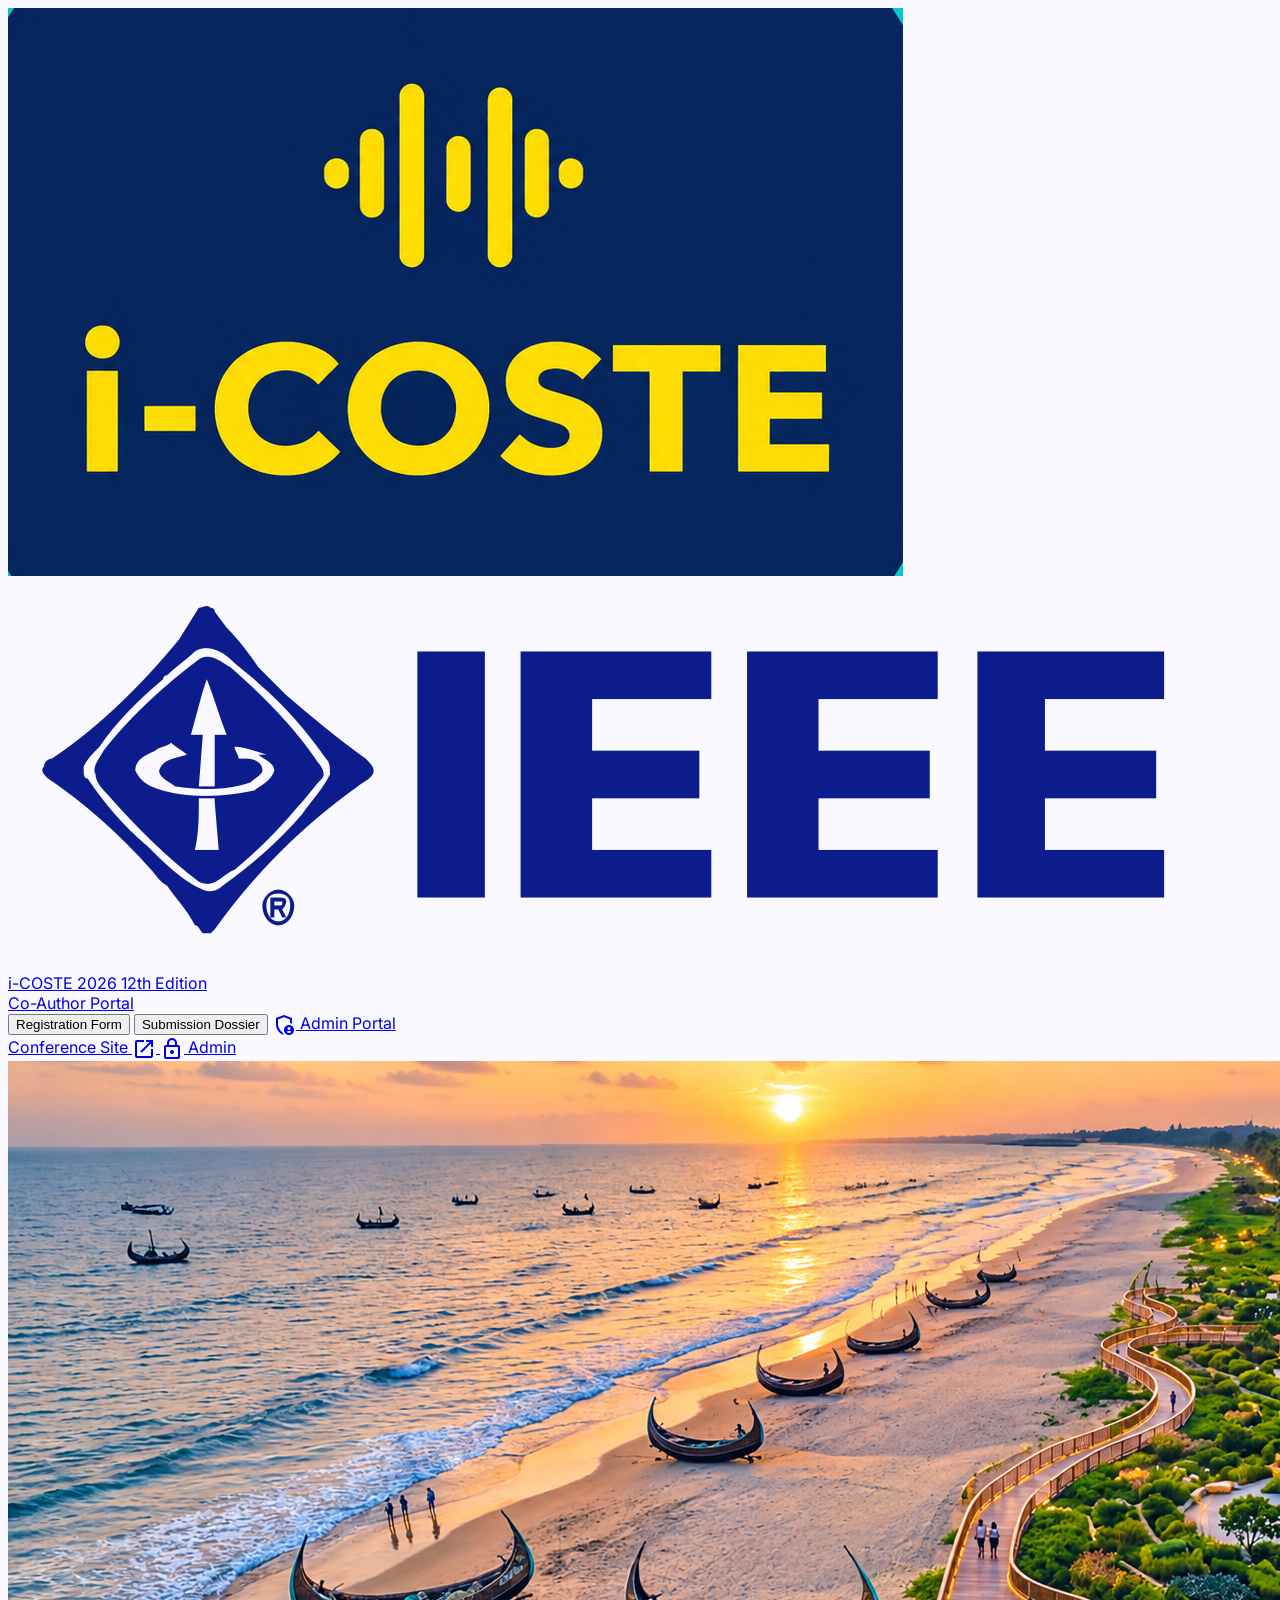
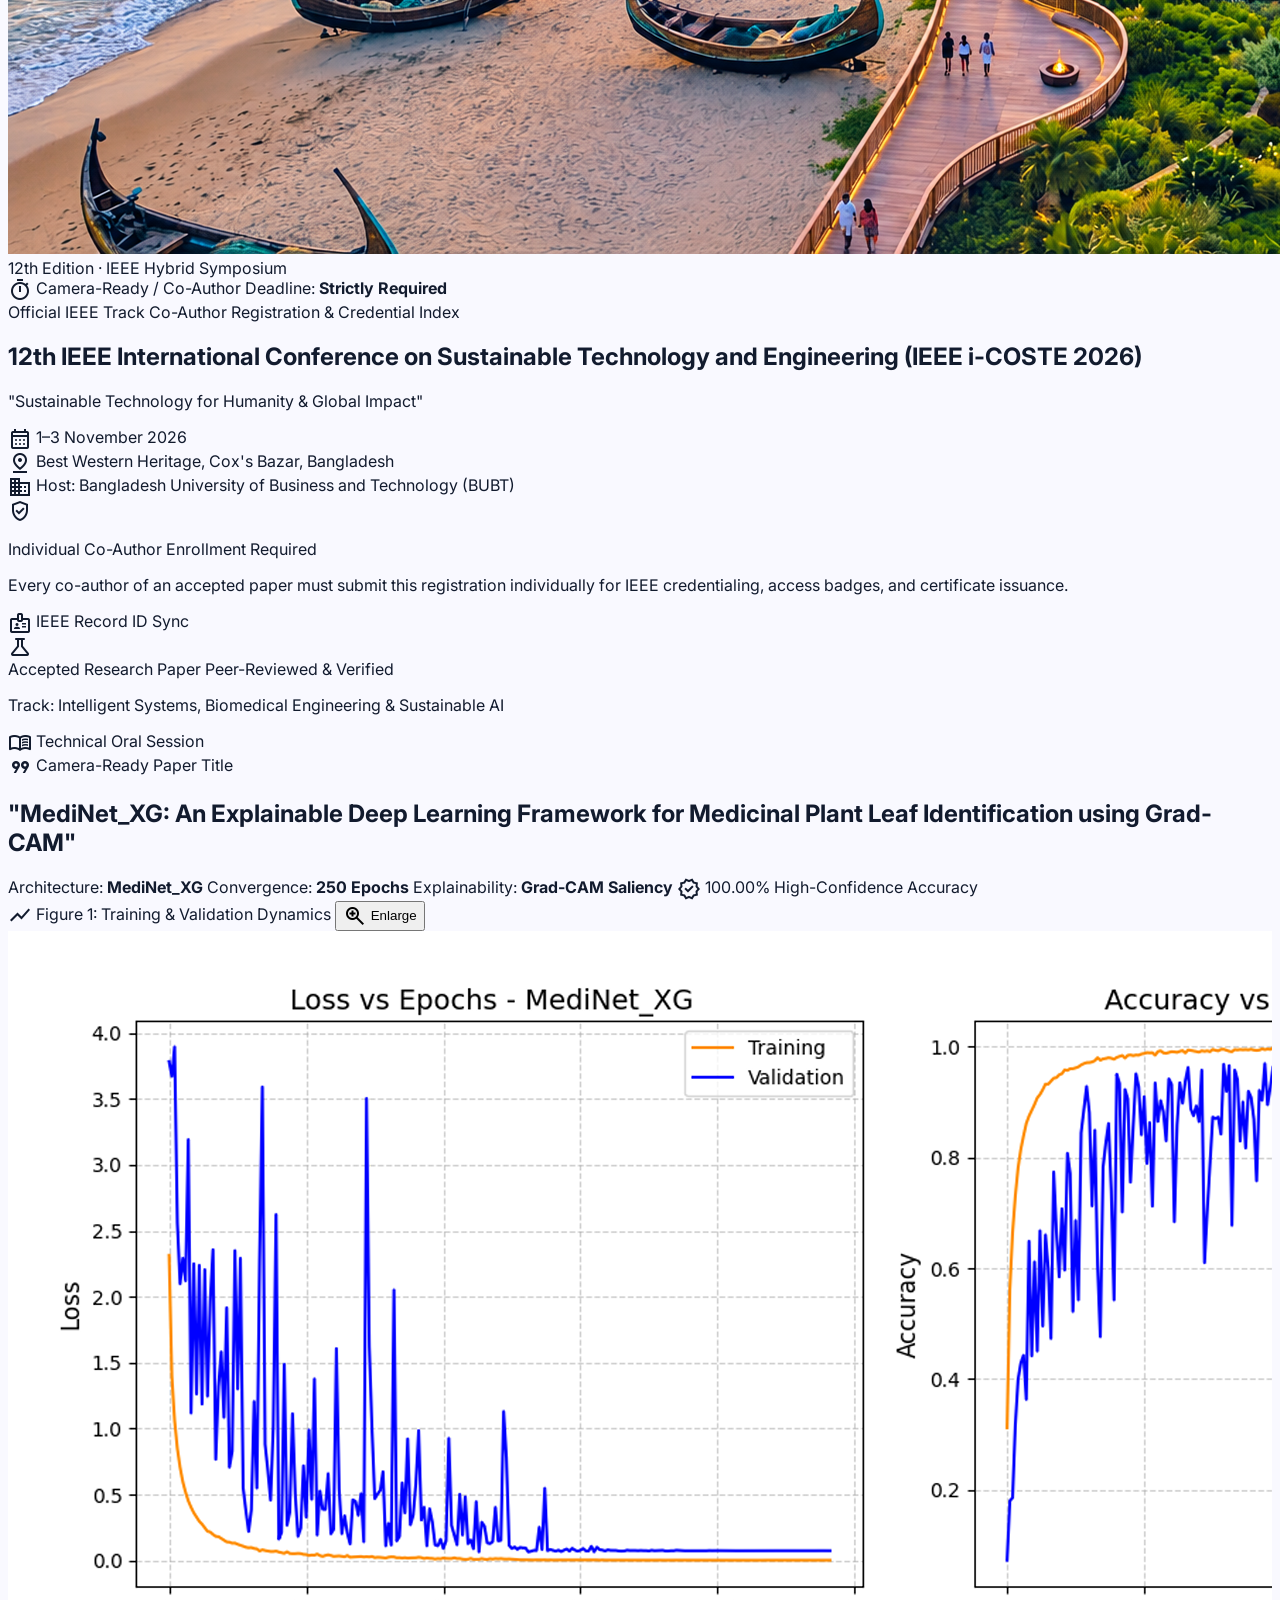
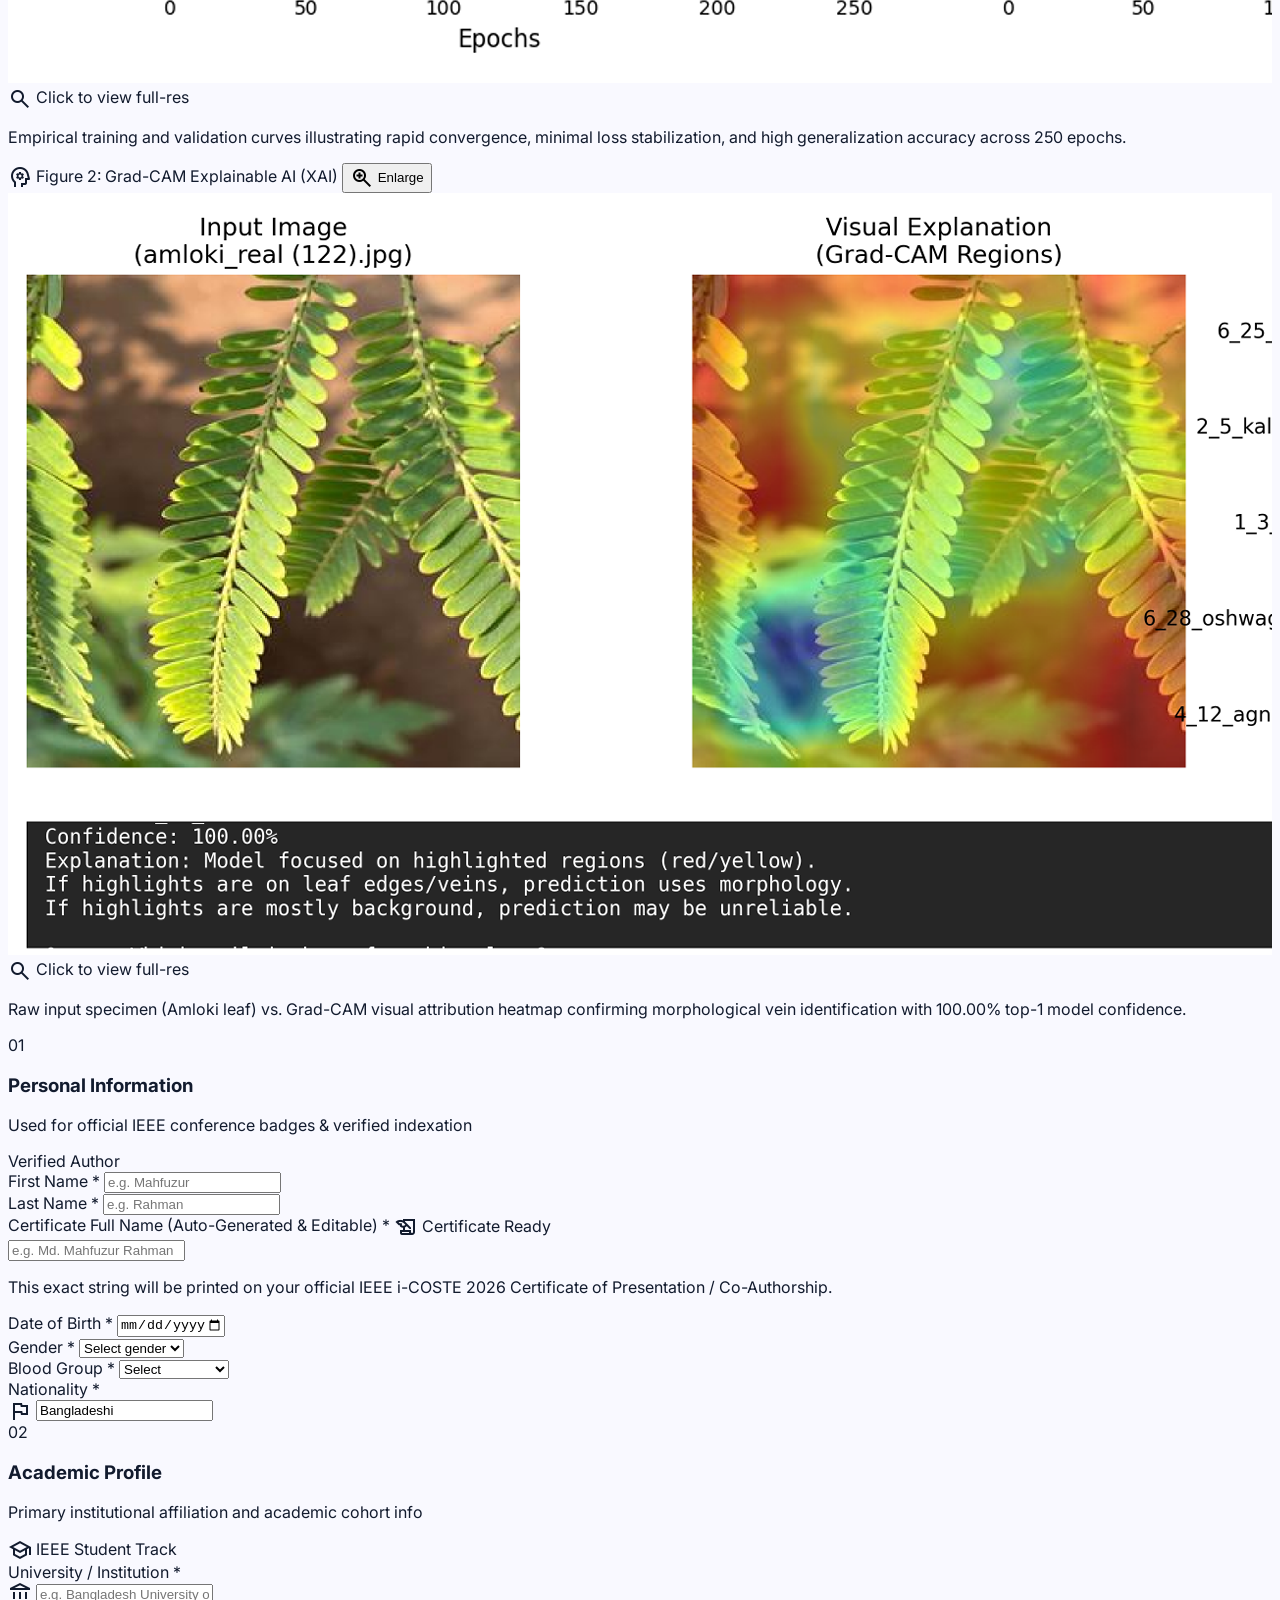
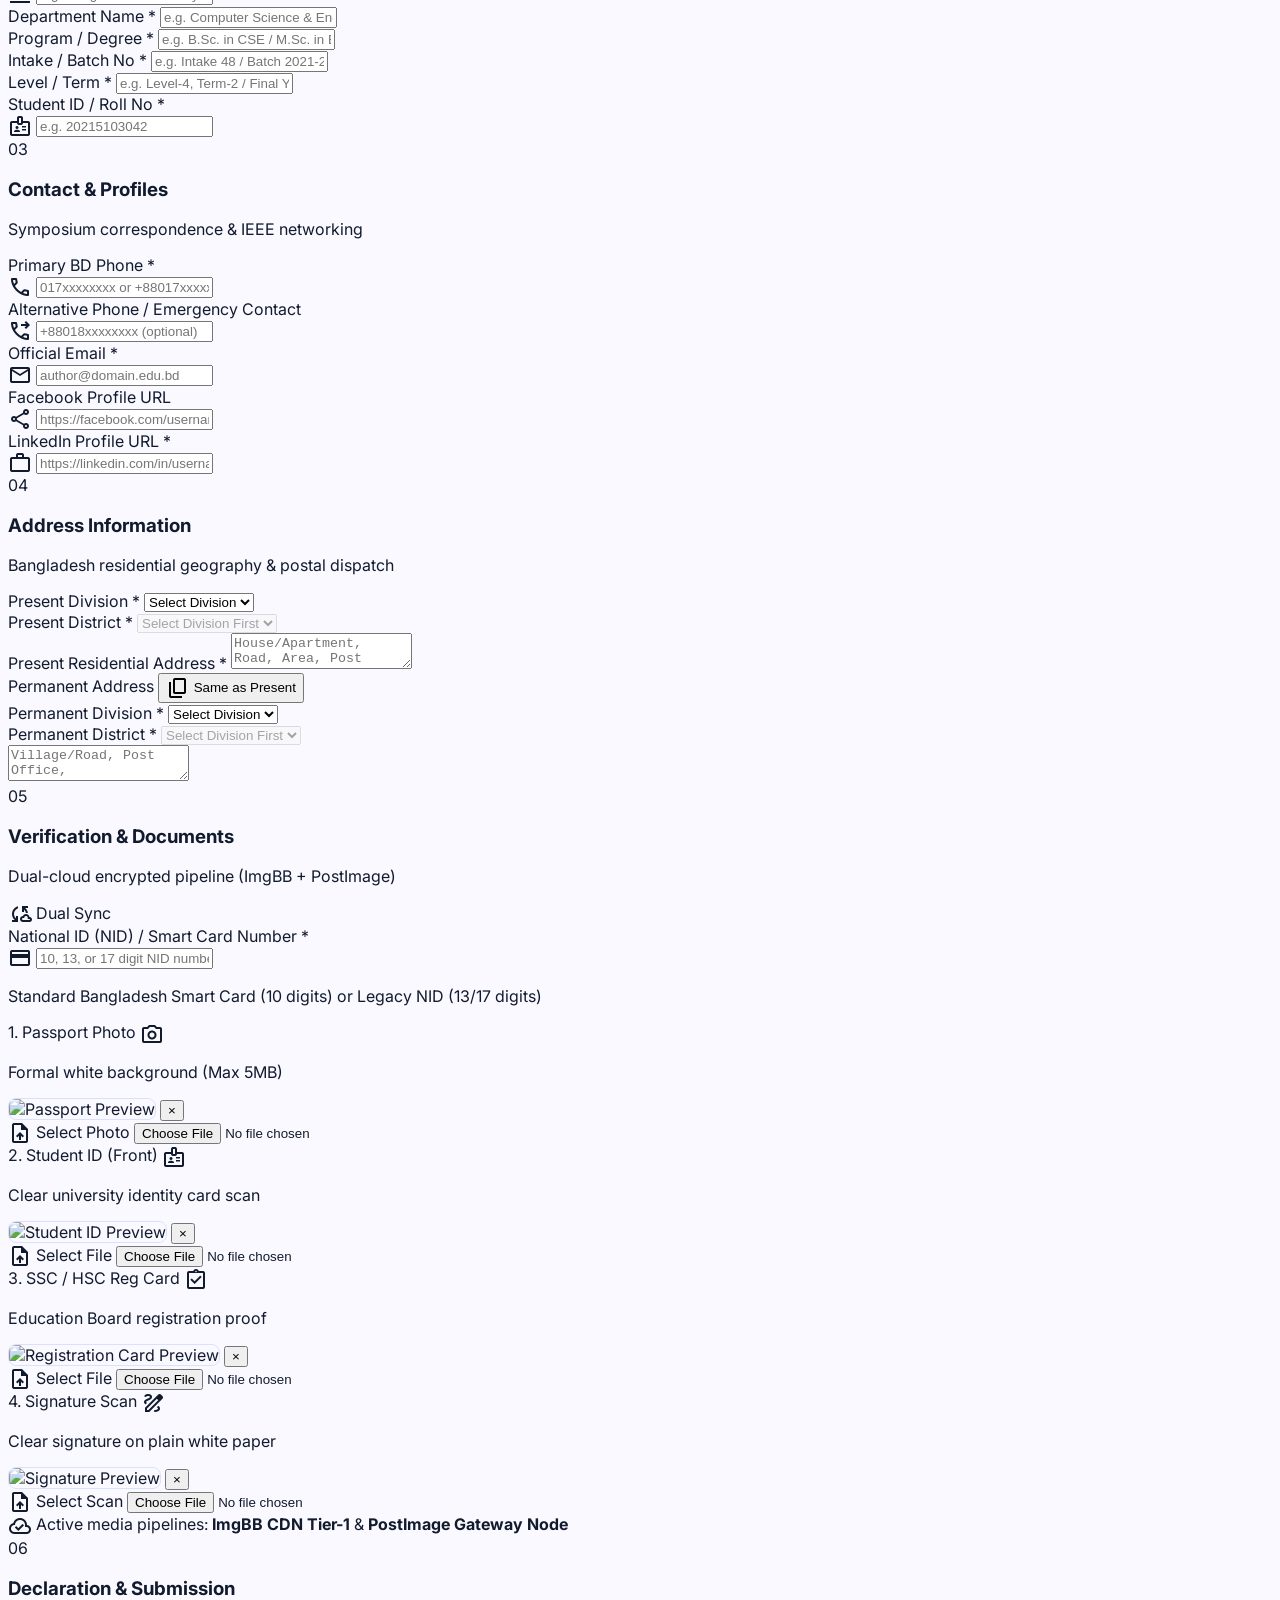
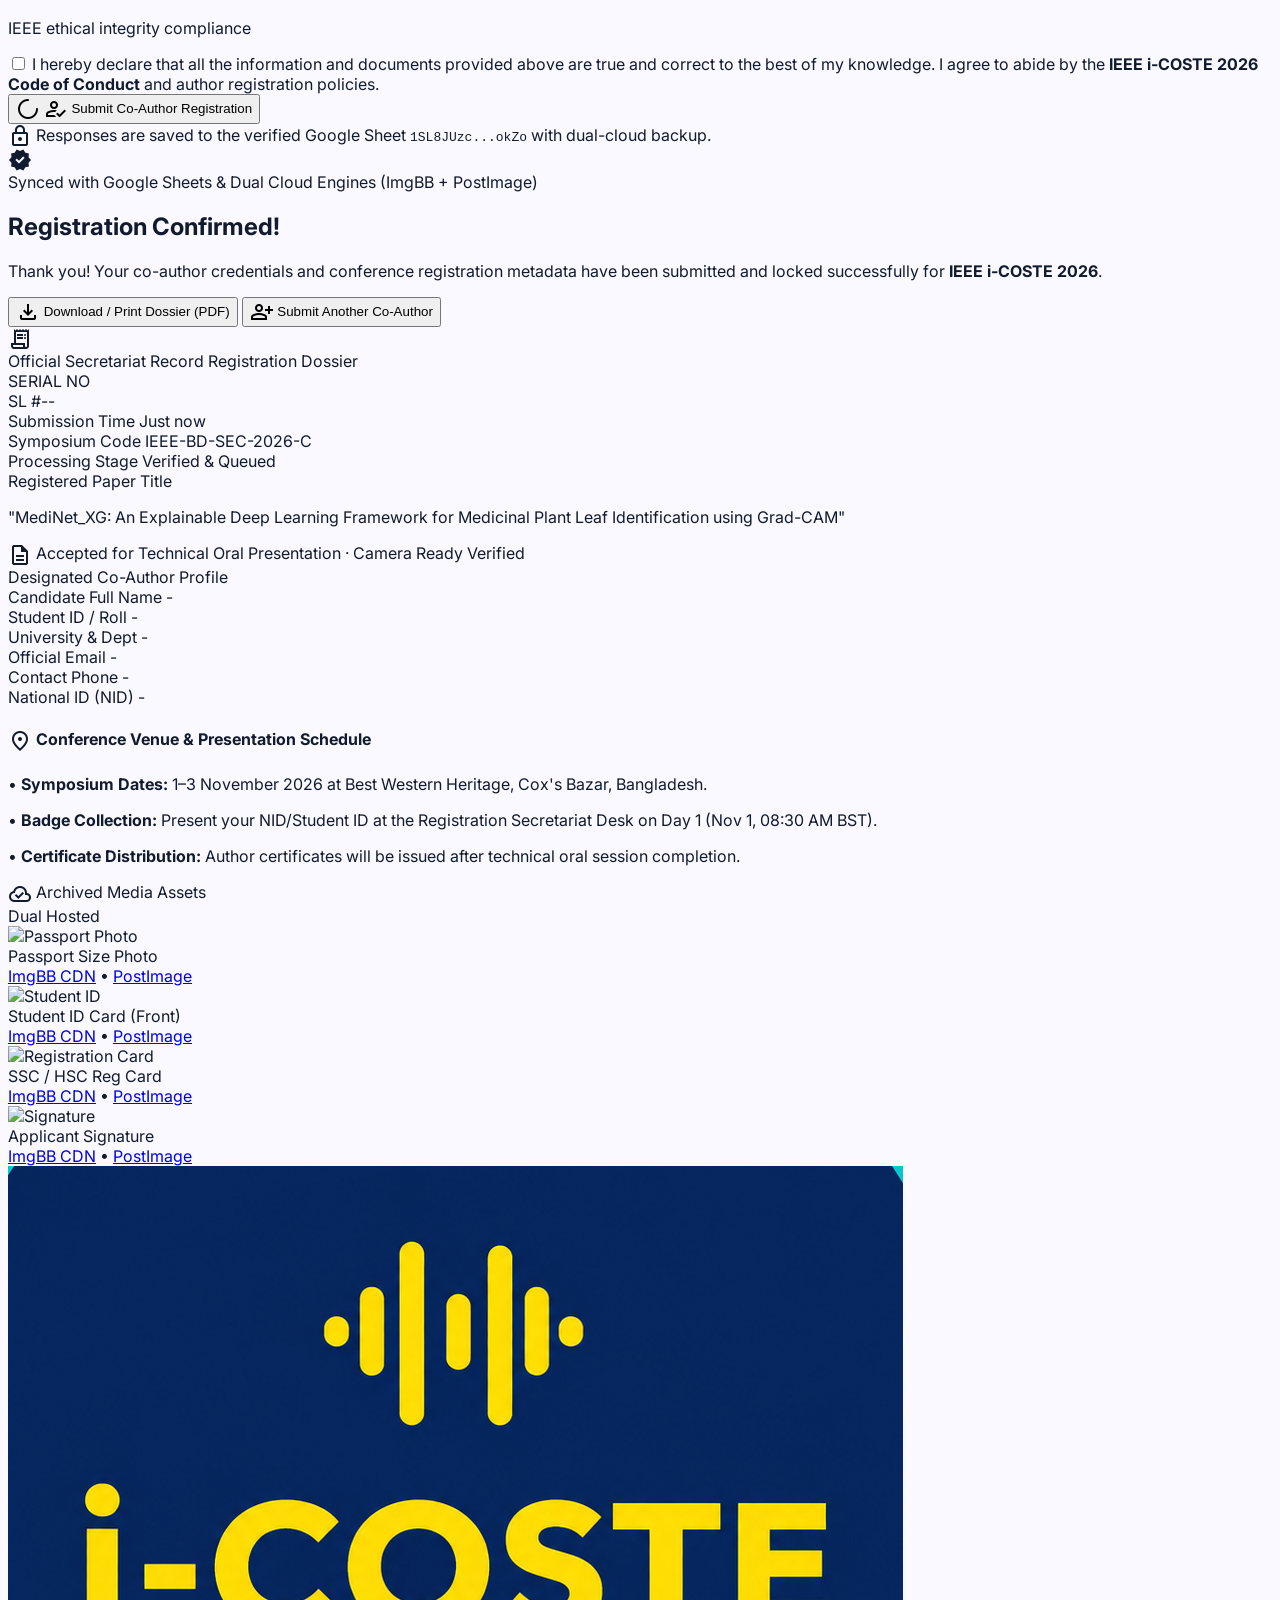
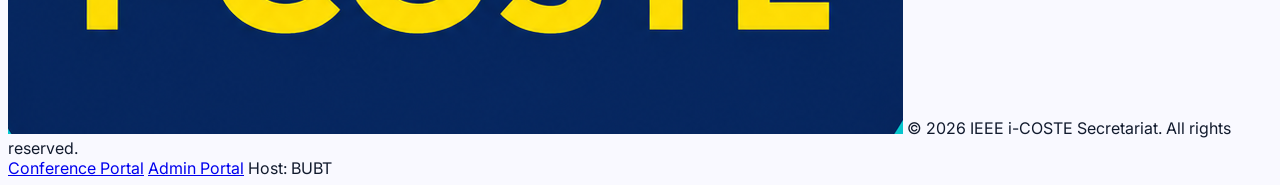
==== commit d3be5e2f: "Add picture download buttons, individual user CSV export, executive dossier modal, and interactive a" ====
--- a/index.html
+++ b/index.html
@@ -12,7 +12,7 @@
   <!-- Google Fonts: Inter & Material Symbols Outlined -->
   <link rel="preconnect" href="https://fonts.googleapis.com">
   <link rel="preconnect" href="https://fonts.gstatic.com" crossorigin>
-  <link href="https://fonts.googleapis.com/css2?family=Inter:wght@300;400;500;600;700;800&display=swap" rel="stylesheet">
+  <link href="https://fonts.googleapis.com/css2?family=Inter:wght@300;400;500;600;700;800;900&display=swap" rel="stylesheet">
   <link href="https://fonts.googleapis.com/css2?family=Material+Symbols+Outlined:opsz,wght,FILL,GRAD@20..48,100..700,0..1,-50..200" rel="stylesheet">
 
   <!-- Tailwind CSS CDN -->
@@ -78,18 +78,18 @@
 <body class="bg-surface font-sans text-on-surface min-h-screen flex flex-col antialiased selection:bg-primary-fixed selection:text-primary">
 
   <!-- Top Sticky Navigation Bar -->
-  <header class="fixed top-0 left-0 right-0 z-50 bg-surface-container-lowest/95 backdrop-blur-xl shadow-[0_1px_8px_rgba(0,0,0,0.05)] border-b border-surface-container-high/60">
+  <header class="fixed top-0 left-0 right-0 z-50 bg-surface-container-lowest/95 backdrop-blur-xl shadow-[0_1px_8px_rgba(0,0,0,0.05)] border-b border-surface-container-high/60 transition-all">
     <div class="h-16 max-w-[1280px] mx-auto px-4 sm:px-6 lg:px-8 flex items-center justify-between gap-4">
       
       <!-- Brand & Logos -->
       <a href="index.html" class="flex items-center gap-3 group">
         <img alt="i-COSTE 2026 Logo" class="h-9 w-auto object-contain transition-transform group-hover:scale-105" src="assets/i-coste_logo.png">
         <div class="h-7 w-[1px] bg-outline-variant/60 hidden sm:block"></div>
-        <img alt="IEEE Logo" class="h-6 w-auto object-contain hidden sm:block" src="assets/IEEE_logo.png">
+        <img alt="IEEE Logo" class="h-6 w-auto object-contain hidden sm:block transition-transform group-hover:scale-105" src="assets/IEEE_logo.png">
         <div class="flex flex-col">
           <div class="flex items-center gap-1.5">
-            <span class="font-bold text-primary leading-none text-base tracking-tight">i-COSTE 2026</span>
-            <span class="hidden md:inline-flex items-center px-2 py-0.5 rounded-full bg-primary-fixed text-primary font-semibold text-[11px]">12th Edition</span>
+            <span class="font-extrabold text-primary leading-none text-base tracking-tight">i-COSTE 2026</span>
+            <span class="hidden md:inline-flex items-center px-2 py-0.5 rounded-full bg-primary-fixed text-primary font-bold text-[11px]">12th Edition</span>
           </div>
           <span class="text-[11px] text-on-surface-variant font-medium tracking-wide uppercase">Co-Author Portal</span>
         </div>
@@ -97,13 +97,13 @@
 
       <!-- Desktop Navigation Links -->
       <nav class="hidden lg:flex items-center gap-1.5" id="main-nav">
-        <button id="nav-tab-form" class="px-3.5 py-2 rounded-lg text-sm font-semibold transition-all bg-primary-container text-on-primary shadow-xs">
+        <button id="nav-tab-form" class="btn-interactive px-4 py-2 rounded-xl text-sm font-bold transition-all bg-primary-container text-on-primary shadow-xs">
           Registration Form
         </button>
-        <button id="nav-tab-confirmation" class="px-3.5 py-2 rounded-lg text-sm font-medium text-on-surface-variant hover:bg-surface-container-high hover:text-on-surface transition-all">
+        <button id="nav-tab-confirmation" class="btn-interactive px-4 py-2 rounded-xl text-sm font-semibold text-on-surface-variant hover:bg-surface-container-high hover:text-on-surface transition-all">
           Submission Dossier
         </button>
-        <a href="admin.html" class="px-3.5 py-2 rounded-lg text-sm font-medium text-on-surface-variant hover:bg-surface-container-high hover:text-on-surface transition-all flex items-center gap-1.5">
+        <a href="admin.html" class="btn-interactive px-4 py-2 rounded-xl text-sm font-semibold text-on-surface-variant hover:bg-surface-container-high hover:text-on-surface transition-all flex items-center gap-1.5">
           <span class="material-symbols-outlined text-[18px]">admin_panel_settings</span>
           Admin Portal
         </a>
@@ -111,11 +111,11 @@
 
       <!-- External Quick Links & Actions -->
       <div class="flex items-center gap-2.5">
-        <a class="hidden sm:inline-flex items-center gap-1 px-3 py-1.5 rounded-lg text-xs font-semibold text-on-surface-variant hover:text-primary hover:bg-surface-container transition-all" href="https://i-coste.org" target="_blank" rel="noopener noreferrer">
+        <a class="btn-secondary-interactive hidden sm:inline-flex items-center gap-1 px-3 py-1.5 rounded-xl text-xs font-semibold text-on-surface-variant hover:text-primary transition-all border border-transparent hover:border-outline-variant/40" href="https://i-coste.org" target="_blank" rel="noopener noreferrer">
           Conference Site
           <span class="material-symbols-outlined text-[15px]">open_in_new</span>
         </a>
-        <a class="inline-flex items-center gap-1.5 px-3.5 py-2 rounded-lg bg-surface-container-high hover:bg-surface-container-highest text-primary text-xs font-semibold transition-all" href="admin.html">
+        <a class="btn-interactive inline-flex items-center gap-1.5 px-3.5 py-2 rounded-xl bg-surface-container-high hover:bg-surface-container-highest text-primary text-xs font-bold transition-all shadow-2xs" href="admin.html">
           <span class="material-symbols-outlined text-[17px]">lock</span>
           <span>Admin</span>
         </a>
@@ -132,10 +132,10 @@
     <div id="registration-view" class="flex flex-col w-full">
 
       <!-- Immersive Conference Panoramic Hero Header -->
-      <section class="relative w-full rounded-2xl overflow-hidden shadow-lg mb-6 border border-surface-container-high/60">
+      <section class="interactive-card relative w-full rounded-3xl overflow-hidden shadow-lg mb-6 border border-surface-container-high/60 group">
         <div class="relative w-full h-[320px] sm:h-[360px] md:h-[390px] bg-inverse-surface">
           <!-- Background Banner (Banner2 / Panoramic visual) -->
-          <img alt="Cox's Bazar Sunset Panoramic Promenade" class="w-full h-full object-cover object-center transform scale-105 filter brightness-90 contrast-105" src="assets/banner2.png">
+          <img alt="Cox's Bazar Sunset Panoramic Promenade" class="w-full h-full object-cover object-center transform scale-100 group-hover:scale-105 transition-transform duration-700 filter brightness-90 contrast-105" src="assets/banner2.png">
           
           <!-- Architectural Gradient Scrim -->
           <div class="absolute inset-0 bg-gradient-to-r from-inverse-surface/95 via-inverse-surface/75 to-transparent"></div>
@@ -146,21 +146,21 @@
             
             <!-- Top Metadata Badges -->
             <div class="flex flex-wrap items-center justify-between gap-3">
-              <div class="inline-flex items-center gap-2 px-3 py-1.5 rounded-full bg-white/15 backdrop-blur-md text-white font-medium text-xs">
+              <div class="inline-flex items-center gap-2 px-3.5 py-1.5 rounded-full bg-white/15 backdrop-blur-md text-white font-semibold text-xs shadow-xs">
                 <span class="inline-block w-2 h-2 rounded-full bg-secondary-container animate-pulse"></span>
                 12th Edition · IEEE Hybrid Symposium
               </div>
-              <div class="inline-flex items-center gap-1.5 px-3.5 py-1.5 rounded-full bg-error-container text-on-error-container shadow-md font-semibold text-xs tracking-wide">
+              <div class="inline-flex items-center gap-1.5 px-3.5 py-1.5 rounded-full bg-error-container text-on-error-container shadow-md font-bold text-xs tracking-wide">
                 <span class="material-symbols-outlined text-[16px] text-error">timer</span>
-                <span>Camera-Ready / Co-Author Deadline: <strong class="font-bold">Strictly Required</strong></span>
+                <span>Camera-Ready / Co-Author Deadline: <strong class="font-black">Strictly Required</strong></span>
               </div>
             </div>
 
             <!-- Conference Typography -->
             <div class="max-w-3xl space-y-2.5">
               <div class="flex items-center gap-2.5">
-                <span class="px-2.5 py-0.5 rounded bg-primary-container text-on-primary font-bold text-[10px] tracking-widest uppercase">Official IEEE Track</span>
-                <span class="text-surface-container-highest/90 text-xs">Co-Author Registration &amp; Credential Index</span>
+                <span class="px-2.5 py-0.5 rounded-md bg-primary-container text-on-primary font-extrabold text-[10px] tracking-widest uppercase shadow-2xs">Official IEEE Track</span>
+                <span class="text-surface-container-highest/90 text-xs font-medium">Co-Author Registration &amp; Credential Index</span>
               </div>
               <h1 class="text-2xl sm:text-3xl md:text-4xl font-extrabold leading-tight tracking-tight text-white drop-shadow-sm">
                 12th IEEE International Conference on Sustainable Technology and Engineering
@@ -192,9 +192,9 @@
       </section>
 
       <!-- Mandatory Guidance Advisory Callout -->
-      <div class="w-full bg-surface-container-lowest rounded-xl p-4 sm:p-5 shadow-sm mb-6 border border-surface-container-high/80 flex flex-col sm:flex-row items-start sm:items-center justify-between gap-4">
+      <div class="interactive-card w-full bg-surface-container-lowest rounded-2xl p-4 sm:p-5 shadow-sm mb-6 border border-surface-container-high/80 flex flex-col sm:flex-row items-start sm:items-center justify-between gap-4">
         <div class="flex items-start sm:items-center gap-3.5">
-          <div class="w-10 h-10 rounded-xl bg-primary-fixed flex items-center justify-center shrink-0 text-primary">
+          <div class="w-10 h-10 rounded-xl bg-primary-fixed flex items-center justify-center shrink-0 text-primary shadow-xs">
             <span class="material-symbols-outlined text-[24px]">verified_user</span>
           </div>
           <div>
@@ -207,7 +207,7 @@
           </div>
         </div>
         <div class="flex items-center gap-2 shrink-0 self-end sm:self-center">
-          <span class="inline-flex items-center gap-1.5 px-3 py-1.5 rounded-full bg-surface-container text-primary font-semibold text-xs">
+          <span class="inline-flex items-center gap-1.5 px-3 py-1.5 rounded-full bg-surface-container text-primary font-bold text-xs shadow-2xs">
             <span class="material-symbols-outlined text-[16px]">badge</span>
             IEEE Record ID Sync
           </span>
@@ -217,7 +217,7 @@
       <!-- ======================================================== -->
       <!-- STYLISH ACCEPTED PAPER SHOWCASE & RESEARCH FIGURES CARD -->
       <!-- ======================================================== -->
-      <section class="bg-surface-container-lowest rounded-[20px] p-6 sm:p-8 shadow-sm hover:shadow-md transition-shadow mb-6 border border-primary/20 relative overflow-hidden">
+      <section class="interactive-card bg-surface-container-lowest rounded-3xl p-6 sm:p-8 shadow-sm hover:shadow-md transition-shadow mb-6 border border-primary/25 relative overflow-hidden">
         
         <!-- Ambient Background Glow -->
         <div class="absolute -right-20 -top-20 w-80 h-80 rounded-full bg-primary-fixed/25 blur-3xl pointer-events-none"></div>
@@ -233,9 +233,9 @@
               </span>
               <div>
                 <div class="flex items-center gap-2">
-                  <span class="px-2.5 py-0.5 rounded-md bg-primary-fixed text-primary font-bold text-[10px] tracking-wider uppercase">Accepted Research Paper</span>
-                  <span class="inline-flex items-center gap-1 px-2 py-0.5 rounded-md bg-emerald-50 text-emerald-700 border border-emerald-200 font-semibold text-[10px]">
-                    <span class="w-1.5 h-1.5 rounded-full bg-emerald-500 animate-pulse"></span>
+                  <span class="px-2.5 py-0.5 rounded-md bg-primary-fixed text-primary font-extrabold text-[10px] tracking-wider uppercase">Accepted Research Paper</span>
+                  <span class="inline-flex items-center gap-1 px-2.5 py-0.5 rounded-md bg-emerald-50 text-emerald-700 border border-emerald-200 font-bold text-[10px]">
+                    <span class="w-1.5 h-1.5 rounded-full bg-emerald-500 pulse-glow-green"></span>
                     Peer-Reviewed &amp; Verified
                   </span>
                 </div>
@@ -244,7 +244,7 @@
             </div>
 
             <div class="flex items-center gap-2">
-              <span class="px-3 py-1 rounded-full bg-surface-container-low text-on-surface-variant font-medium text-xs flex items-center gap-1">
+              <span class="px-3 py-1 rounded-full bg-surface-container-low text-on-surface-variant font-semibold text-xs flex items-center gap-1 shadow-2xs">
                 <span class="material-symbols-outlined text-[15px] text-primary">menu_book</span>
                 Technical Oral Session
               </span>
@@ -254,8 +254,8 @@
           <!-- Stylish Paper Title Display -->
           <div class="p-5 sm:p-6 rounded-2xl bg-gradient-to-br from-surface-container-low via-surface-container-lowest to-surface-container-low border border-primary-fixed-dim/50 shadow-inner">
             <div class="flex items-center gap-2 mb-2">
-              <span class="material-symbols-outlined text-primary text-[20px]">format_quote</span>
-              <span class="text-xs font-bold uppercase tracking-wider text-primary">Camera-Ready Paper Title</span>
+              <span class="material-symbols-outlined text-primary text-[22px]">format_quote</span>
+              <span class="text-xs font-extrabold uppercase tracking-wider text-primary">Camera-Ready Paper Title</span>
             </div>
             <h2 id="showcase-paper-title" class="text-xl sm:text-2xl md:text-3xl font-extrabold text-on-surface leading-snug tracking-tight">
               "MediNet_XG: An Explainable Deep Learning Framework for Medicinal Plant Leaf Identification using Grad-CAM"
@@ -270,7 +270,7 @@
               <span class="px-2.5 py-1 rounded-lg bg-surface-container text-on-surface text-xs font-semibold">
                 Explainability: <strong>Grad-CAM Saliency</strong>
               </span>
-              <span class="px-2.5 py-1 rounded-lg bg-emerald-100 text-emerald-800 text-xs font-bold flex items-center gap-1">
+              <span class="px-2.5 py-1 rounded-lg bg-emerald-100 text-emerald-800 text-xs font-bold flex items-center gap-1 shadow-2xs">
                 <span class="material-symbols-outlined text-[14px]">verified</span>
                 100.00% High-Confidence Accuracy
               </span>
@@ -281,23 +281,23 @@
           <div class="grid grid-cols-1 md:grid-cols-2 gap-5 pt-2">
             
             <!-- Figure 1 Card: Loss and Accuracy Curves -->
-            <div class="bg-surface-container-low rounded-xl p-4 border border-surface-container-high flex flex-col justify-between group hover:border-primary/40 transition-all shadow-xs">
+            <div class="interactive-card bg-surface-container-low rounded-2xl p-4 border border-surface-container-high flex flex-col justify-between group hover:border-primary/40 transition-all shadow-xs">
               <div>
                 <div class="flex items-center justify-between mb-2">
                   <span class="inline-flex items-center gap-1 text-xs font-bold text-primary uppercase tracking-wide">
                     <span class="material-symbols-outlined text-[16px]">show_chart</span>
                     Figure 1: Training &amp; Validation Dynamics
                   </span>
-                  <button type="button" class="text-on-surface-variant hover:text-primary transition-colors flex items-center gap-1 text-xs font-medium cursor-pointer" onclick="openLightbox('assets/result_graph.png', 'Figure 1: Loss vs Epochs & Accuracy vs Epochs across 250 Epochs for MediNet_XG')">
+                  <button type="button" class="btn-interactive text-on-surface-variant hover:text-primary transition-colors flex items-center gap-1 text-xs font-semibold cursor-pointer" onclick="openLightbox('assets/result_graph.png', 'Figure 1: Loss vs Epochs & Accuracy vs Epochs across 250 Epochs for MediNet_XG')">
                     <span class="material-symbols-outlined text-[16px]">zoom_in</span>
                     <span>Enlarge</span>
                   </button>
                 </div>
-                <div class="relative overflow-hidden rounded-lg bg-surface-container-lowest border border-surface-container-high cursor-pointer" onclick="openLightbox('assets/result_graph.png', 'Figure 1: Loss vs Epochs & Accuracy vs Epochs across 250 Epochs for MediNet_XG')">
-                  <img src="assets/result_graph.png" alt="Loss and Accuracy vs Epochs for MediNet_XG" class="w-full h-48 sm:h-56 object-contain p-2 group-hover:scale-[1.02] transition-transform">
-                  <div class="absolute bottom-2 right-2 px-2 py-0.5 rounded bg-inverse-surface/80 backdrop-blur-sm text-white text-[10px] font-medium flex items-center gap-1">
-                    <span class="material-symbols-outlined text-[12px]">search</span>
-                    Click to view
+                <div class="figure-container rounded-xl bg-surface-container-lowest border border-surface-container-high cursor-pointer shadow-2xs" onclick="openLightbox('assets/result_graph.png', 'Figure 1: Loss vs Epochs & Accuracy vs Epochs across 250 Epochs for MediNet_XG')">
+                  <img src="assets/result_graph.png" alt="Loss and Accuracy vs Epochs for MediNet_XG" class="w-full h-48 sm:h-56 object-contain p-2">
+                  <div class="absolute bottom-2 right-2 px-2.5 py-1 rounded-lg bg-inverse-surface/85 backdrop-blur-sm text-white text-[10px] font-bold flex items-center gap-1 shadow-xs">
+                    <span class="material-symbols-outlined text-[13px]">search</span>
+                    Click to view full-res
                   </div>
                 </div>
               </div>
@@ -307,23 +307,23 @@
             </div>
 
             <!-- Figure 2 Card: Grad-CAM Explainable AI -->
-            <div class="bg-surface-container-low rounded-xl p-4 border border-surface-container-high flex flex-col justify-between group hover:border-primary/40 transition-all shadow-xs">
+            <div class="interactive-card bg-surface-container-low rounded-2xl p-4 border border-surface-container-high flex flex-col justify-between group hover:border-primary/40 transition-all shadow-xs">
               <div>
                 <div class="flex items-center justify-between mb-2">
                   <span class="inline-flex items-center gap-1 text-xs font-bold text-primary uppercase tracking-wide">
                     <span class="material-symbols-outlined text-[16px]">psychology</span>
                     Figure 2: Grad-CAM Explainable AI (XAI)
                   </span>
-                  <button type="button" class="text-on-surface-variant hover:text-primary transition-colors flex items-center gap-1 text-xs font-medium cursor-pointer" onclick="openLightbox('assets/result.png', 'Figure 2: Visual Explanation and Grad-CAM Regions for Amloki Leaf Specimen (100% Confidence)')">
+                  <button type="button" class="btn-interactive text-on-surface-variant hover:text-primary transition-colors flex items-center gap-1 text-xs font-semibold cursor-pointer" onclick="openLightbox('assets/result.png', 'Figure 2: Visual Explanation and Grad-CAM Regions for Amloki Leaf Specimen (100% Confidence)')">
                     <span class="material-symbols-outlined text-[16px]">zoom_in</span>
                     <span>Enlarge</span>
                   </button>
                 </div>
-                <div class="relative overflow-hidden rounded-lg bg-surface-container-lowest border border-surface-container-high cursor-pointer" onclick="openLightbox('assets/result.png', 'Figure 2: Visual Explanation and Grad-CAM Regions for Amloki Leaf Specimen (100% Confidence)')">
-                  <img src="assets/result.png" alt="Grad-CAM Visual Explanation and Class Probabilities" class="w-full h-48 sm:h-56 object-contain p-2 group-hover:scale-[1.02] transition-transform">
-                  <div class="absolute bottom-2 right-2 px-2 py-0.5 rounded bg-inverse-surface/80 backdrop-blur-sm text-white text-[10px] font-medium flex items-center gap-1">
-                    <span class="material-symbols-outlined text-[12px]">search</span>
-                    Click to view
+                <div class="figure-container rounded-xl bg-surface-container-lowest border border-surface-container-high cursor-pointer shadow-2xs" onclick="openLightbox('assets/result.png', 'Figure 2: Visual Explanation and Grad-CAM Regions for Amloki Leaf Specimen (100% Confidence)')">
+                  <img src="assets/result.png" alt="Grad-CAM Visual Explanation and Class Probabilities" class="w-full h-48 sm:h-56 object-contain p-2">
+                  <div class="absolute bottom-2 right-2 px-2.5 py-1 rounded-lg bg-inverse-surface/85 backdrop-blur-sm text-white text-[10px] font-bold flex items-center gap-1 shadow-xs">
+                    <span class="material-symbols-outlined text-[13px]">search</span>
+                    Click to view full-res
                   </div>
                 </div>
               </div>
@@ -346,16 +346,16 @@
         <div class="lg:col-span-7 flex flex-col gap-6">
 
           <!-- CARD 01: Personal Information -->
-          <div class="bg-surface-container-lowest rounded-[20px] p-6 sm:p-8 shadow-sm hover:shadow-md transition-shadow border border-surface-container-high/60">
+          <div class="interactive-card bg-surface-container-lowest rounded-3xl p-6 sm:p-8 shadow-sm hover:shadow-md border border-surface-container-high/60">
             <div class="flex items-center justify-between pb-4 mb-6 border-b border-surface-container-high">
               <div class="flex items-center gap-3">
-                <span class="w-8 h-8 rounded-lg bg-primary text-on-primary flex items-center justify-center font-bold text-sm">01</span>
+                <span class="w-8 h-8 rounded-xl bg-primary text-on-primary flex items-center justify-center font-bold text-sm shadow-xs">01</span>
                 <div>
                   <h3 class="text-lg font-bold text-on-surface leading-tight">Personal Information</h3>
                   <p class="text-xs text-on-surface-variant">Used for official IEEE conference badges &amp; verified indexation</p>
                 </div>
               </div>
-              <span class="px-2.5 py-1 rounded bg-secondary-fixed text-primary font-semibold text-xs">Verified Author</span>
+              <span class="px-2.5 py-1 rounded-full bg-secondary-fixed text-primary font-bold text-xs shadow-2xs">Verified Author</span>
             </div>
 
             <div class="space-y-4">
@@ -363,30 +363,30 @@
               <!-- First & Last Name (2-col) -->
               <div class="grid grid-cols-1 sm:grid-cols-2 gap-4">
                 <div>
-                  <label class="block text-xs font-semibold text-on-surface mb-1.5" for="firstName">
+                  <label class="block text-xs font-bold text-on-surface mb-1.5" for="firstName">
                     First Name <span class="text-error font-bold">*</span>
                   </label>
-                  <input type="text" id="firstName" name="firstName" required placeholder="e.g. Mahfuzur" class="w-full h-11 px-3.5 bg-surface rounded-lg text-sm text-on-surface focus:outline-none focus:ring-2 focus:ring-primary/40 focus:bg-surface-container-lowest transition-all border border-outline-variant/60">
-                </div>
-                <div>
-                  <label class="block text-xs font-semibold text-on-surface mb-1.5" for="lastName">
+                  <input type="text" id="firstName" name="firstName" required placeholder="e.g. Mahfuzur" class="input-animated w-full h-11 px-3.5 bg-surface rounded-xl text-sm text-on-surface border border-outline-variant/60">
+                </div>
+                <div>
+                  <label class="block text-xs font-bold text-on-surface mb-1.5" for="lastName">
                     Last Name <span class="text-error font-bold">*</span>
                   </label>
-                  <input type="text" id="lastName" name="lastName" required placeholder="e.g. Rahman" class="w-full h-11 px-3.5 bg-surface rounded-lg text-sm text-on-surface focus:outline-none focus:ring-2 focus:ring-primary/40 focus:bg-surface-container-lowest transition-all border border-outline-variant/60">
+                  <input type="text" id="lastName" name="lastName" required placeholder="e.g. Rahman" class="input-animated w-full h-11 px-3.5 bg-surface rounded-xl text-sm text-on-surface border border-outline-variant/60">
                 </div>
               </div>
 
               <!-- Certificate Full Name (Auto-Generated & Editable) -->
-              <div class="p-4 rounded-xl bg-surface-container-low border border-surface-container-high">
+              <div class="p-4 rounded-2xl bg-surface-container-low border border-surface-container-high shadow-2xs">
                 <div class="flex items-center justify-between mb-1.5">
                   <label class="block text-xs font-bold text-on-surface" for="fullName">
                     Certificate Full Name (Auto-Generated &amp; Editable) <span class="text-error font-bold">*</span>
                   </label>
-                  <span class="inline-flex items-center gap-1 text-[11px] text-primary font-semibold">
+                  <span class="inline-flex items-center gap-1 text-[11px] text-primary font-bold">
                     <span class="material-symbols-outlined text-[14px]">history_edu</span> Certificate Ready
                   </span>
                 </div>
-                <input type="text" id="fullName" name="fullName" required placeholder="e.g. Md. Mahfuzur Rahman" class="w-full h-11 px-3.5 bg-surface-container-lowest rounded-lg text-sm font-semibold text-primary focus:outline-none focus:ring-2 focus:ring-primary/40 transition-all border border-outline-variant/60 shadow-xs">
+                <input type="text" id="fullName" name="fullName" required placeholder="e.g. Md. Mahfuzur Rahman" class="input-animated w-full h-11 px-3.5 bg-surface-container-lowest rounded-xl text-sm font-bold text-primary border border-outline-variant/60 shadow-xs">
                 <p class="mt-1.5 text-[11px] text-on-surface-variant">
                   This exact string will be printed on your official IEEE i-COSTE 2026 Certificate of Presentation / Co-Authorship.
                 </p>
@@ -395,16 +395,16 @@
               <!-- Bio Grid: DOB, Gender, Blood Group (3-col) -->
               <div class="grid grid-cols-1 sm:grid-cols-3 gap-4">
                 <div>
-                  <label class="block text-xs font-semibold text-on-surface mb-1.5" for="dob">
+                  <label class="block text-xs font-bold text-on-surface mb-1.5" for="dob">
                     Date of Birth <span class="text-error font-bold">*</span>
                   </label>
-                  <input type="date" id="dob" name="dob" required class="w-full h-11 px-3 bg-surface rounded-lg text-sm text-on-surface focus:outline-none focus:ring-2 focus:ring-primary/40 focus:bg-surface-container-lowest transition-all border border-outline-variant/60">
-                </div>
-                <div>
-                  <label class="block text-xs font-semibold text-on-surface mb-1.5" for="gender">
+                  <input type="date" id="dob" name="dob" required class="input-animated w-full h-11 px-3 bg-surface rounded-xl text-sm text-on-surface border border-outline-variant/60">
+                </div>
+                <div>
+                  <label class="block text-xs font-bold text-on-surface mb-1.5" for="gender">
                     Gender <span class="text-error font-bold">*</span>
                   </label>
-                  <select id="gender" name="gender" required class="w-full h-11 px-3 bg-surface rounded-lg text-sm text-on-surface focus:outline-none focus:ring-2 focus:ring-primary/40 focus:bg-surface-container-lowest transition-all border border-outline-variant/60">
+                  <select id="gender" name="gender" required class="input-animated w-full h-11 px-3 bg-surface rounded-xl text-sm text-on-surface border border-outline-variant/60 cursor-pointer">
                     <option value="" disabled selected>Select gender</option>
                     <option value="Male">Male</option>
                     <option value="Female">Female</option>
@@ -412,10 +412,10 @@
                   </select>
                 </div>
                 <div>
-                  <label class="block text-xs font-semibold text-on-surface mb-1.5" for="bloodGroup">
+                  <label class="block text-xs font-bold text-on-surface mb-1.5" for="bloodGroup">
                     Blood Group <span class="text-error font-bold">*</span>
                   </label>
-                  <select id="bloodGroup" name="bloodGroup" required class="w-full h-11 px-3 bg-surface rounded-lg text-sm text-on-surface focus:outline-none focus:ring-2 focus:ring-primary/40 focus:bg-surface-container-lowest transition-all border border-outline-variant/60">
+                  <select id="bloodGroup" name="bloodGroup" required class="input-animated w-full h-11 px-3 bg-surface rounded-xl text-sm text-on-surface border border-outline-variant/60 cursor-pointer">
                     <option value="" disabled selected>Select</option>
                     <option value="A+">A+ (Positive)</option>
                     <option value="A-">A- (Negative)</option>
@@ -431,14 +431,14 @@
 
               <!-- Nationality -->
               <div>
-                <label class="block text-xs font-semibold text-on-surface mb-1.5" for="nationality">
+                <label class="block text-xs font-bold text-on-surface mb-1.5" for="nationality">
                   Nationality <span class="text-error font-bold">*</span>
                 </label>
                 <div class="relative">
                   <span class="absolute inset-y-0 left-0 pl-3.5 flex items-center pointer-events-none text-outline">
                     <span class="material-symbols-outlined text-[18px]">flag</span>
                   </span>
-                  <input type="text" id="nationality" name="nationality" required value="Bangladeshi" class="w-full h-11 pl-11 pr-4 bg-surface rounded-lg text-sm text-on-surface focus:outline-none focus:ring-2 focus:ring-primary/40 focus:bg-surface-container-lowest transition-all border border-outline-variant/60">
+                  <input type="text" id="nationality" name="nationality" required value="Bangladeshi" class="input-animated w-full h-11 pl-11 pr-4 bg-surface rounded-xl text-sm text-on-surface border border-outline-variant/60">
                 </div>
               </div>
 
@@ -446,17 +446,17 @@
           </div>
 
           <!-- CARD 02: Academic Profile -->
-          <div class="bg-surface-container-lowest rounded-[20px] p-6 sm:p-8 shadow-sm hover:shadow-md transition-shadow border border-surface-container-high/60">
+          <div class="interactive-card bg-surface-container-lowest rounded-3xl p-6 sm:p-8 shadow-sm hover:shadow-md border border-surface-container-high/60">
             <div class="flex items-center justify-between pb-4 mb-6 border-b border-surface-container-high">
               <div class="flex items-center gap-3">
-                <span class="w-8 h-8 rounded-lg bg-primary text-on-primary flex items-center justify-center font-bold text-sm">02</span>
+                <span class="w-8 h-8 rounded-xl bg-primary text-on-primary flex items-center justify-center font-bold text-sm shadow-xs">02</span>
                 <div>
                   <h3 class="text-lg font-bold text-on-surface leading-tight">Academic Profile</h3>
                   <p class="text-xs text-on-surface-variant">Primary institutional affiliation and academic cohort info</p>
                 </div>
               </div>
-              <span class="inline-flex items-center gap-1 px-2.5 py-1 rounded bg-surface-container text-on-surface-variant font-semibold text-xs">
-                <span class="material-symbols-outlined text-[14px]">school</span> IEEE Student Member Track
+              <span class="inline-flex items-center gap-1 px-3 py-1 rounded-full bg-surface-container text-on-surface-variant font-bold text-xs shadow-2xs">
+                <span class="material-symbols-outlined text-[14px]">school</span> IEEE Student Track
               </span>
             </div>
 
@@ -464,59 +464,59 @@
               
               <!-- University / Institution -->
               <div>
-                <label class="block text-xs font-semibold text-on-surface mb-1.5" for="universityName">
+                <label class="block text-xs font-bold text-on-surface mb-1.5" for="universityName">
                   University / Institution <span class="text-error font-bold">*</span>
                 </label>
                 <div class="relative">
                   <span class="absolute inset-y-0 left-0 pl-3.5 flex items-center pointer-events-none text-outline">
                     <span class="material-symbols-outlined text-[19px]">account_balance</span>
                   </span>
-                  <input type="text" id="universityName" name="universityName" required placeholder="e.g. Bangladesh University of Business and Technology (BUBT)" class="w-full h-11 pl-11 pr-4 bg-surface rounded-lg text-sm text-on-surface focus:outline-none focus:ring-2 focus:ring-primary/40 focus:bg-surface-container-lowest transition-all border border-outline-variant/60">
+                  <input type="text" id="universityName" name="universityName" required placeholder="e.g. Bangladesh University of Business and Technology (BUBT)" class="input-animated w-full h-11 pl-11 pr-4 bg-surface rounded-xl text-sm text-on-surface border border-outline-variant/60">
                 </div>
               </div>
 
               <!-- Department & Program 2-col -->
               <div class="grid grid-cols-1 sm:grid-cols-2 gap-4">
                 <div>
-                  <label class="block text-xs font-semibold text-on-surface mb-1.5" for="departmentName">
+                  <label class="block text-xs font-bold text-on-surface mb-1.5" for="departmentName">
                     Department Name <span class="text-error font-bold">*</span>
                   </label>
-                  <input type="text" id="departmentName" name="departmentName" required placeholder="e.g. Computer Science &amp; Engineering (CSE)" class="w-full h-11 px-3.5 bg-surface rounded-lg text-sm text-on-surface focus:outline-none focus:ring-2 focus:ring-primary/40 focus:bg-surface-container-lowest transition-all border border-outline-variant/60">
-                </div>
-                <div>
-                  <label class="block text-xs font-semibold text-on-surface mb-1.5" for="programDegree">
+                  <input type="text" id="departmentName" name="departmentName" required placeholder="e.g. Computer Science &amp; Engineering (CSE)" class="input-animated w-full h-11 px-3.5 bg-surface rounded-xl text-sm text-on-surface border border-outline-variant/60">
+                </div>
+                <div>
+                  <label class="block text-xs font-bold text-on-surface mb-1.5" for="programDegree">
                     Program / Degree <span class="text-error font-bold">*</span>
                   </label>
-                  <input type="text" id="programDegree" name="programDegree" required placeholder="e.g. B.Sc. in CSE / M.Sc. in EEE" class="w-full h-11 px-3.5 bg-surface rounded-lg text-sm text-on-surface focus:outline-none focus:ring-2 focus:ring-primary/40 focus:bg-surface-container-lowest transition-all border border-outline-variant/60">
+                  <input type="text" id="programDegree" name="programDegree" required placeholder="e.g. B.Sc. in CSE / M.Sc. in EEE" class="input-animated w-full h-11 px-3.5 bg-surface rounded-xl text-sm text-on-surface border border-outline-variant/60">
                 </div>
               </div>
 
               <!-- Batch & Level/Term 2-col -->
               <div class="grid grid-cols-1 sm:grid-cols-2 gap-4">
                 <div>
-                  <label class="block text-xs font-semibold text-on-surface mb-1.5" for="batch">
+                  <label class="block text-xs font-bold text-on-surface mb-1.5" for="batch">
                     Intake / Batch No <span class="text-error font-bold">*</span>
                   </label>
-                  <input type="text" id="batch" name="batch" required placeholder="e.g. Intake 48 / Batch 2021-25" class="w-full h-11 px-3.5 bg-surface rounded-lg text-sm text-on-surface focus:outline-none focus:ring-2 focus:ring-primary/40 focus:bg-surface-container-lowest transition-all border border-outline-variant/60">
-                </div>
-                <div>
-                  <label class="block text-xs font-semibold text-on-surface mb-1.5" for="levelTerm">
+                  <input type="text" id="batch" name="batch" required placeholder="e.g. Intake 48 / Batch 2021-25" class="input-animated w-full h-11 px-3.5 bg-surface rounded-xl text-sm text-on-surface border border-outline-variant/60">
+                </div>
+                <div>
+                  <label class="block text-xs font-bold text-on-surface mb-1.5" for="levelTerm">
                     Level / Term <span class="text-error font-bold">*</span>
                   </label>
-                  <input type="text" id="levelTerm" name="levelTerm" required placeholder="e.g. Level-4, Term-2 / Final Year" class="w-full h-11 px-3.5 bg-surface rounded-lg text-sm text-on-surface focus:outline-none focus:ring-2 focus:ring-primary/40 focus:bg-surface-container-lowest transition-all border border-outline-variant/60">
+                  <input type="text" id="levelTerm" name="levelTerm" required placeholder="e.g. Level-4, Term-2 / Final Year" class="input-animated w-full h-11 px-3.5 bg-surface rounded-xl text-sm text-on-surface border border-outline-variant/60">
                 </div>
               </div>
 
               <!-- Student ID / Roll No -->
               <div>
-                <label class="block text-xs font-semibold text-on-surface mb-1.5" for="studentId">
+                <label class="block text-xs font-bold text-on-surface mb-1.5" for="studentId">
                   Student ID / Roll No <span class="text-error font-bold">*</span>
                 </label>
                 <div class="relative">
                   <span class="absolute inset-y-0 left-0 pl-3.5 flex items-center pointer-events-none text-outline">
                     <span class="material-symbols-outlined text-[19px]">badge</span>
                   </span>
-                  <input type="text" id="studentId" name="studentId" required placeholder="e.g. 20215103042" class="w-full h-11 pl-11 pr-4 bg-surface rounded-lg text-sm text-on-surface focus:outline-none focus:ring-2 focus:ring-primary/40 focus:bg-surface-container-lowest transition-all border border-outline-variant/60">
+                  <input type="text" id="studentId" name="studentId" required placeholder="e.g. 20215103042" class="input-animated w-full h-11 pl-11 pr-4 bg-surface rounded-xl text-sm text-on-surface border border-outline-variant/60">
                 </div>
               </div>
 
@@ -529,9 +529,9 @@
         <div class="lg:col-span-5 flex flex-col gap-6">
 
           <!-- CARD 03: Contact & Profiles -->
-          <div class="bg-surface-container-lowest rounded-[20px] p-6 sm:p-7 shadow-sm hover:shadow-md transition-shadow border border-surface-container-high/60">
+          <div class="interactive-card bg-surface-container-lowest rounded-3xl p-6 sm:p-7 shadow-sm hover:shadow-md border border-surface-container-high/60">
             <div class="flex items-center gap-3 pb-3 mb-5 border-b border-surface-container-high">
-              <span class="w-8 h-8 rounded-lg bg-primary text-on-primary flex items-center justify-center font-bold text-sm">03</span>
+              <span class="w-8 h-8 rounded-xl bg-primary text-on-primary flex items-center justify-center font-bold text-sm shadow-xs">03</span>
               <div>
                 <h3 class="text-base font-bold text-on-surface leading-tight">Contact &amp; Profiles</h3>
                 <p class="text-xs text-on-surface-variant">Symposium correspondence &amp; IEEE networking</p>
@@ -542,65 +542,65 @@
               
               <!-- Primary Phone -->
               <div>
-                <label class="block text-xs font-semibold text-on-surface mb-1" for="primaryPhone">
+                <label class="block text-xs font-bold text-on-surface mb-1" for="primaryPhone">
                   Primary BD Phone <span class="text-error font-bold">*</span>
                 </label>
                 <div class="relative">
                   <span class="absolute inset-y-0 left-0 pl-3.5 flex items-center pointer-events-none text-outline">
                     <span class="material-symbols-outlined text-[18px]">call</span>
                   </span>
-                  <input type="tel" id="primaryPhone" name="primaryPhone" required placeholder="017xxxxxxxx or +88017xxxxxxxx" class="w-full h-11 pl-11 pr-4 bg-surface rounded-lg text-sm text-on-surface focus:outline-none focus:ring-2 focus:ring-primary/40 focus:bg-surface-container-lowest transition-all border border-outline-variant/60">
+                  <input type="tel" id="primaryPhone" name="primaryPhone" required placeholder="017xxxxxxxx or +88017xxxxxxxx" class="input-animated w-full h-11 pl-11 pr-4 bg-surface rounded-xl text-sm text-on-surface border border-outline-variant/60">
                 </div>
               </div>
 
               <!-- Alternative Phone -->
               <div>
-                <label class="block text-xs font-semibold text-on-surface mb-1" for="altPhone">
+                <label class="block text-xs font-bold text-on-surface mb-1" for="altPhone">
                   Alternative Phone / Emergency Contact
                 </label>
                 <div class="relative">
                   <span class="absolute inset-y-0 left-0 pl-3.5 flex items-center pointer-events-none text-outline">
                     <span class="material-symbols-outlined text-[18px]">phone_forwarded</span>
                   </span>
-                  <input type="tel" id="altPhone" name="altPhone" placeholder="+88018xxxxxxxx (optional)" class="w-full h-11 pl-11 pr-4 bg-surface rounded-lg text-sm text-on-surface focus:outline-none focus:ring-2 focus:ring-primary/40 focus:bg-surface-container-lowest transition-all border border-outline-variant/60">
+                  <input type="tel" id="altPhone" name="altPhone" placeholder="+88018xxxxxxxx (optional)" class="input-animated w-full h-11 pl-11 pr-4 bg-surface rounded-xl text-sm text-on-surface border border-outline-variant/60">
                 </div>
               </div>
 
               <!-- Official Email -->
               <div>
-                <label class="block text-xs font-semibold text-on-surface mb-1" for="email">
+                <label class="block text-xs font-bold text-on-surface mb-1" for="email">
                   Official Email <span class="text-error font-bold">*</span>
                 </label>
                 <div class="relative">
                   <span class="absolute inset-y-0 left-0 pl-3.5 flex items-center pointer-events-none text-outline">
                     <span class="material-symbols-outlined text-[18px]">mail</span>
                   </span>
-                  <input type="email" id="email" name="email" required placeholder="author@domain.edu.bd" class="w-full h-11 pl-11 pr-4 bg-surface rounded-lg text-sm text-on-surface focus:outline-none focus:ring-2 focus:ring-primary/40 focus:bg-surface-container-lowest transition-all border border-outline-variant/60">
+                  <input type="email" id="email" name="email" required placeholder="author@domain.edu.bd" class="input-animated w-full h-11 pl-11 pr-4 bg-surface rounded-xl text-sm text-on-surface border border-outline-variant/60">
                 </div>
               </div>
 
               <!-- Social URLs -->
               <div>
-                <label class="block text-xs font-semibold text-on-surface mb-1" for="fbProfile">
+                <label class="block text-xs font-bold text-on-surface mb-1" for="fbProfile">
                   Facebook Profile URL
                 </label>
                 <div class="relative">
                   <span class="absolute inset-y-0 left-0 pl-3.5 flex items-center pointer-events-none text-outline">
                     <span class="material-symbols-outlined text-[18px]">share</span>
                   </span>
-                  <input type="url" id="fbProfile" name="fbProfile" placeholder="https://facebook.com/username (optional)" class="w-full h-11 pl-11 pr-4 bg-surface rounded-lg text-sm text-on-surface focus:outline-none focus:ring-2 focus:ring-primary/40 focus:bg-surface-container-lowest transition-all border border-outline-variant/60">
-                </div>
-              </div>
-
-              <div>
-                <label class="block text-xs font-semibold text-on-surface mb-1" for="linkedInProfile">
+                  <input type="url" id="fbProfile" name="fbProfile" placeholder="https://facebook.com/username (optional)" class="input-animated w-full h-11 pl-11 pr-4 bg-surface rounded-xl text-sm text-on-surface border border-outline-variant/60">
+                </div>
+              </div>
+
+              <div>
+                <label class="block text-xs font-bold text-on-surface mb-1" for="linkedInProfile">
                   LinkedIn Profile URL <span class="text-error font-bold">*</span>
                 </label>
                 <div class="relative">
                   <span class="absolute inset-y-0 left-0 pl-3.5 flex items-center pointer-events-none text-outline">
                     <span class="material-symbols-outlined text-[18px]">work</span>
                   </span>
-                  <input type="url" id="linkedInProfile" name="linkedInProfile" required placeholder="https://linkedin.com/in/username" class="w-full h-11 pl-11 pr-4 bg-surface rounded-lg text-sm text-on-surface focus:outline-none focus:ring-2 focus:ring-primary/40 focus:bg-surface-container-lowest transition-all border border-outline-variant/60">
+                  <input type="url" id="linkedInProfile" name="linkedInProfile" required placeholder="https://linkedin.com/in/username" class="input-animated w-full h-11 pl-11 pr-4 bg-surface rounded-xl text-sm text-on-surface border border-outline-variant/60">
                 </div>
               </div>
 
@@ -608,9 +608,9 @@
           </div>
 
           <!-- CARD 04: Address Information -->
-          <div class="bg-surface-container-lowest rounded-[20px] p-6 sm:p-7 shadow-sm hover:shadow-md transition-shadow border border-surface-container-high/60">
+          <div class="interactive-card bg-surface-container-lowest rounded-3xl p-6 sm:p-7 shadow-sm hover:shadow-md border border-surface-container-high/60">
             <div class="flex items-center gap-3 pb-3 mb-5 border-b border-surface-container-high">
-              <span class="w-8 h-8 rounded-lg bg-primary text-on-primary flex items-center justify-center font-bold text-sm">04</span>
+              <span class="w-8 h-8 rounded-xl bg-primary text-on-primary flex items-center justify-center font-bold text-sm shadow-xs">04</span>
               <div>
                 <h3 class="text-base font-bold text-on-surface leading-tight">Address Information</h3>
                 <p class="text-xs text-on-surface-variant">Bangladesh residential geography &amp; postal dispatch</p>
@@ -622,10 +622,10 @@
               <!-- Present Division & District (Cascading) -->
               <div class="grid grid-cols-1 sm:grid-cols-2 gap-3">
                 <div>
-                  <label class="block text-xs font-semibold text-on-surface mb-1" for="presentDivision">
+                  <label class="block text-xs font-bold text-on-surface mb-1" for="presentDivision">
                     Present Division <span class="text-error font-bold">*</span>
                   </label>
-                  <select id="presentDivision" name="presentDivision" required class="w-full h-11 px-3 bg-surface rounded-lg text-sm text-on-surface focus:outline-none focus:ring-2 focus:ring-primary/40 focus:bg-surface-container-lowest transition-all border border-outline-variant/60">
+                  <select id="presentDivision" name="presentDivision" required class="input-animated w-full h-11 px-3 bg-surface rounded-xl text-sm text-on-surface border border-outline-variant/60 cursor-pointer">
                     <option value="" disabled selected>Select Division</option>
                     <option value="Dhaka">Dhaka</option>
                     <option value="Chattogram">Chattogram</option>
@@ -638,10 +638,10 @@
                   </select>
                 </div>
                 <div>
-                  <label class="block text-xs font-semibold text-on-surface mb-1" for="presentDistrict">
+                  <label class="block text-xs font-bold text-on-surface mb-1" for="presentDistrict">
                     Present District <span class="text-error font-bold">*</span>
                   </label>
-                  <select id="presentDistrict" name="presentDistrict" required disabled class="w-full h-11 px-3 bg-surface rounded-lg text-sm text-on-surface focus:outline-none focus:ring-2 focus:ring-primary/40 focus:bg-surface-container-lowest transition-all border border-outline-variant/60 disabled:opacity-60">
+                  <select id="presentDistrict" name="presentDistrict" required disabled class="input-animated w-full h-11 px-3 bg-surface rounded-xl text-sm text-on-surface border border-outline-variant/60 disabled:opacity-60 cursor-pointer">
                     <option value="" disabled selected>Select Division First</option>
                   </select>
                 </div>
@@ -649,17 +649,17 @@
 
               <!-- Present Address -->
               <div>
-                <label class="block text-xs font-semibold text-on-surface mb-1" for="presentAddress">
+                <label class="block text-xs font-bold text-on-surface mb-1" for="presentAddress">
                   Present Residential Address <span class="text-error font-bold">*</span>
                 </label>
-                <textarea id="presentAddress" name="presentAddress" required rows="2" placeholder="House/Apartment, Road, Area, Post Office..." class="w-full p-3 bg-surface rounded-lg text-sm text-on-surface focus:outline-none focus:ring-2 focus:ring-primary/40 focus:bg-surface-container-lowest transition-all border border-outline-variant/60"></textarea>
+                <textarea id="presentAddress" name="presentAddress" required rows="2" placeholder="House/Apartment, Road, Area, Post Office..." class="input-animated w-full p-3 bg-surface rounded-xl text-sm text-on-surface border border-outline-variant/60"></textarea>
               </div>
 
               <!-- Permanent Address Header + Same as Present Button -->
               <div class="pt-2 border-t border-surface-container-high">
                 <div class="flex items-center justify-between mb-2">
                   <span class="text-xs font-bold text-on-surface">Permanent Address</span>
-                  <button type="button" id="btn-copy-address" class="inline-flex items-center gap-1 text-xs text-primary font-bold hover:underline cursor-pointer">
+                  <button type="button" id="btn-copy-address" class="btn-interactive inline-flex items-center gap-1 text-xs text-primary font-bold hover:underline cursor-pointer px-2 py-0.5 rounded-lg bg-primary-fixed/50">
                     <span class="material-symbols-outlined text-[15px]">content_copy</span>
                     Same as Present
                   </button>
@@ -667,10 +667,10 @@
 
                 <div class="grid grid-cols-1 sm:grid-cols-2 gap-3 mb-3">
                   <div>
-                    <label class="block text-xs font-semibold text-on-surface mb-1" for="permanentDivision">
+                    <label class="block text-xs font-bold text-on-surface mb-1" for="permanentDivision">
                       Permanent Division <span class="text-error font-bold">*</span>
                     </label>
-                    <select id="permanentDivision" name="permanentDivision" required class="w-full h-11 px-3 bg-surface rounded-lg text-sm text-on-surface focus:outline-none focus:ring-2 focus:ring-primary/40 focus:bg-surface-container-lowest transition-all border border-outline-variant/60">
+                    <select id="permanentDivision" name="permanentDivision" required class="input-animated w-full h-11 px-3 bg-surface rounded-xl text-sm text-on-surface border border-outline-variant/60 cursor-pointer">
                       <option value="" disabled selected>Select Division</option>
                       <option value="Dhaka">Dhaka</option>
                       <option value="Chattogram">Chattogram</option>
@@ -683,17 +683,17 @@
                     </select>
                   </div>
                   <div>
-                    <label class="block text-xs font-semibold text-on-surface mb-1" for="permanentDistrict">
+                    <label class="block text-xs font-bold text-on-surface mb-1" for="permanentDistrict">
                       Permanent District <span class="text-error font-bold">*</span>
                     </label>
-                    <select id="permanentDistrict" name="permanentDistrict" required disabled class="w-full h-11 px-3 bg-surface rounded-lg text-sm text-on-surface focus:outline-none focus:ring-2 focus:ring-primary/40 focus:bg-surface-container-lowest transition-all border border-outline-variant/60 disabled:opacity-60">
+                    <select id="permanentDistrict" name="permanentDistrict" required disabled class="input-animated w-full h-11 px-3 bg-surface rounded-xl text-sm text-on-surface border border-outline-variant/60 disabled:opacity-60 cursor-pointer">
                       <option value="" disabled selected>Select Division First</option>
                     </select>
                   </div>
                 </div>
 
                 <div>
-                  <textarea id="permanentAddress" name="permanentAddress" required rows="2" placeholder="Village/Road, Post Office, Upazila/Thana..." class="w-full p-3 bg-surface rounded-lg text-sm text-on-surface focus:outline-none focus:ring-2 focus:ring-primary/40 focus:bg-surface-container-lowest transition-all border border-outline-variant/60"></textarea>
+                  <textarea id="permanentAddress" name="permanentAddress" required rows="2" placeholder="Village/Road, Post Office, Upazila/Thana..." class="input-animated w-full p-3 bg-surface rounded-xl text-sm text-on-surface border border-outline-variant/60"></textarea>
                 </div>
               </div>
 
@@ -701,16 +701,16 @@
           </div>
 
           <!-- CARD 05: Verification & Dual-Cloud Uploads -->
-          <div class="bg-surface-container-lowest rounded-[20px] p-6 sm:p-7 shadow-sm hover:shadow-md transition-shadow border border-surface-container-high/60">
+          <div class="interactive-card bg-surface-container-lowest rounded-3xl p-6 sm:p-7 shadow-sm hover:shadow-md border border-surface-container-high/60">
             <div class="flex items-center justify-between pb-3 mb-5 border-b border-surface-container-high">
               <div class="flex items-center gap-3">
-                <span class="w-8 h-8 rounded-lg bg-primary text-on-primary flex items-center justify-center font-bold text-sm">05</span>
+                <span class="w-8 h-8 rounded-xl bg-primary text-on-primary flex items-center justify-center font-bold text-sm shadow-xs">05</span>
                 <div>
                   <h3 class="text-base font-bold text-on-surface leading-tight">Verification &amp; Documents</h3>
                   <p class="text-xs text-on-surface-variant">Dual-cloud encrypted pipeline (ImgBB + PostImage)</p>
                 </div>
               </div>
-              <span class="px-2.5 py-1 rounded-full bg-primary-fixed text-primary font-bold text-xs flex items-center gap-1">
+              <span class="px-2.5 py-1 rounded-full bg-primary-fixed text-primary font-bold text-xs flex items-center gap-1 shadow-2xs">
                 <span class="material-symbols-outlined text-[14px]">cloud_sync</span> Dual Sync
               </span>
             </div>
@@ -719,14 +719,14 @@
               
               <!-- NID Number -->
               <div>
-                <label class="block text-xs font-semibold text-on-surface mb-1" for="nidNumber">
+                <label class="block text-xs font-bold text-on-surface mb-1" for="nidNumber">
                   National ID (NID) / Smart Card Number <span class="text-error font-bold">*</span>
                 </label>
                 <div class="relative">
                   <span class="absolute inset-y-0 left-0 pl-3.5 flex items-center pointer-events-none text-outline">
                     <span class="material-symbols-outlined text-[18px]">credit_card</span>
                   </span>
-                  <input type="text" id="nidNumber" name="nidNumber" required pattern="^(\d{10}|\d{13}|\d{17})$" placeholder="10, 13, or 17 digit NID number" class="w-full h-11 pl-11 pr-4 bg-surface rounded-lg text-sm text-on-surface focus:outline-none focus:ring-2 focus:ring-primary/40 focus:bg-surface-container-lowest transition-all border border-outline-variant/60">
+                  <input type="text" id="nidNumber" name="nidNumber" required pattern="^(\d{10}|\d{13}|\d{17})$" placeholder="10, 13, or 17 digit NID number" class="input-animated w-full h-11 pl-11 pr-4 bg-surface rounded-xl text-sm text-on-surface border border-outline-variant/60">
                 </div>
                 <p class="mt-1 text-[11px] text-on-surface-variant">Standard Bangladesh Smart Card (10 digits) or Legacy NID (13/17 digits)</p>
               </div>
@@ -735,7 +735,7 @@
               <div class="grid grid-cols-1 sm:grid-cols-2 gap-3.5 pt-1">
                 
                 <!-- Upload 1: Passport Photo -->
-                <div class="p-3.5 rounded-xl bg-surface-container-low border border-surface-container-high hover:border-primary/40 transition-colors flex flex-col justify-between" id="zone-ppPhoto">
+                <div class="upload-dropzone p-3.5 rounded-2xl bg-surface-container-low border border-surface-container-high flex flex-col justify-between shadow-2xs" id="zone-ppPhoto">
                   <div>
                     <div class="flex items-center justify-between mb-1">
                       <span class="text-xs font-bold text-on-surface">1. Passport Photo</span>
@@ -746,9 +746,9 @@
                   <div class="upload-action-box">
                     <div id="preview-box-ppPhoto" class="hidden mb-2 relative">
                       <img id="thumb-ppPhoto" src="" alt="Passport Preview" class="upload-thumb">
-                      <button type="button" class="absolute top-1 right-1 w-6 h-6 rounded-full bg-error text-white flex items-center justify-center text-xs shadow-md" onclick="removeImage('ppPhoto')">×</button>
+                      <button type="button" class="btn-interactive absolute top-1 right-1 w-6 h-6 rounded-full bg-error text-white flex items-center justify-center text-xs shadow-md" onclick="removeImage('ppPhoto')">×</button>
                     </div>
-                    <label for="file-ppPhoto" class="cursor-pointer flex items-center justify-center gap-1.5 py-2 px-3 rounded-lg bg-surface-container-lowest text-primary text-xs font-semibold shadow-xs hover:bg-primary hover:text-white transition-all border border-outline-variant/40">
+                    <label for="file-ppPhoto" class="btn-interactive cursor-pointer flex items-center justify-center gap-1.5 py-2 px-3 rounded-xl bg-surface-container-lowest text-primary text-xs font-bold shadow-xs hover:bg-primary hover:text-white transition-all border border-outline-variant/40">
                       <span class="material-symbols-outlined text-[16px]">upload_file</span>
                       <span id="label-ppPhoto">Select Photo</span>
                     </label>
@@ -757,7 +757,7 @@
                 </div>
 
                 <!-- Upload 2: Student ID Card -->
-                <div class="p-3.5 rounded-xl bg-surface-container-low border border-surface-container-high hover:border-primary/40 transition-colors flex flex-col justify-between" id="zone-studentIdCard">
+                <div class="upload-dropzone p-3.5 rounded-2xl bg-surface-container-low border border-surface-container-high flex flex-col justify-between shadow-2xs" id="zone-studentIdCard">
                   <div>
                     <div class="flex items-center justify-between mb-1">
                       <span class="text-xs font-bold text-on-surface">2. Student ID (Front)</span>
@@ -768,9 +768,9 @@
                   <div class="upload-action-box">
                     <div id="preview-box-studentIdCard" class="hidden mb-2 relative">
                       <img id="thumb-studentIdCard" src="" alt="Student ID Preview" class="upload-thumb">
-                      <button type="button" class="absolute top-1 right-1 w-6 h-6 rounded-full bg-error text-white flex items-center justify-center text-xs shadow-md" onclick="removeImage('studentIdCard')">×</button>
+                      <button type="button" class="btn-interactive absolute top-1 right-1 w-6 h-6 rounded-full bg-error text-white flex items-center justify-center text-xs shadow-md" onclick="removeImage('studentIdCard')">×</button>
                     </div>
-                    <label for="file-studentIdCard" class="cursor-pointer flex items-center justify-center gap-1.5 py-2 px-3 rounded-lg bg-surface-container-lowest text-primary text-xs font-semibold shadow-xs hover:bg-primary hover:text-white transition-all border border-outline-variant/40">
+                    <label for="file-studentIdCard" class="btn-interactive cursor-pointer flex items-center justify-center gap-1.5 py-2 px-3 rounded-xl bg-surface-container-lowest text-primary text-xs font-bold shadow-xs hover:bg-primary hover:text-white transition-all border border-outline-variant/40">
                       <span class="material-symbols-outlined text-[16px]">upload_file</span>
                       <span id="label-studentIdCard">Select File</span>
                     </label>
@@ -779,7 +779,7 @@
                 </div>
 
                 <!-- Upload 3: SSC/HSC Registration Card -->
-                <div class="p-3.5 rounded-xl bg-surface-container-low border border-surface-container-high hover:border-primary/40 transition-colors flex flex-col justify-between" id="zone-regCard">
+                <div class="upload-dropzone p-3.5 rounded-2xl bg-surface-container-low border border-surface-container-high flex flex-col justify-between shadow-2xs" id="zone-regCard">
                   <div>
                     <div class="flex items-center justify-between mb-1">
                       <span class="text-xs font-bold text-on-surface">3. SSC / HSC Reg Card</span>
@@ -790,9 +790,9 @@
                   <div class="upload-action-box">
                     <div id="preview-box-regCard" class="hidden mb-2 relative">
                       <img id="thumb-regCard" src="" alt="Registration Card Preview" class="upload-thumb">
-                      <button type="button" class="absolute top-1 right-1 w-6 h-6 rounded-full bg-error text-white flex items-center justify-center text-xs shadow-md" onclick="removeImage('regCard')">×</button>
+                      <button type="button" class="btn-interactive absolute top-1 right-1 w-6 h-6 rounded-full bg-error text-white flex items-center justify-center text-xs shadow-md" onclick="removeImage('regCard')">×</button>
                     </div>
-                    <label for="file-regCard" class="cursor-pointer flex items-center justify-center gap-1.5 py-2 px-3 rounded-lg bg-surface-container-lowest text-primary text-xs font-semibold shadow-xs hover:bg-primary hover:text-white transition-all border border-outline-variant/40">
+                    <label for="file-regCard" class="btn-interactive cursor-pointer flex items-center justify-center gap-1.5 py-2 px-3 rounded-xl bg-surface-container-lowest text-primary text-xs font-bold shadow-xs hover:bg-primary hover:text-white transition-all border border-outline-variant/40">
                       <span class="material-symbols-outlined text-[16px]">upload_file</span>
                       <span id="label-regCard">Select File</span>
                     </label>
@@ -801,7 +801,7 @@
                 </div>
 
                 <!-- Upload 4: Applicant Signature Scan -->
-                <div class="p-3.5 rounded-xl bg-surface-container-low border border-surface-container-high hover:border-primary/40 transition-colors flex flex-col justify-between" id="zone-signature">
+                <div class="upload-dropzone p-3.5 rounded-2xl bg-surface-container-low border border-surface-container-high flex flex-col justify-between shadow-2xs" id="zone-signature">
                   <div>
                     <div class="flex items-center justify-between mb-1">
                       <span class="text-xs font-bold text-on-surface">4. Signature Scan</span>
@@ -812,9 +812,9 @@
                   <div class="upload-action-box">
                     <div id="preview-box-signature" class="hidden mb-2 relative">
                       <img id="thumb-signature" src="" alt="Signature Preview" class="upload-thumb">
-                      <button type="button" class="absolute top-1 right-1 w-6 h-6 rounded-full bg-error text-white flex items-center justify-center text-xs shadow-md" onclick="removeImage('signature')">×</button>
+                      <button type="button" class="btn-interactive absolute top-1 right-1 w-6 h-6 rounded-full bg-error text-white flex items-center justify-center text-xs shadow-md" onclick="removeImage('signature')">×</button>
                     </div>
-                    <label for="file-signature" class="cursor-pointer flex items-center justify-center gap-1.5 py-2 px-3 rounded-lg bg-surface-container-lowest text-primary text-xs font-semibold shadow-xs hover:bg-primary hover:text-white transition-all border border-outline-variant/40">
+                    <label for="file-signature" class="btn-interactive cursor-pointer flex items-center justify-center gap-1.5 py-2 px-3 rounded-xl bg-surface-container-lowest text-primary text-xs font-bold shadow-xs hover:bg-primary hover:text-white transition-all border border-outline-variant/40">
                       <span class="material-symbols-outlined text-[16px]">upload_file</span>
                       <span id="label-signature">Select Scan</span>
                     </label>
@@ -825,7 +825,7 @@
               </div>
 
               <!-- Dual Cloud Sync Pill -->
-              <div class="p-2.5 rounded-lg bg-surface-container flex items-center gap-2 text-xs text-on-surface-variant">
+              <div class="p-2.5 rounded-xl bg-surface-container flex items-center gap-2 text-xs text-on-surface-variant shadow-2xs">
                 <span class="material-symbols-outlined text-[16px] text-primary">cloud_done</span>
                 <span>Active media pipelines: <strong>ImgBB CDN Tier-1</strong> &amp; <strong>PostImage Gateway Node</strong></span>
               </div>
@@ -834,9 +834,9 @@
           </div>
 
           <!-- CARD 06: Declaration & Submission -->
-          <div class="bg-surface-container-lowest rounded-[20px] p-6 sm:p-7 shadow-sm border border-surface-container-high/60">
+          <div class="interactive-card bg-surface-container-lowest rounded-3xl p-6 sm:p-7 shadow-sm border border-surface-container-high/60">
             <div class="flex items-center gap-3 pb-3 mb-4 border-b border-surface-container-high">
-              <span class="w-8 h-8 rounded-lg bg-primary text-on-primary flex items-center justify-center font-bold text-sm">06</span>
+              <span class="w-8 h-8 rounded-xl bg-primary text-on-primary flex items-center justify-center font-bold text-sm shadow-xs">06</span>
               <div>
                 <h3 class="text-base font-bold text-on-surface leading-tight">Declaration &amp; Submission</h3>
                 <p class="text-xs text-on-surface-variant">IEEE ethical integrity compliance</p>
@@ -845,7 +845,7 @@
 
             <div class="space-y-4">
               <!-- Compliance Checkbox -->
-              <div class="p-3.5 rounded-xl bg-surface-container-low flex items-start gap-3 border border-surface-container-high">
+              <div class="p-3.5 rounded-2xl bg-surface-container-low flex items-start gap-3 border border-surface-container-high shadow-2xs">
                 <input type="checkbox" id="declaration" name="declaration" required class="mt-1 w-4 h-4 rounded text-primary focus:ring-primary/40 cursor-pointer accent-primary shrink-0">
                 <label for="declaration" class="text-xs text-on-surface cursor-pointer select-none leading-relaxed">
                   I hereby declare that all the information and documents provided above are true and correct to the best of my knowledge. I agree to abide by the <strong>IEEE i-COSTE 2026 Code of Conduct</strong> and author registration policies.
@@ -853,10 +853,10 @@
               </div>
 
               <!-- Status Banner / Messages -->
-              <div id="submit-status-banner" class="hidden p-3 rounded-lg text-xs font-medium"></div>
+              <div id="submit-status-banner" class="hidden p-3.5 rounded-xl text-xs font-semibold animate-modal-zoom"></div>
 
               <!-- Primary Submit Button -->
-              <button type="submit" id="btn-submit" class="w-full h-12 rounded-xl bg-primary text-on-primary font-bold text-sm shadow-md hover:bg-surface-tint active:scale-[0.99] transition-all flex items-center justify-center gap-2 cursor-pointer disabled:opacity-50 disabled:cursor-not-allowed">
+              <button type="submit" id="btn-submit" class="btn-interactive w-full h-12 rounded-2xl bg-primary text-on-primary font-extrabold text-sm shadow-md hover:bg-surface-tint flex items-center justify-center gap-2 cursor-pointer disabled:opacity-50 disabled:cursor-not-allowed">
                 <span id="btn-submit-spinner" class="hidden animate-spin material-symbols-outlined text-[18px]">progress_activity</span>
                 <span class="material-symbols-outlined text-[20px]" id="btn-submit-icon">how_to_reg</span>
                 <span id="btn-submit-text">Submit Co-Author Registration</span>
@@ -878,10 +878,10 @@
     <!-- ========================================== -->
     <!-- VIEW 2: CONFIRMATION / DIGITAL DOSSIER VIEW -->
     <!-- ========================================== -->
-    <div id="confirmation-view" class="hidden flex-col w-full">
+    <div id="confirmation-view" class="hidden flex-col w-full animate-modal-zoom">
       
       <!-- Verification Hero / Header Banner -->
-      <section class="relative overflow-hidden bg-surface-container-low rounded-2xl p-6 sm:p-10 mb-6 shadow-sm border border-surface-container-high/60">
+      <section class="interactive-card relative overflow-hidden bg-surface-container-low rounded-3xl p-6 sm:p-10 mb-6 shadow-sm border border-surface-container-high/60">
         <div class="absolute -right-16 -top-16 w-80 h-80 rounded-full bg-primary-fixed/30 blur-3xl pointer-events-none"></div>
         <div class="absolute -left-12 -bottom-12 w-64 h-64 rounded-full bg-secondary-container/20 blur-2xl pointer-events-none"></div>
         
@@ -889,22 +889,22 @@
           <div class="inline-flex items-center justify-center w-16 h-16 rounded-full bg-surface-container-lowest text-emerald-600 shadow-md mb-4 border border-emerald-100">
             <span class="material-symbols-outlined text-[36px] fill-1 text-emerald-600">verified</span>
           </div>
-          <div class="inline-flex items-center gap-2 px-3 py-1 rounded-full bg-surface-container-highest text-primary font-semibold text-xs mb-2">
-            <span class="w-2 h-2 rounded-full bg-emerald-500 animate-pulse"></span>
+          <div class="inline-flex items-center gap-2 px-3 py-1 rounded-full bg-surface-container-highest text-primary font-bold text-xs mb-2 shadow-2xs">
+            <span class="w-2 h-2 rounded-full bg-emerald-500 pulse-glow-green"></span>
             Synced with Google Sheets &amp; Dual Cloud Engines (ImgBB + PostImage)
           </div>
           <h2 class="text-2xl sm:text-3xl md:text-4xl font-extrabold text-on-surface mb-2">Registration Confirmed!</h2>
           <p class="text-sm sm:text-base text-on-surface-variant max-w-2xl">
-            Thank you! Your co-author credentials and conference registration metadata have been submitted and locked successfully for <strong class="text-primary font-semibold">IEEE i-COSTE 2026</strong>.
+            Thank you! Your co-author credentials and conference registration metadata have been submitted and locked successfully for <strong class="text-primary font-bold">IEEE i-COSTE 2026</strong>.
           </p>
 
           <!-- Quick Action Ribbon -->
           <div class="mt-6 flex flex-wrap items-center justify-center gap-3">
-            <button type="button" class="h-11 px-5 rounded-lg bg-primary hover:bg-secondary text-on-primary font-semibold text-xs shadow-sm transition-all flex items-center gap-2 cursor-pointer" onclick="window.print()">
+            <button type="button" class="btn-interactive h-11 px-5 rounded-xl bg-primary hover:bg-secondary text-on-primary font-bold text-xs shadow-md flex items-center gap-2 cursor-pointer" onclick="window.print()">
               <span class="material-symbols-outlined text-[18px]">download</span>
               Download / Print Dossier (PDF)
             </button>
-            <button type="button" id="btn-submit-another" class="h-11 px-5 rounded-lg bg-surface-container-highest hover:bg-surface-container text-primary font-semibold text-xs transition-all flex items-center gap-2 cursor-pointer">
+            <button type="button" id="btn-submit-another" class="btn-interactive h-11 px-5 rounded-xl bg-surface-container-highest hover:bg-surface-container text-primary font-bold text-xs flex items-center gap-2 cursor-pointer shadow-2xs">
               <span class="material-symbols-outlined text-[18px]">person_add</span>
               Submit Another Co-Author
             </button>
@@ -919,7 +919,7 @@
         <div class="lg:col-span-7 flex flex-col gap-6">
           
           <!-- Main Digital Dossier Card -->
-          <div class="bg-surface-container-lowest rounded-2xl p-6 sm:p-8 shadow-sm border border-surface-container-high/60 relative overflow-hidden">
+          <div class="interactive-card bg-surface-container-lowest rounded-3xl p-6 sm:p-8 shadow-sm border border-surface-container-high/60 relative overflow-hidden">
             
             <!-- Dossier Header -->
             <div class="flex items-center justify-between pb-4 mb-4 border-b border-surface-container-high">
@@ -937,19 +937,19 @@
             </div>
 
             <!-- Meta Stamp Strip -->
-            <div class="grid grid-cols-2 sm:grid-cols-3 gap-3 p-3 bg-surface-container-low rounded-xl mb-5 text-on-surface text-xs">
+            <div class="grid grid-cols-2 sm:grid-cols-3 gap-3 p-3.5 bg-surface-container-low rounded-2xl mb-5 text-on-surface text-xs shadow-2xs">
               <div>
                 <span class="text-[10px] font-bold text-on-surface-variant block uppercase tracking-wider">Submission Time</span>
-                <span id="receipt-timestamp" class="font-semibold">Just now</span>
+                <span id="receipt-timestamp" class="font-bold">Just now</span>
               </div>
               <div>
                 <span class="text-[10px] font-bold text-on-surface-variant block uppercase tracking-wider">Symposium Code</span>
-                <span class="font-semibold">IEEE-BD-SEC-2026-C</span>
+                <span class="font-bold">IEEE-BD-SEC-2026-C</span>
               </div>
               <div class="col-span-2 sm:col-span-1">
                 <span class="text-[10px] font-bold text-on-surface-variant block uppercase tracking-wider">Processing Stage</span>
-                <span class="inline-flex items-center gap-1 font-bold text-emerald-600">
-                  <span class="w-1.5 h-1.5 rounded-full bg-emerald-500"></span>
+                <span class="inline-flex items-center gap-1 font-extrabold text-emerald-600">
+                  <span class="w-1.5 h-1.5 rounded-full bg-emerald-500 pulse-glow-green"></span>
                   Verified &amp; Queued
                 </span>
               </div>
@@ -958,8 +958,8 @@
             <!-- Paper Title Info in Dossier -->
             <div class="mb-5">
               <span class="text-[10px] font-bold text-on-surface-variant uppercase tracking-wider block mb-1.5">Registered Paper Title</span>
-              <div class="p-4 rounded-xl bg-surface-container-high/50 border border-surface-container-high">
-                <p id="receipt-paper-title" class="font-bold text-on-surface text-sm sm:text-base leading-snug">
+              <div class="p-4 rounded-2xl bg-surface-container-high/50 border border-surface-container-high shadow-2xs">
+                <p id="receipt-paper-title" class="font-extrabold text-on-surface text-sm sm:text-base leading-snug">
                   "MediNet_XG: An Explainable Deep Learning Framework for Medicinal Plant Leaf Identification using Grad-CAM"
                 </p>
                 <div class="flex items-center gap-2 text-xs text-on-surface-variant mt-2">
@@ -972,7 +972,7 @@
             <!-- Candidate Profile Info -->
             <div class="mb-5">
               <span class="text-[10px] font-bold text-on-surface-variant uppercase tracking-wider block mb-1.5">Designated Co-Author Profile</span>
-              <div class="grid grid-cols-1 sm:grid-cols-2 gap-3 p-4 rounded-xl bg-surface-container-low text-xs">
+              <div class="grid grid-cols-1 sm:grid-cols-2 gap-3 p-4 rounded-2xl bg-surface-container-low text-xs border border-surface-container-high shadow-2xs">
                 <div>
                   <span class="text-on-surface-variant block text-[10px] uppercase font-bold">Candidate Full Name</span>
                   <span id="receipt-name" class="font-bold text-sm text-on-surface block mt-0.5">-</span>
@@ -1003,7 +1003,7 @@
           </div>
 
           <!-- Venue & Arrival Guide -->
-          <div id="venue-guide" class="bg-surface-container-lowest rounded-2xl p-6 shadow-sm border border-surface-container-high/60">
+          <div id="venue-guide" class="interactive-card bg-surface-container-lowest rounded-3xl p-6 shadow-sm border border-surface-container-high/60">
             <h4 class="text-sm font-bold text-on-surface flex items-center gap-2 mb-3">
               <span class="material-symbols-outlined text-primary text-[18px]">location_on</span>
               Conference Venue &amp; Presentation Schedule
@@ -1019,19 +1019,19 @@
 
         <!-- RIGHT COLUMN: Uploaded Cloud Media Assets (5 Cols) -->
         <div class="lg:col-span-5 flex flex-col gap-6">
-          <div class="bg-surface-container-lowest rounded-2xl p-6 sm:p-7 shadow-sm border border-surface-container-high/60">
+          <div class="interactive-card bg-surface-container-lowest rounded-3xl p-6 sm:p-7 shadow-sm border border-surface-container-high/60">
             <div class="flex items-center justify-between pb-3 mb-4 border-b border-surface-container-high">
               <div class="flex items-center gap-2">
                 <span class="material-symbols-outlined text-primary text-[20px]">cloud_done</span>
                 <span class="font-bold text-on-surface text-sm">Archived Media Assets</span>
               </div>
-              <span class="px-2 py-0.5 rounded bg-emerald-50 text-emerald-700 font-bold text-[10px]">Dual Hosted</span>
+              <span class="px-2.5 py-0.5 rounded-full bg-emerald-50 text-emerald-700 font-bold text-[10px] shadow-2xs">Dual Hosted</span>
             </div>
 
             <div class="space-y-4" id="receipt-media-list">
               <!-- Dynamically populated or displayed thumbnails -->
-              <div class="p-3 rounded-xl bg-surface-container-low border border-surface-container-high flex items-center gap-3">
-                <img id="receipt-thumb-pp" src="" alt="Passport Photo" class="w-14 h-14 rounded-lg object-cover bg-surface-container shrink-0">
+              <div class="p-3 rounded-2xl bg-surface-container-low border border-surface-container-high flex items-center gap-3">
+                <img id="receipt-thumb-pp" src="" alt="Passport Photo" class="w-14 h-14 rounded-xl object-cover bg-surface-container shrink-0 shadow-2xs">
                 <div class="flex-1 min-w-0">
                   <span class="font-bold text-xs text-on-surface block truncate">Passport Size Photo</span>
                   <div class="flex items-center gap-2 mt-1">
@@ -1042,8 +1042,8 @@
                 </div>
               </div>
 
-              <div class="p-3 rounded-xl bg-surface-container-low border border-surface-container-high flex items-center gap-3">
-                <img id="receipt-thumb-student" src="" alt="Student ID" class="w-14 h-14 rounded-lg object-cover bg-surface-container shrink-0">
+              <div class="p-3 rounded-2xl bg-surface-container-low border border-surface-container-high flex items-center gap-3">
+                <img id="receipt-thumb-student" src="" alt="Student ID" class="w-14 h-14 rounded-xl object-cover bg-surface-container shrink-0 shadow-2xs">
                 <div class="flex-1 min-w-0">
                   <span class="font-bold text-xs text-on-surface block truncate">Student ID Card (Front)</span>
                   <div class="flex items-center gap-2 mt-1">
@@ -1054,8 +1054,8 @@
                 </div>
               </div>
 
-              <div class="p-3 rounded-xl bg-surface-container-low border border-surface-container-high flex items-center gap-3">
-                <img id="receipt-thumb-reg" src="" alt="Registration Card" class="w-14 h-14 rounded-lg object-cover bg-surface-container shrink-0">
+              <div class="p-3 rounded-2xl bg-surface-container-low border border-surface-container-high flex items-center gap-3">
+                <img id="receipt-thumb-reg" src="" alt="Registration Card" class="w-14 h-14 rounded-xl object-cover bg-surface-container shrink-0 shadow-2xs">
                 <div class="flex-1 min-w-0">
                   <span class="font-bold text-xs text-on-surface block truncate">SSC / HSC Reg Card</span>
                   <div class="flex items-center gap-2 mt-1">
@@ -1066,8 +1066,8 @@
                 </div>
               </div>
 
-              <div class="p-3 rounded-xl bg-surface-container-low border border-surface-container-high flex items-center gap-3">
-                <img id="receipt-thumb-sign" src="" alt="Signature" class="w-14 h-14 rounded-lg object-cover bg-surface-container shrink-0">
+              <div class="p-3 rounded-2xl bg-surface-container-low border border-surface-container-high flex items-center gap-3">
+                <img id="receipt-thumb-sign" src="" alt="Signature" class="w-14 h-14 rounded-xl object-cover bg-surface-container shrink-0 shadow-2xs">
                 <div class="flex-1 min-w-0">
                   <span class="font-bold text-xs text-on-surface block truncate">Applicant Signature</span>
                   <div class="flex items-center gap-2 mt-1">
@@ -1096,7 +1096,13 @@
         <span class="material-symbols-outlined text-[24px]">close</span>
       </button>
       <img id="lightbox-img" src="" alt="Enlarged Preview" class="lightbox-content bg-white p-2">
-      <p id="lightbox-caption" class="text-xs text-white/90 text-center mt-3 bg-black/60 px-4 py-1.5 rounded-full"></p>
+      <div class="flex items-center gap-3 mt-3">
+        <button type="button" id="lightbox-download-btn" class="btn-interactive text-xs text-white bg-emerald-600 hover:bg-emerald-700 px-4 py-1.5 rounded-full flex items-center gap-1.5 shadow-md cursor-pointer">
+          <span class="material-symbols-outlined text-[15px]">download</span>
+          <span>Download Image</span>
+        </button>
+        <p id="lightbox-caption" class="text-xs text-white/90 text-center bg-black/60 px-4 py-1.5 rounded-full"></p>
+      </div>
     </div>
   </div>
 
--- a/css/style.css
+++ b/css/style.css
@@ -1,49 +1,187 @@
-/* IEEE i-COSTE 2026 Academic Horizon Stylesheet */
-@import url('https://fonts.googleapis.com/css2?family=Inter:wght@300;400;500;600;700;800&display=swap');
+/* IEEE i-COSTE 2026 Academic Horizon Stylesheet - Interactive & Animated */
+@import url('https://fonts.googleapis.com/css2?family=Inter:wght@300;400;500;600;700;800;900&display=swap');
 @import url('https://fonts.googleapis.com/css2?family=Material+Symbols+Outlined:opsz,wght,FILL,GRAD@20..48,100..700,0..1,-50..200');
 
 :root {
   --color-primary: #1858b7;
+  --color-primary-light: #3c72d1;
   --color-primary-dark: #0f4089;
+  --color-secondary: #2f5cab;
   --color-surface: #f9f9ff;
   --color-on-surface: #121b2e;
   --color-on-surface-variant: #424752;
   --color-card: #ffffff;
   --color-border: #e2e8f0;
+  --glow-primary: rgba(24, 88, 183, 0.18);
 }
 
 html, body {
   font-family: 'Inter', -apple-system, BlinkMacSystemFont, 'Segoe UI', Roboto, sans-serif;
   scroll-behavior: smooth;
+  background-color: var(--color-surface);
+  color: var(--color-on-surface);
 }
 
 .material-symbols-outlined {
   font-variation-settings: 'FILL' 0, 'wght' 400, 'GRAD' 0, 'opsz' 24;
   vertical-align: middle;
+  transition: transform 0.2s ease;
 }
 .material-symbols-outlined.fill-1 {
   font-variation-settings: 'FILL' 1;
 }
 
-/* Glassmorphism Accents */
-.glass-panel {
-  background: rgba(255, 255, 255, 0.85);
-  backdrop-filter: blur(16px);
-  -webkit-backdrop-filter: blur(16px);
-  border: 1px solid rgba(255, 255, 255, 0.4);
-}
-
-.glass-dark {
-  background: rgba(18, 27, 46, 0.88);
-  backdrop-filter: blur(16px);
-  -webkit-backdrop-filter: blur(16px);
-  border: 1px solid rgba(255, 255, 255, 0.08);
+/* ==================================================== */
+/* INTERACTIVE HOVER & MICRO-ANIMATION UTILITIES       */
+/* ==================================================== */
+
+/* Interactive Card Hover (Elevate & Glow) */
+.interactive-card {
+  transition: transform 0.28s cubic-bezier(0.16, 1, 0.3, 1), 
+              box-shadow 0.28s cubic-bezier(0.16, 1, 0.3, 1), 
+              border-color 0.28s cubic-bezier(0.16, 1, 0.3, 1);
+  will-change: transform, box-shadow;
+}
+
+.interactive-card:hover {
+  transform: translateY(-3px);
+  box-shadow: 0 16px 36px -8px rgba(24, 88, 183, 0.12), 0 4px 12px -2px rgba(18, 27, 46, 0.04);
+  border-color: rgba(24, 88, 183, 0.3);
+}
+
+/* Interactive Bento Metric Hover */
+.bento-card {
+  transition: all 0.3s cubic-bezier(0.16, 1, 0.3, 1);
+  position: relative;
+  overflow: hidden;
+}
+.bento-card::before {
+  content: '';
+  position: absolute;
+  top: 0;
+  left: -100%;
+  width: 100%;
+  height: 100%;
+  background: linear-gradient(90deg, transparent, rgba(255, 255, 255, 0.4), transparent);
+  transition: left 0.6s ease;
+}
+.bento-card:hover {
+  transform: translateY(-3px);
+  box-shadow: 0 14px 30px -6px rgba(24, 88, 183, 0.14);
+}
+.bento-card:hover::before {
+  left: 100%;
+}
+.bento-card:hover .material-symbols-outlined {
+  transform: scale(1.12);
+}
+
+/* Interactive Button Effects (Tactile Press & Glow) */
+.btn-interactive {
+  transition: all 0.2s cubic-bezier(0.16, 1, 0.3, 1);
+  position: relative;
+  overflow: hidden;
+}
+.btn-interactive:hover {
+  transform: translateY(-1.5px);
+  box-shadow: 0 8px 20px -4px rgba(24, 88, 183, 0.28);
+}
+.btn-interactive:active {
+  transform: scale(0.97) translateY(0);
+  box-shadow: 0 2px 6px -1px rgba(24, 88, 183, 0.2);
+}
+
+/* Secondary Button Hover */
+.btn-secondary-interactive {
+  transition: all 0.2s cubic-bezier(0.16, 1, 0.3, 1);
+}
+.btn-secondary-interactive:hover {
+  transform: translateY(-1.5px);
+  background-color: #e1e8ff;
+  border-color: #aec6ff;
+}
+.btn-secondary-interactive:active {
+  transform: scale(0.97);
+}
+
+/* Interactive Form Inputs with Ambient Glow */
+.input-animated {
+  transition: border-color 0.2s ease, box-shadow 0.2s ease, background-color 0.2s ease;
+}
+.input-animated:focus {
+  border-color: var(--color-primary);
+  box-shadow: 0 0 0 3px rgba(24, 88, 183, 0.18), 0 2px 8px -2px rgba(24, 88, 183, 0.1);
+  background-color: #ffffff;
+}
+
+/* Drag & Drop Upload Zone Hover Animation */
+.upload-dropzone {
+  transition: all 0.25s ease;
+  position: relative;
+}
+.upload-dropzone:hover {
+  border-color: var(--color-primary);
+  background-color: #f1f3ff;
+  transform: translateY(-2px);
+}
+.upload-dropzone.dragover {
+  border-color: var(--color-primary);
+  background-color: #e1e8ff;
+  box-shadow: 0 0 0 4px rgba(24, 88, 183, 0.2);
+}
+
+/* Figure & Image Hover Effects */
+.figure-container {
+  overflow: hidden;
+  position: relative;
+}
+.figure-container img {
+  transition: transform 0.4s cubic-bezier(0.16, 1, 0.3, 1), filter 0.4s ease;
+}
+.figure-container:hover img {
+  transform: scale(1.03);
+}
+
+/* Shimmer Keyframes */
+@keyframes shimmer {
+  0% { background-position: -200% 0; }
+  100% { background-position: 200% 0; }
+}
+
+.skeleton-shimmer {
+  background: linear-gradient(90deg, #f1f3ff 25%, #e1e8ff 50%, #f1f3ff 75%);
+  background-size: 200% 100%;
+  animation: shimmer 1.5s infinite;
+}
+
+/* Subtle Pulse Glow for Live Status Pills */
+@keyframes pulseGlow {
+  0%, 100% { box-shadow: 0 0 0 0 rgba(16, 185, 129, 0.4); }
+  50% { box-shadow: 0 0 0 6px rgba(16, 185, 129, 0); }
+}
+.pulse-glow-green {
+  animation: pulseGlow 2s infinite;
+}
+
+/* Zoom In Keyframe Animation for Modals */
+@keyframes modalZoomIn {
+  from {
+    opacity: 0;
+    transform: scale(0.95) translateY(8px);
+  }
+  to {
+    opacity: 1;
+    transform: scale(1) translateY(0);
+  }
+}
+.animate-modal-zoom {
+  animation: modalZoomIn 0.22s cubic-bezier(0.16, 1, 0.3, 1) forwards;
 }
 
 /* Custom Scrollbar */
 ::-webkit-scrollbar {
-  width: 8px;
-  height: 8px;
+  width: 7px;
+  height: 7px;
 }
 ::-webkit-scrollbar-track {
   background: #f1f3ff;
@@ -51,27 +189,10 @@
 ::-webkit-scrollbar-thumb {
   background: #c3c6d4;
   border-radius: 9999px;
+  transition: background 0.2s ease;
 }
 ::-webkit-scrollbar-thumb:hover {
   background: #737784;
-}
-
-/* Interactive Card Elevations */
-.card-hover {
-  transition: transform 0.25s ease, box-shadow 0.25s ease, border-color 0.25s ease;
-}
-.card-hover:hover {
-  transform: translateY(-2px);
-  box-shadow: 0 12px 30px -6px rgba(24, 88, 183, 0.12), 0 4px 12px -2px rgba(18, 27, 46, 0.04);
-}
-
-/* Image preview thumbnails */
-.upload-thumb {
-  width: 100%;
-  height: 120px;
-  object-fit: cover;
-  border-radius: 8px;
-  border: 1px solid #d9e2fc;
 }
 
 /* Lightbox overlay */
@@ -79,14 +200,15 @@
   position: fixed;
   inset: 0;
   z-index: 9999;
-  background: rgba(10, 15, 26, 0.92);
-  backdrop-filter: blur(10px);
+  background: rgba(10, 15, 26, 0.94);
+  backdrop-filter: blur(14px);
+  -webkit-backdrop-filter: blur(14px);
   display: none;
   align-items: center;
   justify-content: center;
-  padding: 1rem;
+  padding: 1.5rem;
   opacity: 0;
-  transition: opacity 0.2s ease-in-out;
+  transition: opacity 0.22s ease-in-out;
 }
 .lightbox-modal.active {
   display: flex;
@@ -95,21 +217,39 @@
 
 .lightbox-content {
   max-width: 95vw;
-  max-height: 90vh;
+  max-height: 88vh;
   object-fit: contain;
-  border-radius: 12px;
-  box-shadow: 0 25px 50px -12px rgba(0, 0, 0, 0.5);
-  animation: zoomIn 0.2s ease-out;
-}
-
-@keyframes zoomIn {
-  from { transform: scale(0.95); opacity: 0; }
-  to { transform: scale(1); opacity: 1; }
+  border-radius: 14px;
+  box-shadow: 0 25px 50px -12px rgba(0, 0, 0, 0.6);
+  animation: modalZoomIn 0.22s cubic-bezier(0.16, 1, 0.3, 1);
+}
+
+/* Image preview thumbnails */
+.upload-thumb {
+  width: 100%;
+  height: 125px;
+  object-fit: cover;
+  border-radius: 8px;
+  border: 1px solid #d9e2fc;
+  transition: transform 0.2s ease;
+}
+.upload-thumb:hover {
+  transform: scale(1.02);
+}
+
+/* Data Table Row Hover */
+.table-row-hover {
+  transition: background-color 0.15s ease, transform 0.15s ease;
+  cursor: pointer;
+}
+.table-row-hover:hover {
+  background-color: #f1f3ff;
 }
 
 /* Print Styles */
 @media print {
-  header, nav, footer, #btn-print-dossier, #btn-submit-another, #venue-guide, .no-print {
+  header, nav, footer, #btn-print-dossier, #btn-submit-another, #venue-guide, .no-print,
+  #btn-refresh, #btn-export-csv, #btn-modal-close, #btn-modal-done, #btn-modal-delete {
     display: none !important;
   }
   body {
